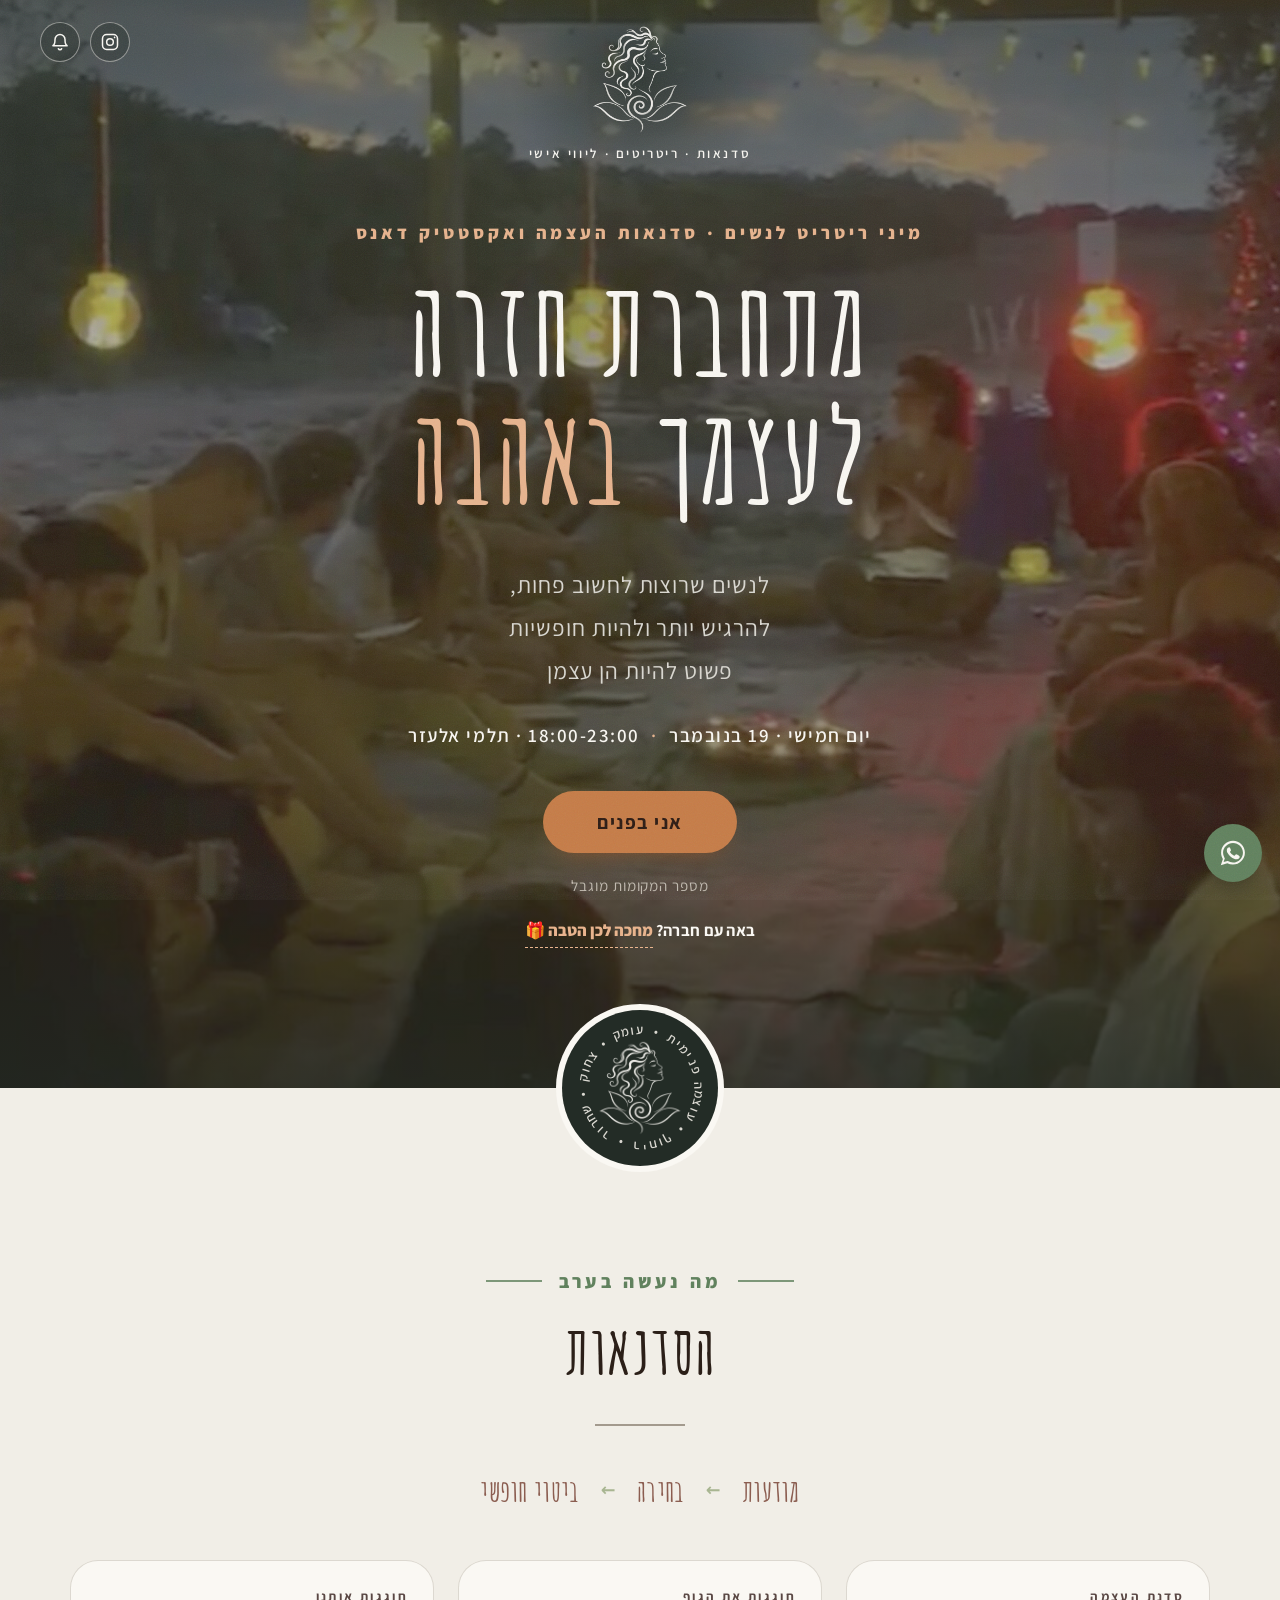
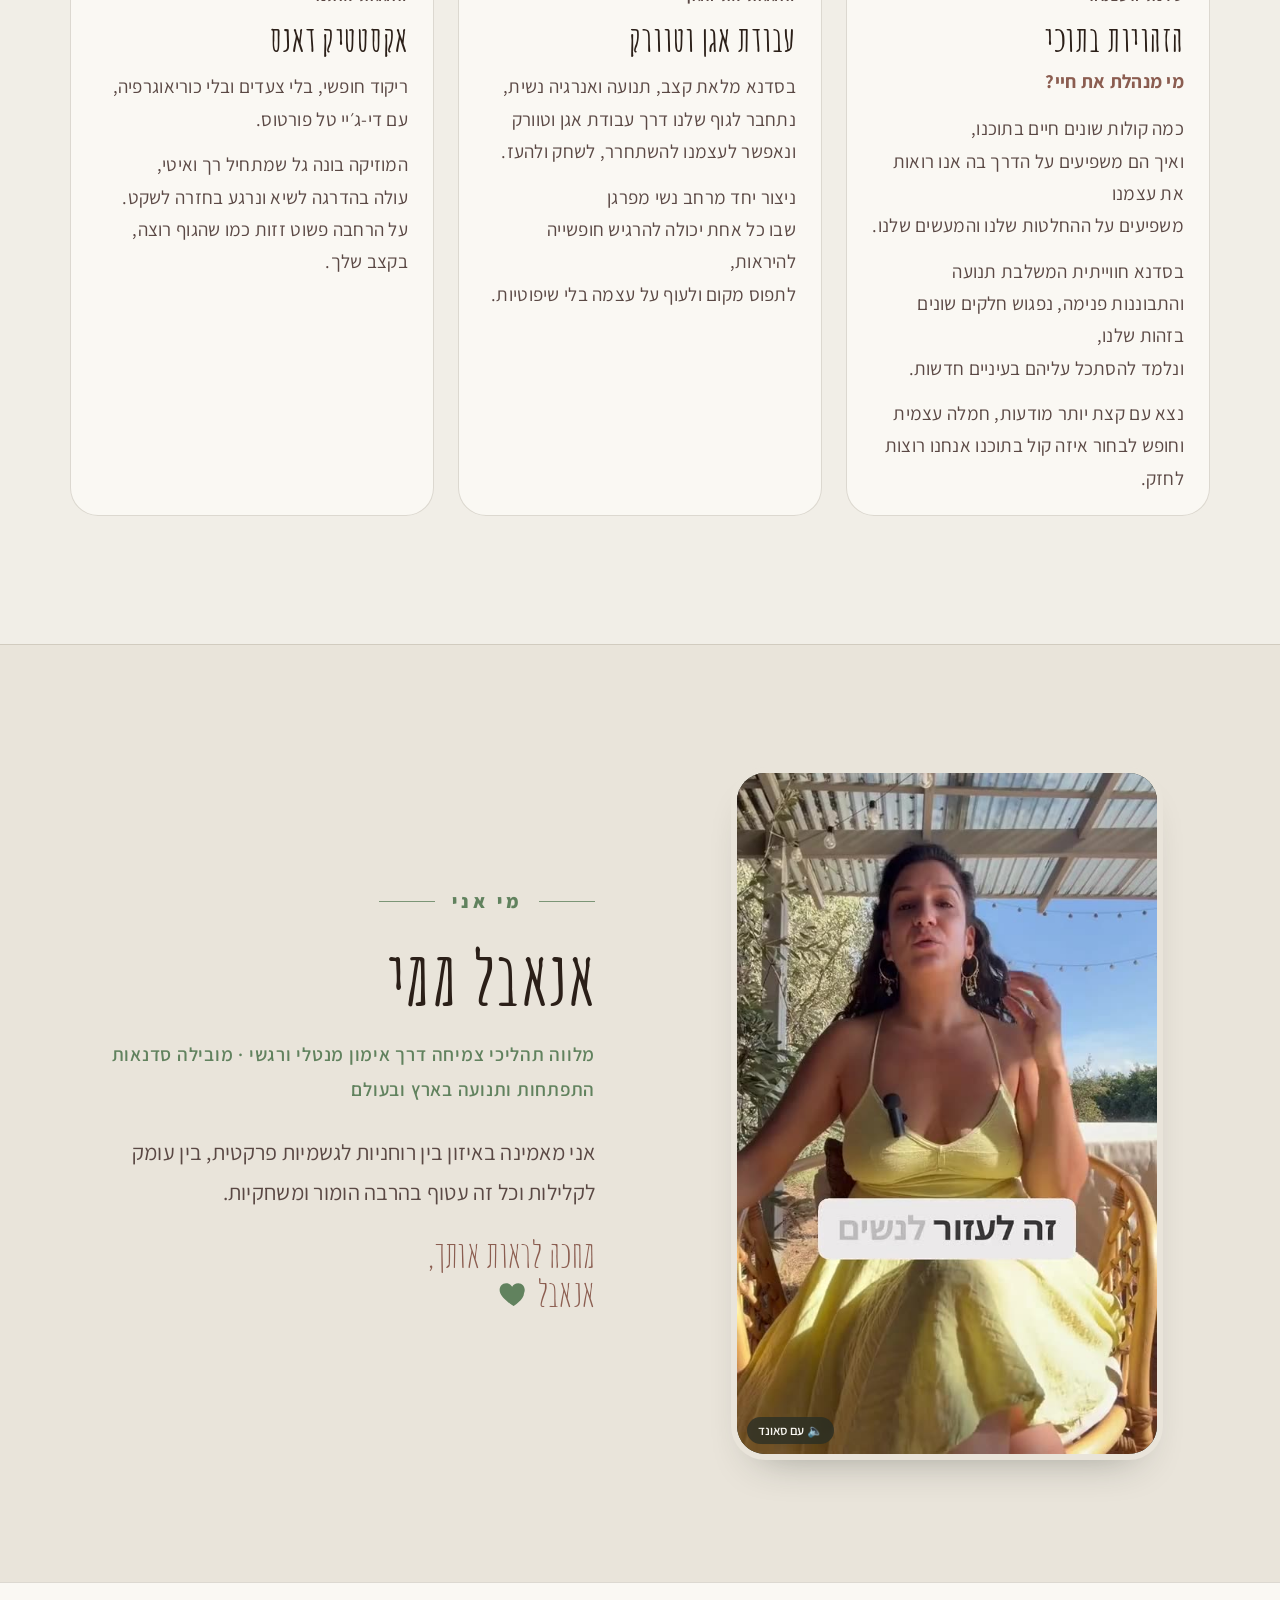
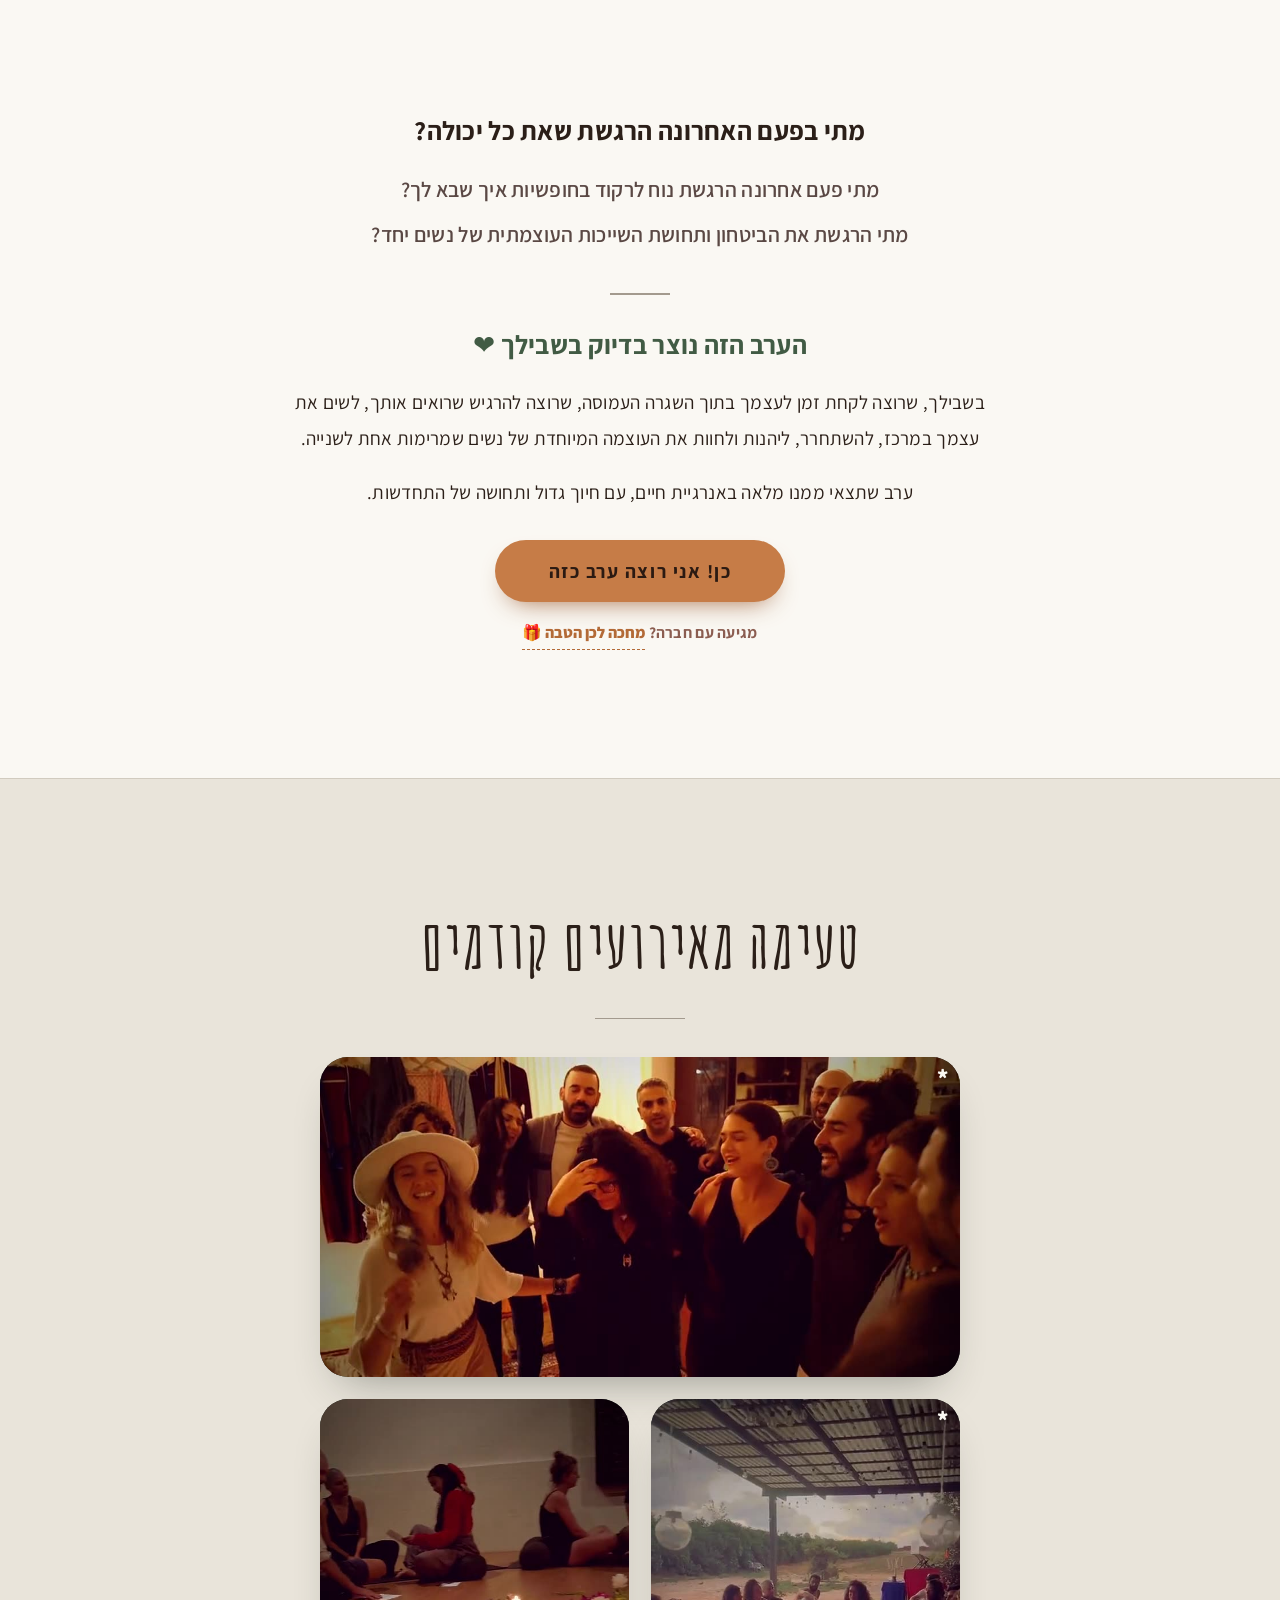
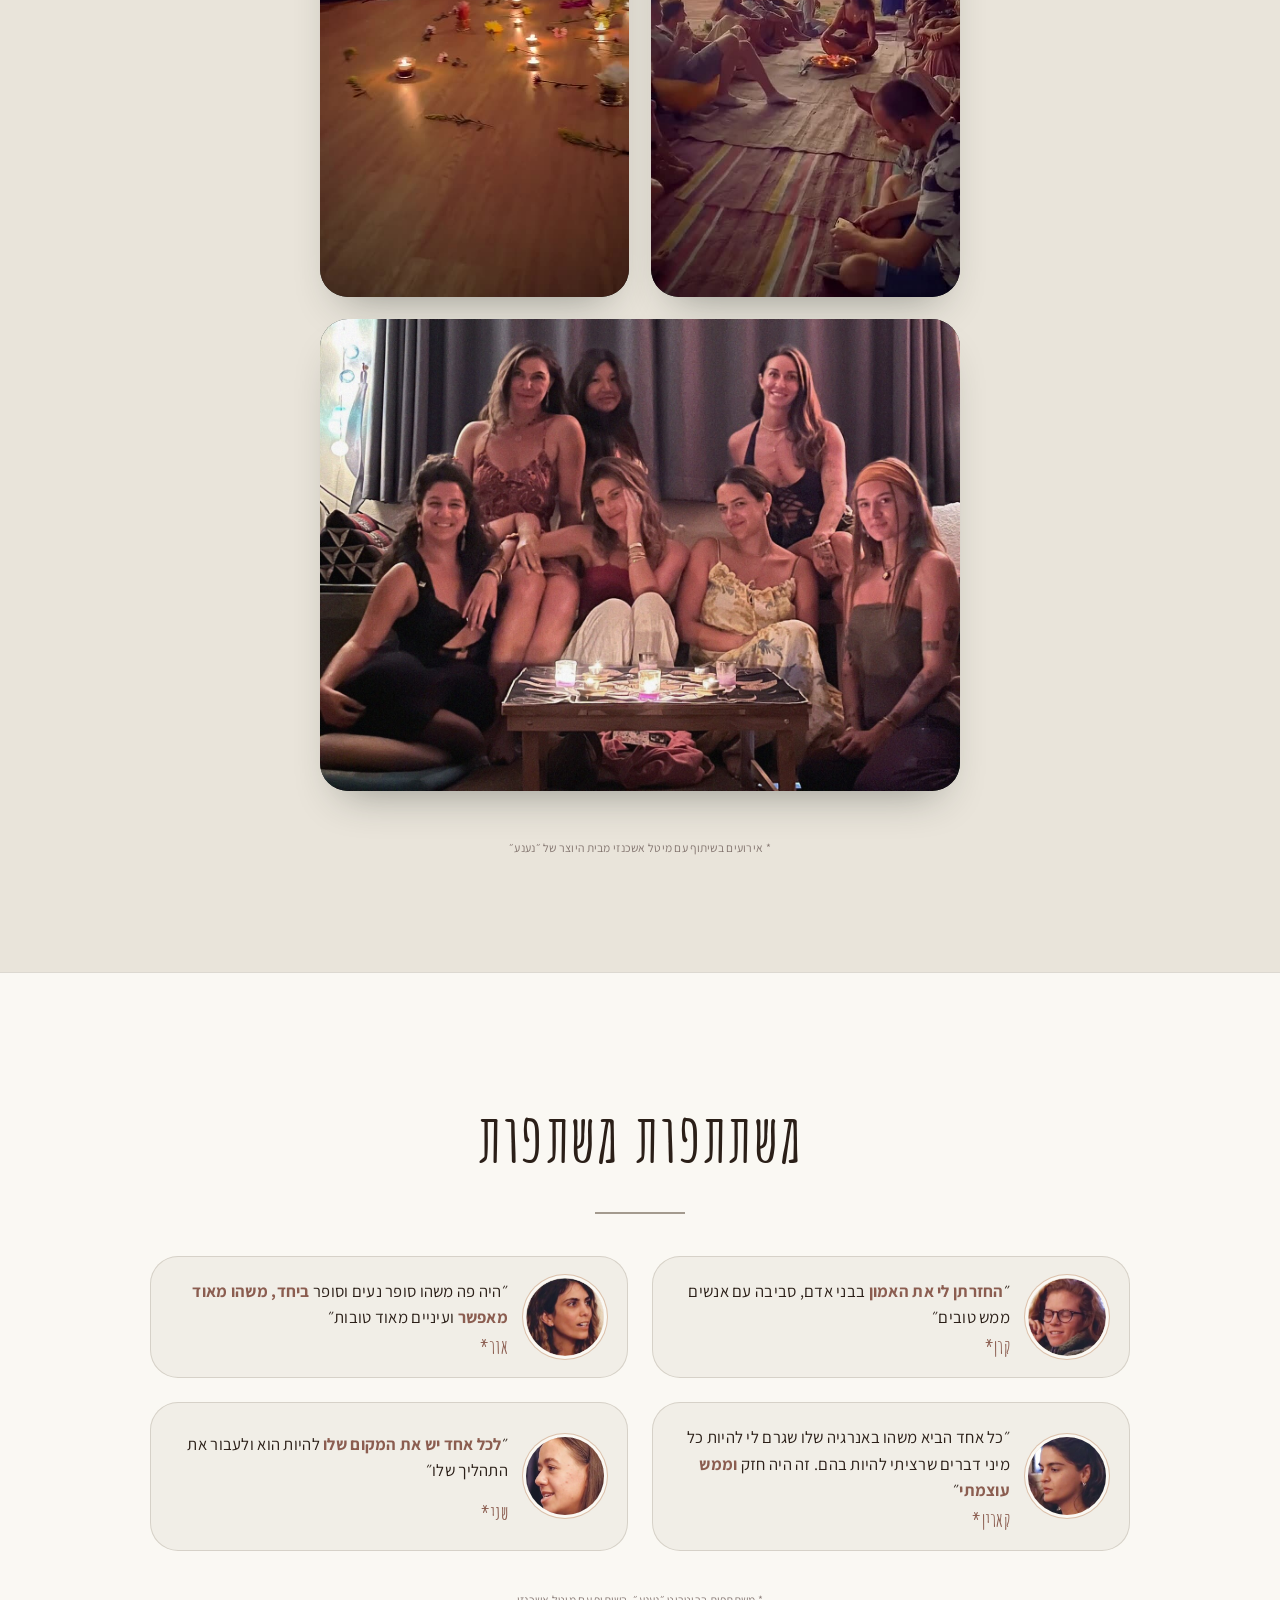
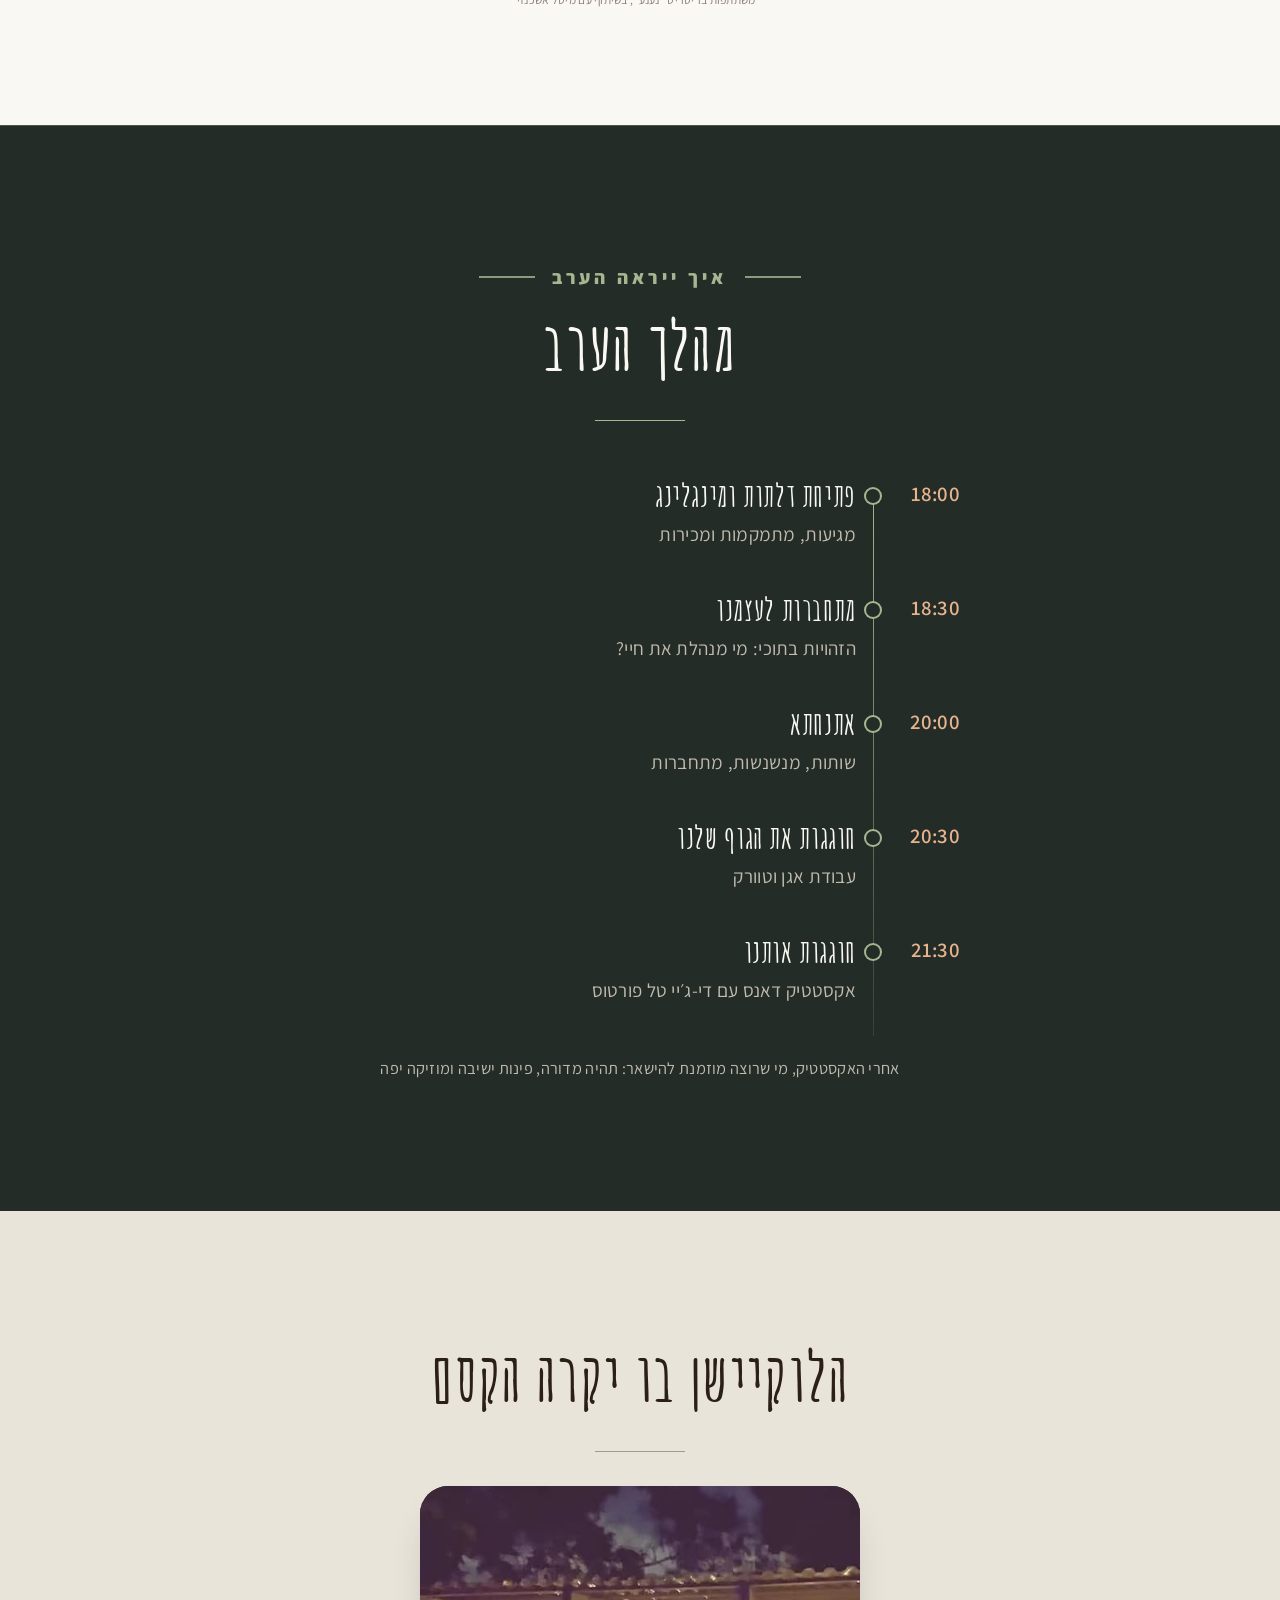
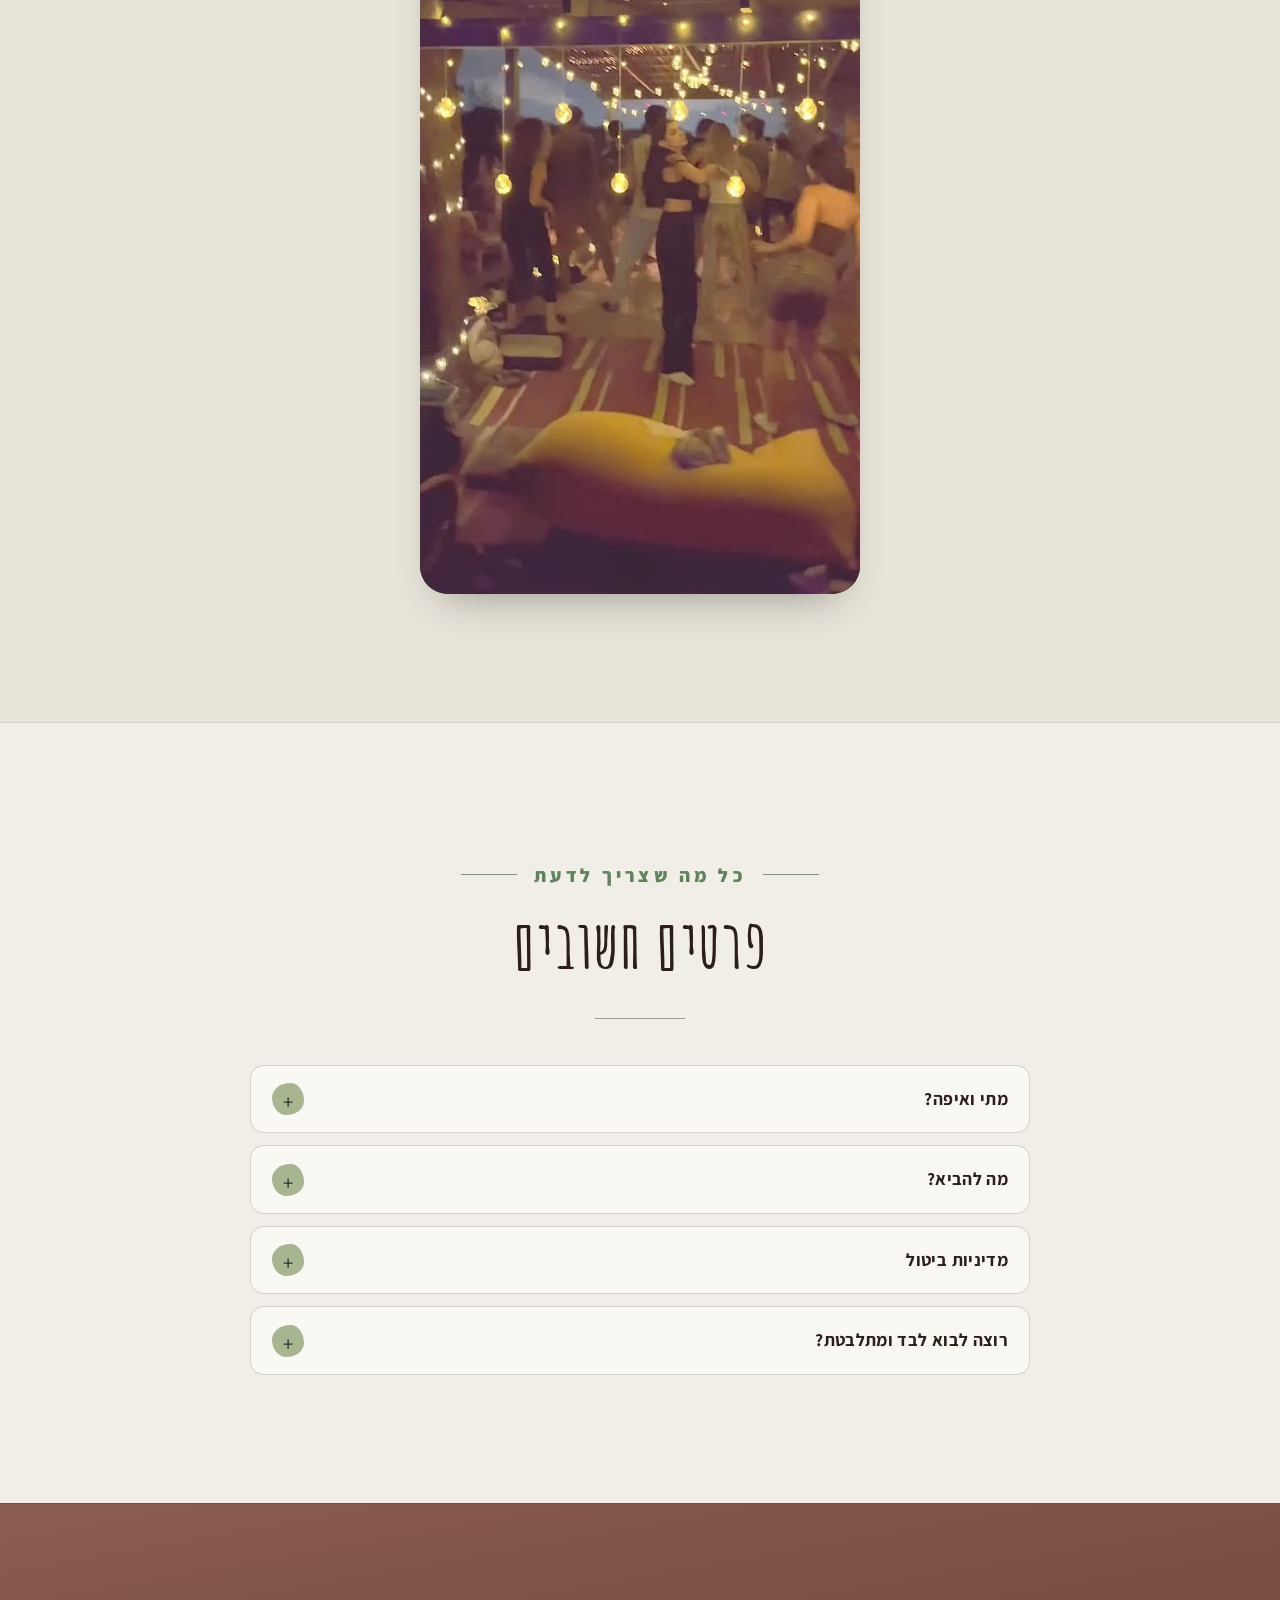
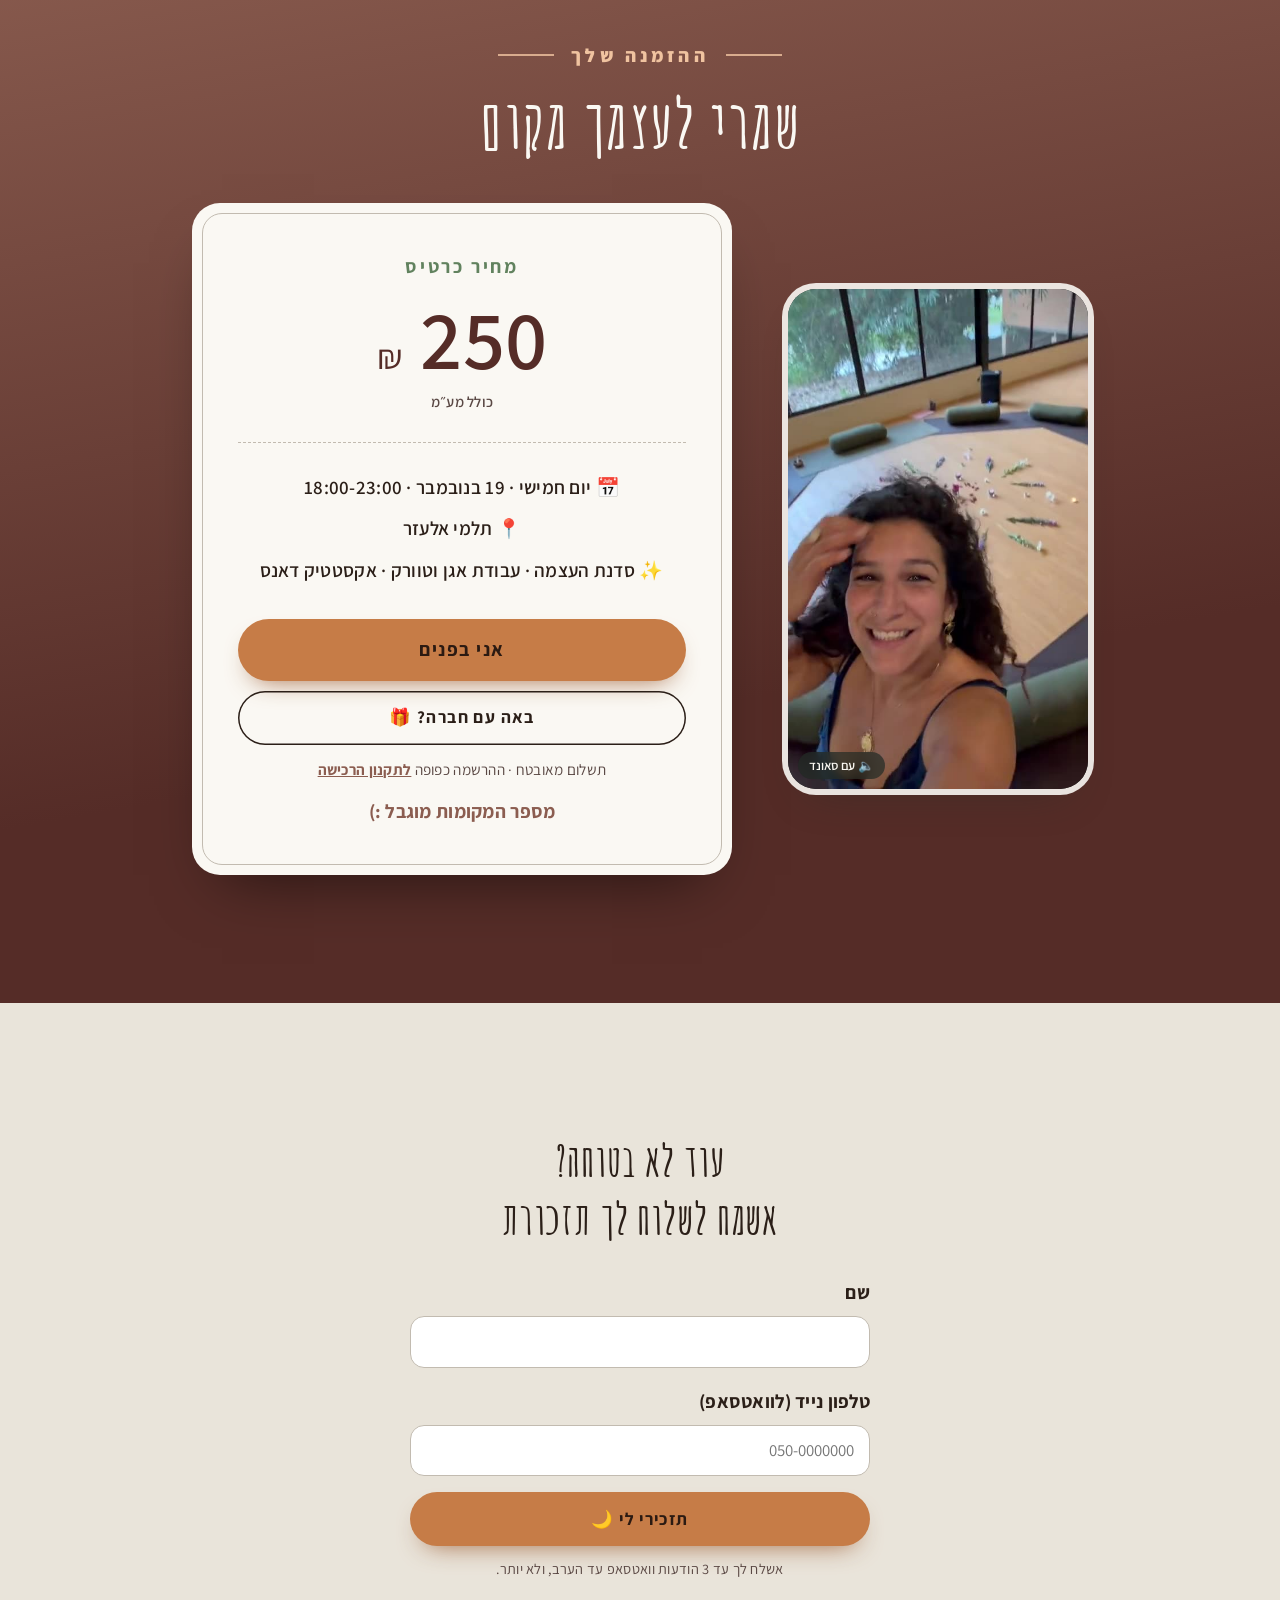
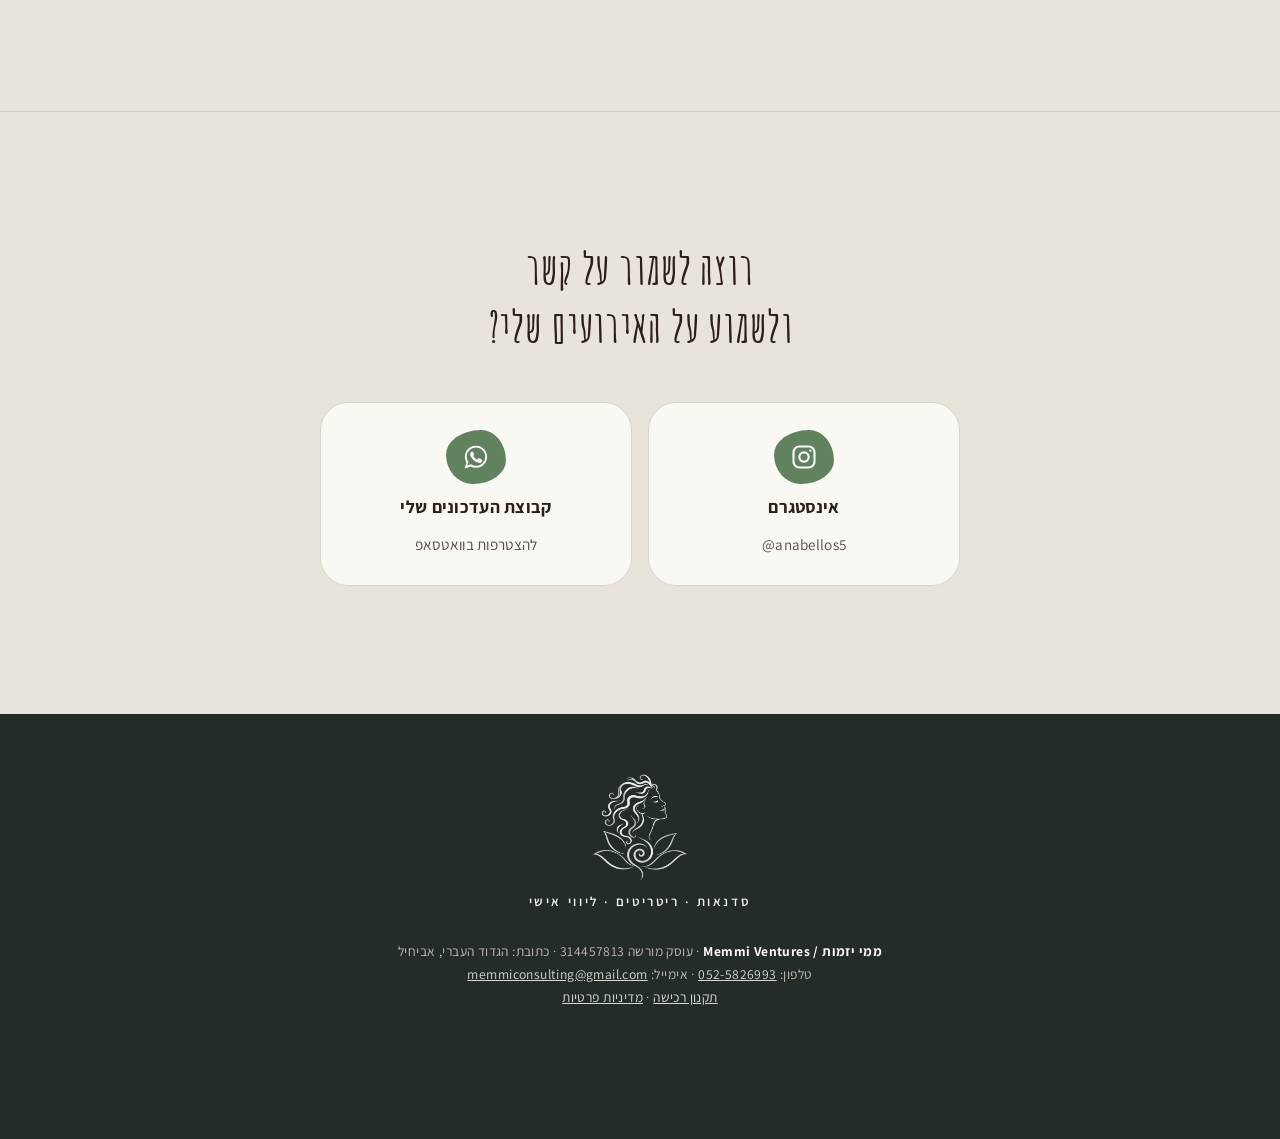
==== events/reconnect-nov-2026/index.html @ 87ec5238 "What to bring: something warm for the night; jacket emoji Co-Authored-By: Claude Opus 5.5 <noreply@a" ====
<!doctype html>
<html lang="he" dir="rtl">
<head>
  <meta charset="utf-8">
  <meta name="viewport" content="width=device-width, initial-scale=1, viewport-fit=cover">
  <title>מתחברת חזרה לעצמך באהבה · מיני ריטריט לנשים עם אנאבל ממי</title>
  <meta name="description" content="מיני ריטריט לנשים · סדנאות העצמה ואקסטטיק דאנס · יום חמישי 19.11 · תלמי אלעזר. עומק, צחוק, שחרור ותחושת עוצמה פנימית. ערב אחד שכולו בשבילך.">
  <meta name="theme-color" content="#2E4038">

  <!-- link preview (WhatsApp / Instagram / Facebook) -->
  <meta property="og:type" content="website">
  <meta property="og:locale" content="he_IL">
  <meta property="og:title" content="מתחברת חזרה לעצמך באהבה 🌿 מיני ריטריט לנשים · 19.11">
  <meta property="og:description" content="מיני ריטריט לנשים: סדנאות העצמה ואקסטטיק דאנס לנשים שרוצות להרגיש מועצמות, קלילות ומחוברות יותר. תלמי אלעזר · מספר מקומות מוגבל.">
  <meta property="og:image" content="https://annabellememmi.github.io/Annabelle-workshops-retreats-1-on-1/assets/img/og-reconnect-bright.jpg">
  <meta property="og:url" content="https://annabellememmi.github.io/Annabelle-workshops-retreats-1-on-1/events/reconnect-nov-2026/">
  <meta name="twitter:card" content="summary_large_image">

  <link rel="icon" href="data:image/svg+xml,<svg xmlns='http://www.w3.org/2000/svg' viewBox='0 0 100 100'><text y='.9em' font-size='90'>🌿</text></svg>">
  <link rel="preconnect" href="https://fonts.googleapis.com">
  <link rel="preconnect" href="https://fonts.gstatic.com" crossorigin>
  <link href="https://fonts.googleapis.com/css2?family=Amatic+SC:wght@400;700&family=Assistant:wght@400;600;700;800&display=swap" rel="stylesheet">
  <link rel="stylesheet" href="../../assets/css/style.css?v=20261115c">

  <script>
    /* ===== Event settings: edit here ===== */
    window.EVENT = {
      id: "reconnect-2026-11-12",
      // Ticket price (including VAT) and its payment links
      ticket: {
        price: 250,
        bit: "https://www.bitpay.co.il/app/share-info?i=iEYSJx40&j=true",
        paybox: "https://links.payboxapp.com/6dYD530vw7b"
      },
      // Bring-a-friend price (each pays this). Links still to be created for 220.
      friend: {
        price: 220,
        bit: "",     // TODO: Bit link for 220
        paybox: "https://links.payboxapp.com/Dokq3pctL7b"
      },
      // Optional price increase. Set to null for one fixed price, or e.g.
      // { from: "2026-11-05T00:00:00+02:00", price: 280, bit: "...", paybox: "..." }
      later: null,
      // Google Apps Script web-app URL that saves registrations to a Google Sheet (see apps-script/README.md)
      sheetEndpoint: "https://script.google.com/macros/s/AKfycbyaLSPYyPAS6K3epxwnex7vxv6HFdFabfDW6fXOlYTtv9wOuFW1PM8F-OgExNPnTjtp/exec",
      whatsappPhone: "972525826993",
      // Registration full: set to true when 20 have signed up. Every sign-up button then shows
      // "ההרשמה מלאה" and invites her to the WhatsApp group below instead of the form.
      full: false,
      fullGroup: ""   // TODO: link to the WhatsApp group for future events
    };
  </script>
</head>
<body>

  <header class="topbar">
    <a class="logo" href="../../">
      <span class="logo__mark"><img src="../../assets/img/logo-white.png" alt="הלוגו של אנאבל ממי" width="420" height="420"></span>
      <span class="logo__tagline">סדנאות · ריטריטים · ליווי אישי</span>
    </a>
    <nav class="topbar__social" aria-label="רשתות חברתיות">
      <a href="https://www.instagram.com/anabellos5" target="_blank" rel="noopener" aria-label="אינסטגרם" title="אינסטגרם"><svg viewBox="0 0 24 24" aria-hidden="true" fill="none" stroke="currentColor" stroke-width="1.8"><rect x="3" y="3" width="18" height="18" rx="5"/><circle cx="12" cy="12" r="4"/><circle cx="17.5" cy="6.5" r="1" fill="currentColor" stroke="none"/></svg></a>
      <a href="https://chat.whatsapp.com/Dou0kksJlg2AmYRe2pUojQ" target="_blank" rel="noopener" aria-label="קבוצת העדכונים בוואטסאפ" title="קבוצת העדכונים"><svg viewBox="0 0 24 24" aria-hidden="true" fill="none" stroke="currentColor" stroke-width="1.8" stroke-linecap="round" stroke-linejoin="round"><path d="M6 9a6 6 0 1 1 12 0c0 6 2.5 7.5 2.5 7.5h-17S6 15 6 9Z"/><path d="M10 20a2.2 2.2 0 0 0 4 0"/></svg></a>
    </nav>
  </header>

  <main>
    <!-- ================= HERO ================= -->
    <section class="hero" id="top">
      <img class="hero__bg" src="../../assets/img/workshop-circle-bright.jpg" alt="" fetchpriority="high">
      <div class="hero__content">
        <p class="kicker">מיני ריטריט לנשים · סדנאות העצמה ואקסטטיק דאנס</p>
        <h1>מתחברת חזרה<br>לעצמך <em>באהבה</em></h1>
        <p class="hero__tagline">לנשים שרוצות <span class="nw">לחשוב פחות,</span> <span class="nw">להרגיש יותר</span> <span class="nw">ולהיות חופשיות</span> <span class="nw">פשוט להיות הן עצמן</span></p>
        <p class="hero__meta"><span>יום חמישי · 19 בנובמבר</span><i>·</i><span><bdi>18:00-23:00</bdi> · תלמי אלעזר</span></p>
        <a class="btn btn--lg" href="#tickets" data-open-register>אני בפנים</a>
        <p class="hero__price">מספר המקומות מוגבל</p>
        <p class="hero__friend">באה עם חברה? <button class="friend-perk friend-perk--light" type="button" data-open-register data-with-friend>מחכה לכן הטבה 🎁</button></p>
      </div>
    </section>

    <!-- ================= WORKSHOPS ================= -->
    <section class="section section--paper has-badge" id="workshops">
      <div class="badge" aria-hidden="true">
        <span class="badge__ring" data-ring="עומק • צחוק • שחרור • ריחוף • עוצמה פנימית • "></span>
        <span class="badge__mark"><img src="../../assets/img/logo-white.png" alt="" width="420" height="420"></span>
      </div>
      <div class="wrap">
        <div class="center reveal">
          <p class="eyebrow">מה נעשה בערב</p>
          <h2 class="section-title section-title--rule">הסדנאות</h2>
          <p class="journey"><span>מודעות</span><i aria-hidden="true">←</i><span>בחירה</span><i aria-hidden="true">←</i><span>ביטוי חופשי</span></p>
        </div>
        <div class="workshops">
          <article class="workshop reveal">
            <p class="workshop__tag">סדנת העצמה</p>
            <h3>הזהויות בתוכי</h3>
            <p class="workshop__sub">מי מנהלת את חיי?</p>
            <p>כמה קולות שונים חיים בתוכנו,<br>
              ואיך הם משפיעים על הדרך בה אנו רואות את עצמנו<br>
              משפיעים על ההחלטות שלנו והמעשים שלנו.</p>
            <p>בסדנא חווייתית המשלבת תנועה<br>
              והתבוננות פנימה, נפגוש חלקים שונים בזהות שלנו,<br>
              ונלמד להסתכל עליהם בעיניים חדשות.</p>
            <p>נצא עם קצת יותר מודעות, חמלה עצמית<br>
              וחופש לבחור איזה קול בתוכנו אנחנו רוצות לחזק.</p>
          </article>
          <article class="workshop reveal">
            <p class="workshop__tag">חוגגות את הגוף</p>
            <h3>עבודת אגן וטוורק</h3>
            <p>בסדנא מלאת קצב, תנועה ואנרגיה נשית,<br>
              נתחבר לגוף שלנו דרך עבודת אגן וטוורק<br>
              ונאפשר לעצמנו להשתחרר, לשחק ולהעז.</p>
            <p>ניצור יחד מרחב נשי מפרגן<br>
              שבו כל אחת יכולה להרגיש חופשייה להיראות,<br>
              לתפוס מקום ולעוף על עצמה בלי שיפוטיות.</p>
          </article>
          <article class="workshop reveal">
            <p class="workshop__tag">חוגגות אותנו</p>
            <h3>אקסטטיק דאנס</h3>
            <p>ריקוד חופשי, בלי צעדים ובלי כוריאוגרפיה,<br>
              עם די-ג׳יי טל פורטוס.</p>
            <p>המוזיקה בונה גל שמתחיל רך ואיטי,<br>
              עולה בהדרגה לשיא ונרגע בחזרה לשקט.<br>
              על הרחבה פשוט זזות כמו שהגוף רוצה, בקצב שלך.</p>
          </article>
        </div>
      </div>
    </section>

    <!-- ================= ABOUT + VIBE ================= -->
    <section class="section section--sand" id="about">
      <div class="wrap vibe">
        <div class="video-card video-card--lg video-card--talk reveal">
          <video src="../../assets/video/annabelle-talk-v3.mp4" poster="../../assets/img/annabelle-talk-poster-v3.jpg" autoplay muted loop playsinline preload="auto" aria-label="אנאבל מספרת על הערב"></video>
          <button class="video-card__unmute" type="button" data-unmute>🔈 עם סאונד</button>
        </div>
        <div class="reveal about__text">
          <p class="eyebrow">מי אני</p>
          <h2 class="about__name">אנאבל ממי</h2>
          <p class="about__role">מלווה תהליכי צמיחה דרך אימון מנטלי ורגשי · מובילה סדנאות התפתחות ותנועה בארץ ובעולם</p>
          <p class="lead">אני מאמינה באיזון בין רוחניות לגשמיות פרקטית, בין עומק לקלילות וכל זה עטוף בהרבה הומור ומשחקיות.</p>
          <p class="signature">מחכה לראות אותך,<br>אנאבל <svg class="heart" viewBox="0 0 24 24" aria-label="לב"><path fill="currentColor" d="M12 21s-7.5-4.6-9.6-9.3C.9 8.3 2.9 4.5 6.6 4.5c2.1 0 3.5 1.1 4.4 2.5.9-1.4 2.3-2.5 4.4-2.5 3.7 0 5.7 3.8 4.2 7.2C19.5 16.4 12 21 12 21Z"/></svg></p>
        </div>
      </div>
    </section>

    <!-- ================= FOR WHO ================= -->
    <section class="section section--cream" id="story">
      <div class="wrap wrap--narrow center invite reveal">
        <p class="invite__big">מתי בפעם האחרונה הרגשת שאת כל יכולה?</p>
        <p class="invite__q">מתי פעם אחרונה הרגשת נוח לרקוד בחופשיות איך שבא לך?</p>
        <p class="invite__q">מתי הרגשת את הביטחון ותחושת השייכות העוצמתית של נשים יחד?</p>
        <p class="invite__big invite__for">הערב הזה נוצר בדיוק בשבילך ❤️</p>
        <p>בשבילך, שרוצה לקחת זמן לעצמך בתוך השגרה העמוסה, שרוצה להרגיש שרואים אותך, לשים את עצמך במרכז, להשתחרר, ליהנות ולחוות את העוצמה המיוחדת של נשים שמרימות אחת לשנייה.</p>
        <p>ערב שתצאי ממנו מלאה באנרגיית חיים, עם חיוך גדול ותחושה של התחדשות.</p>
        <a class="btn btn--lg" href="#tickets" data-open-register>כן! אני רוצה ערב כזה</a>
        <p class="friend-note">מגיעה עם חברה? <button class="friend-perk" type="button" data-friend-perk aria-expanded="false" aria-controls="friend-panel">מחכה לכן הטבה 🎁</button></p>
        <div class="friend-panel" id="friend-panel" hidden>
          <p><strong>כשבאות יחד, כל אחת משלמת 220 ₪<br>במקום 250 ₪.</strong></p>
          <p>כל אחת נרשמת ומשלמת בעצמה. אחרי שתסיימי, תקבלי הזמנה מוכנה לשלוח לחברה שלך, והיא תירשם בלחיצה עם אותה הטבה.</p>
          <button class="btn" type="button" data-open-register data-with-friend>להרשמה עם חברה</button>
        </div>
      </div>
    </section>

    <!-- ================= TASTE OF PAST EVENTS ================= -->
    <!-- To add media: copy a <figure class="taste__item"> (video or img) into .taste__grid -->
    <section class="section section--sand taste" id="taste">
      <div class="wrap center">
        <div class="reveal">
          <h2 class="section-title section-title--rule">טעימה מאירועים קודמים</h2>
        </div>
        <div class="taste__grid">
          <figure class="taste__item taste__item--landscape taste__item--top reveal has-star">
            <video src="../../assets/video/past-dance-circle-warm.mp4" poster="../../assets/img/past-dance-circle-warm-poster.jpg" autoplay muted loop playsinline preload="auto" aria-label="מעגל ריקוד ושירה באירוע קודם"></video>
            <span class="taste__star" aria-hidden="true">*</span>
          </figure>
          <figure class="taste__item reveal has-star">
            <video src="../../assets/video/past-field-warm.mp4" poster="../../assets/img/past-field-warm-poster.jpg" autoplay muted loop playsinline preload="auto" aria-label="סרטון קצר ממעגל נשים"></video>
            <span class="taste__star" aria-hidden="true">*</span>
          </figure>
          <figure class="taste__item reveal">
            <video src="../../assets/video/past-studio-warm.mp4" poster="../../assets/img/past-studio-warm-poster.jpg" autoplay muted loop playsinline preload="auto" aria-label="מעגל עם נרות ופרחים בסדנה קודמת"></video>
          </figure>
          <figure class="taste__item taste__item--wide taste__item--bottom reveal">
            <img src="../../assets/img/past-women-circle-natural.jpg" alt="נשים במעגל סביב שולחן נרות בסדנה קודמת" loading="lazy" width="1400" height="1032">
          </figure>
        </div>
        <p class="taste__note">* אירועים בשיתוף עם מיטל אשכנזי מבית היוצר של ״נענע״</p>
      </div>
    </section>

    <!-- ================= TESTIMONIALS ================= -->
    <section class="section section--cream" id="voices">
      <div class="wrap">
        <div class="center reveal">
          <h2 class="section-title section-title--rule">משתתפות משתפות</h2>
        </div>
        <div class="quotes">
          <figure class="quote reveal">
            <img src="../../assets/img/testimonials/keren.jpg" alt="קרן" width="240" height="240" loading="lazy">
            <blockquote>״<mark>החזרתן לי את האמון</mark> בבני אדם, סביבה עם אנשים ממש טובים״</blockquote>
            <figcaption>קרן*</figcaption>
          </figure>
          <figure class="quote reveal">
            <img src="../../assets/img/testimonials/or.jpg" alt="אור" width="240" height="240" loading="lazy">
            <blockquote>״היה פה משהו סופר נעים וסופר <mark>ביחד, משהו מאוד מאפשר</mark> ועיניים מאוד טובות״</blockquote>
            <figcaption>אור*</figcaption>
          </figure>
          <figure class="quote reveal">
            <img src="../../assets/img/testimonials/karin.jpg" alt="קארין" width="240" height="240" loading="lazy">
            <blockquote>״כל אחד הביא משהו באנרגיה שלו שגרם לי להיות כל מיני דברים שרציתי להיות בהם. זה היה חזק <mark>וממש עוצמתי</mark>״</blockquote>
            <figcaption>קארין*</figcaption>
          </figure>
          <figure class="quote reveal">
            <img src="../../assets/img/testimonials/shani.jpg" alt="שני" width="240" height="240" loading="lazy">
            <blockquote>״<mark>לכל אחד יש את המקום שלו</mark> להיות הוא ולעבור את התהליך שלו״</blockquote>
            <figcaption>שני*</figcaption>
          </figure>
        </div>
        <p class="taste__note">* משתתפות בריטריט ״נענע״, בשיתוף עם מיטל אשכנזי</p>
      </div>
    </section>

    <!-- ================= AGENDA ================= -->
    <section class="section section--night" id="agenda">
      <div class="wrap wrap--narrow">
        <div class="center reveal">
          <p class="eyebrow">איך ייראה הערב</p>
          <h2 class="section-title section-title--rule">מהלך הערב</h2>
        </div>
        <ol class="timeline">
          <li class="reveal"><time>18:00</time><div><h3>פתיחת דלתות ומינגלינג</h3><p>מגיעות, מתמקמות ומכירות</p></div></li>
          <li class="reveal"><time>18:30</time><div><h3>מתחברות לעצמנו</h3><p>הזהויות בתוכי: מי מנהלת את חיי?</p></div></li>
          <li class="reveal"><time>20:00</time><div><h3>אתנחתא</h3><p>שותות, מנשנשות, מתחברות</p></div></li>
          <li class="reveal"><time>20:30</time><div><h3>חוגגות את הגוף שלנו</h3><p>עבודת אגן וטוורק</p></div></li>
          <li class="reveal is-highlight"><time>21:30</time><div><h3>חוגגות אותנו</h3><p>אקסטטיק דאנס עם די-ג׳יי טל פורטוס</p></div></li>
        </ol>
        <p class="timeline__after reveal">אחרי האקסטטיק, מי שרוצה מוזמנת להישאר: תהיה מדורה, פינות ישיבה ומוזיקה יפה</p>
      </div>
    </section>

    <!-- ================= OPENING VIDEO ================= -->
    <section class="section section--sand venue" id="venue">
      <div class="wrap center">
        <div class="reveal">
          <h2 class="section-title section-title--rule">הלוקיישן בו יקרה הקסם</h2>
        </div>
        <div class="venue__frame reveal" style="margin-top:1.6em">
          <video src="../../assets/video/ecstatic-night-warm.mp4" poster="../../assets/img/ecstatic-night-warm-poster.jpg" autoplay muted loop playsinline preload="auto" aria-label="נשים רוקדות אקסטטיק דאנס בערב תחת אורות"></video>
        </div>
      </div>
    </section>

    <!-- ================= PRACTICAL ================= -->
    <section class="section section--paper" id="faq">
      <div class="wrap wrap--narrow">
        <div class="center reveal">
          <p class="eyebrow">כל מה שצריך לדעת</p>
          <h2 class="section-title section-title--rule">פרטים חשובים</h2>
        </div>
        <div class="faq reveal">
          <details>
            <summary>מתי ואיפה?</summary>
            <div class="faq__body">
              <p class="faq-lines">יום חמישי, 19 בנובמבר, <bdi>18:00-23:00</bdi><br>
              תלמי אלעזר<br>
              המיקום המדויק והוראות הגעה<br>
              יישלחו לנרשמות בסמוך לאירוע 📍</p>
            </div>
          </details>
          <details>
            <summary>מה להביא?</summary>
            <div class="faq__body">
              <p class="faq-lines">בגדים נוחים ומשוחררים לטוורק ולאקסטטיק דאנס</p>
              <p class="faq-lines">ז׳קט/ שאל/ משהו חם ללילה</p>
              <p class="faq-lines">יחכה לנו שולחן שפע עם כל טוב</p>
            </div>
          </details>
          <details>
            <summary>מדיניות ביטול</summary>
            <div class="faq__body"><p class="faq-lines">ביטול השתתפות עד שבוע לפני האירוע<br>
              (עד 12 בנובמבר) יזכה בהחזר כספי מלא.<br>
              החל מתאריך 12 בנובמבר ואילך,<br>
              לא יתאפשר החזר כספי.</p></div>
          </details>
          <details>
            <summary>רוצה לבוא לבד ומתלבטת?</summary>
            <div class="faq__body"><p><strong>הערב מתאים מאוד גם לנשים שבאות לבד.</strong> זה בדיוק המקום להכיר נשים חדשות ומדהימות. <a href="https://wa.me/972525826993" target="_blank" rel="noopener">דברי איתי</a> ונעשה היכרות עוד לפני 💛</p>
              <p><strong>ואם יש לך חברה שתשמח להצטרף,</strong> כשבאות יחד כל אחת משלמת 220 ₪ במקום 250 ₪.</p></div>
          </details>
        </div>
      </div>
    </section>

    <!-- ================= TICKETS ================= -->
    <section class="section section--earth" id="tickets">
      <div class="wrap center">
        <div class="reveal">
          <p class="eyebrow">ההזמנה שלך</p>
          <h2 class="section-title">שמרי לעצמך מקום</h2>
        </div>
        <div class="tickets__row">
          <div class="video-card video-card--lg video-card--tickets reveal">
            <video data-vibe-video src="../../assets/video/annabelle-vibe.mp4" poster="../../assets/img/annabelle-vibe-poster.jpg" autoplay muted loop playsinline preload="auto" aria-label="סרטון קצר של אנאבל"></video>
            <button class="video-card__unmute" type="button" data-unmute>🔈 עם סאונד</button>
          </div>
        <div class="ticket reveal">
          <p class="ticket__label" data-price-label>מחיר כרטיס</p>
          <span class="ticket__old" data-price-old></span>
          <p class="ticket__price"><span data-price>250</span> <small>₪</small></p>
          <p class="ticket__vat">כולל מע״מ</p>
          <hr class="ticket__divider">
          <ul class="ticket__facts">
            <li>📅 יום חמישי · 19 בנובמבר · <bdi>18:00-23:00</bdi></li>
            <li>📍 תלמי אלעזר</li>
            <li>✨ סדנת העצמה · עבודת אגן וטוורק · אקסטטיק דאנס</li>
          </ul>
          <button class="btn btn--lg btn--block" type="button" data-open-register>אני בפנים</button>
          <button class="btn btn--ghost btn--block ticket__friend" type="button" data-open-register data-with-friend>באה עם חברה? 🎁</button>
          <p class="ticket__note">תשלום מאובטח · ההרשמה כפופה <a href="../../terms.html" target="_blank" rel="noopener">לתקנון הרכישה</a></p>
          <span class="seats">מספר המקומות מוגבל :)</span>
        </div>
        </div>
      </div>
    </section>

    <!-- ================= CONTACT ================= -->
    <section class="section section--sand" id="remind">
      <div class="wrap center">
        <div class="remind reveal">
          <p class="talk-to-me">עוד לא בטוחה?<br>אשמח לשלוח לך תזכורת</p>
          <form class="remind__form" data-remind-form="page" novalidate>
            <div class="field">
              <label for="rm-name">שם</label>
              <input id="rm-name" name="name" type="text" autocomplete="name" required>
              <div class="field__error"></div>
            </div>
            <div class="field">
              <label for="rm-phone">טלפון נייד (לוואטסאפ)</label>
              <input id="rm-phone" name="phone" type="tel" inputmode="tel" autocomplete="tel" placeholder="050-0000000" required>
              <div class="field__error"></div>
            </div>
            <button class="btn btn--block" type="submit">תזכירי לי 🌙</button>
            <p class="remind__fine">אשלח לך עד 3 הודעות וואטסאפ עד הערב, ולא יותר.</p>
          </form>
          <div class="remind__done" hidden><p class="talk-to-me">תודה! 💛</p><p>אשלח לך תזכורת עדינה בוואטסאפ לפני הערב.</p></div>
        </div>
      </div>
    </section>

    <section class="section section--sand" id="contact">
      <div class="wrap center">
        <div class="reveal">
          <p class="talk-to-me">רוצה לשמור על קשר<br>ולשמוע על האירועים שלי?</p>
        </div>
        <div class="contact-cards">
          <a class="contact-card reveal" href="https://www.instagram.com/anabellos5" target="_blank" rel="noopener">
            <span class="contact-card__icon" aria-hidden="true"><svg viewBox="0 0 24 24" fill="none" stroke="currentColor" stroke-width="1.8"><rect x="3" y="3" width="18" height="18" rx="5"/><circle cx="12" cy="12" r="4"/><circle cx="17.5" cy="6.5" r="1" fill="currentColor" stroke="none"/></svg></span>
            <strong>אינסטגרם</strong>
            <span>@anabellos5</span>
          </a>
          <a class="contact-card reveal" href="https://chat.whatsapp.com/Dou0kksJlg2AmYRe2pUojQ" target="_blank" rel="noopener">
            <span class="contact-card__icon" aria-hidden="true"><svg viewBox="0 0 32 32" aria-hidden="true"><path fill="currentColor" d="M16 3C9 3 3.3 8.6 3.3 15.6c0 2.4.7 4.7 1.9 6.7L3 29l6.9-2.2a12.7 12.7 0 0 0 6.1 1.5c7 0 12.7-5.6 12.7-12.6S23 3 16 3Zm0 23.1c-2 0-3.9-.5-5.5-1.5l-.4-.2-4.1 1.3 1.3-4-.3-.4a10.4 10.4 0 0 1-1.6-5.6C5.4 9.9 10.2 5.2 16 5.2s10.6 4.7 10.6 10.4S21.8 26.1 16 26.1Zm5.8-7.8c-.3-.2-1.9-.9-2.2-1-.3-.1-.5-.2-.7.2l-1 1.2c-.2.2-.4.2-.7.1a8.6 8.6 0 0 1-4.3-3.7c-.3-.6.3-.5.9-1.7.1-.2 0-.4 0-.5l-1-2.4c-.3-.6-.5-.5-.7-.5h-.6c-.2 0-.6.1-.9.4-.3.3-1.2 1.1-1.2 2.8s1.2 3.2 1.4 3.5c.2.2 2.4 3.7 5.8 5.1 2.2.9 3 1 4.1.8.7-.1 1.9-.8 2.2-1.5.3-.8.3-1.4.2-1.5-.1-.2-.3-.3-.6-.4Z"/></svg></span>
            <strong>קבוצת העדכונים שלי</strong>
            <span>להצטרפות בוואטסאפ</span>
          </a>
        </div>
      </div>
    </section>
  </main>

  <footer class="footer">
    <a class="logo" href="../../"><span class="logo__mark"><img src="../../assets/img/logo-white.png" alt="הלוגו של אנאבל ממי" width="420" height="420"></span><span class="logo__tagline">סדנאות · ריטריטים · ליווי אישי</span></a>
    <div class="footer__biz">
      <p><strong>ממי יזמות / Memmi Ventures</strong> · עוסק מורשה 314457813 · כתובת: הגדוד העברי, אביחיל</p>
      <p>טלפון: <a href="tel:+972525826993">052-5826993</a> · אימייל: <a href="mailto:memmiconsulting@gmail.com">memmiconsulting@gmail.com</a></p>
      <p><a href="../../terms.html">תקנון רכישה</a> · <a href="../../privacy.html">מדיניות פרטיות</a></p>
    </div>
  </footer>

  <!-- floating CTA (bottom-left) -->
  <button class="float-cta" type="button" data-open-register>אני בפנים</button>

  <!-- floating WhatsApp -->
  <a class="wa-float" href="https://wa.me/972525826993?text=%D7%94%D7%99%D7%99%20%D7%90%D7%A0%D7%90%D7%91%D7%9C%2C%20%D7%90%D7%A0%D7%99%20%D7%A8%D7%95%D7%A6%D7%94%20%D7%9C%D7%A9%D7%9E%D7%95%D7%A2%20%D7%A2%D7%95%D7%93%20%D7%A2%D7%9C%20%D7%A2%D7%A8%D7%91%20%D7%94%D7%A0%D7%A9%D7%99%D7%9D%20%D7%94%D7%A7%D7%A8%D7%95%D7%91" target="_blank" rel="noopener" aria-label="שלחי לי הודעה בוואטסאפ">
    <svg viewBox="0 0 32 32" aria-hidden="true"><path fill="currentColor" d="M16 3C9 3 3.3 8.6 3.3 15.6c0 2.4.7 4.7 1.9 6.7L3 29l6.9-2.2a12.7 12.7 0 0 0 6.1 1.5c7 0 12.7-5.6 12.7-12.6S23 3 16 3Zm0 23.1c-2 0-3.9-.5-5.5-1.5l-.4-.2-4.1 1.3 1.3-4-.3-.4a10.4 10.4 0 0 1-1.6-5.6C5.4 9.9 10.2 5.2 16 5.2s10.6 4.7 10.6 10.4S21.8 26.1 16 26.1Zm5.8-7.8c-.3-.2-1.9-.9-2.2-1-.3-.1-.5-.2-.7.2l-1 1.2c-.2.2-.4.2-.7.1a8.6 8.6 0 0 1-4.3-3.7c-.3-.6.3-.5.9-1.7.1-.2 0-.4 0-.5l-1-2.4c-.3-.6-.5-.5-.7-.5h-.6c-.2 0-.6.1-.9.4-.3.3-1.2 1.1-1.2 2.8s1.2 3.2 1.4 3.5c.2.2 2.4 3.7 5.8 5.1 2.2.9 3 1 4.1.8.7-.1 1.9-.8 2.2-1.5.3-.8.3-1.4.2-1.5-.1-.2-.3-.3-.6-.4Z"/></svg>
  </a>

  <!-- ================= REGISTRATION ================= -->
  <dialog class="reg reg--exit" id="exit-remind" aria-labelledby="exit-title">
    <div class="reg__head">
      <button class="reg__close" type="button" aria-label="סגירה">×</button>
      <h2 id="exit-title">רגע לפני שאת הולכת… 🌙</h2>
      <p>יום חמישי 19.11 · תלמי אלעזר</p>
    </div>
    <div class="reg__body">
      <div class="remind">
        <p class="remind__lead">עוד לא בטוחה? השאירי שם וטלפון, ואשלח לך תזכורת עדינה לפני הערב.</p>
        <form class="remind__form" data-remind-form="exit" novalidate>
          <div class="field">
              <label for="ex-name">שם</label>
              <input id="ex-name" name="name" type="text" autocomplete="name" required>
              <div class="field__error"></div>
            </div>
            <div class="field">
              <label for="ex-phone">טלפון נייד (לוואטסאפ)</label>
              <input id="ex-phone" name="phone" type="tel" inputmode="tel" autocomplete="tel" placeholder="050-0000000" required>
              <div class="field__error"></div>
            </div>
            <button class="btn btn--block" type="submit">תזכירי לי 🌙</button>
            <p class="remind__fine">אשלח לך עד 3 הודעות וואטסאפ עד הערב, ולא יותר.</p>
        </form>
        <div class="remind__done" hidden><p class="talk-to-me">תודה! 💛</p><p>אשלח לך תזכורת בוואטסאפ לפני הערב.</p></div>
        <p class="remind__alt"><a href="#tickets" data-open-register>בעצם, אני רוצה להירשם עכשיו</a></p>
      </div>
    </div>
  </dialog>

  <dialog class="reg reg--full" id="full" aria-labelledby="full-title">
    <div class="reg__head">
      <button class="reg__close" type="button" aria-label="סגירה">×</button>
      <h2 id="full-title">ההרשמה מלאה 💛</h2>
      <p>יום חמישי 19.11 · תלמי אלעזר</p>
    </div>
    <div class="reg__body">
      <p>כל המקומות לערב הזה כבר נתפסו, ואני מאוד שמחה שרצית להצטרף.</p>
      <p>בקבוצת הוואטסאפ שלי אני מפרסמת ראשונה את האירועים הבאים, כך שתוכלי לשמור לך מקום בזמן.</p>
      <a class="btn btn--lg btn--block" data-full-group href="#" target="_blank" rel="noopener">להצטרפות לקבוצה</a>
    </div>
  </dialog>

  <dialog class="reg" id="register" aria-labelledby="reg-title">
    <div class="reg__head">
      <button class="reg__close" type="button" aria-label="סגירה">×</button>
      <h2 id="reg-title">מתחברת חזרה לעצמך באהבה</h2>
      <p>יום חמישי 19.11 · תלמי אלעזר</p>
      <div class="steps" aria-hidden="true"><i></i><i></i><i></i></div>
    </div>
    <div class="reg__body">

      <!-- step 1: details -->
      <div class="reg__step">
        <form id="reg-form" novalidate>
          <div class="field">
            <label for="f-name">שם מלא <span class="req">*</span></label>
            <input id="f-name" name="name" type="text" autocomplete="name" required>
            <div class="field__error"></div>
          </div>
          <div class="field">
            <label for="f-phone">טלפון נייד <span class="req">*</span></label>
            <input id="f-phone" name="phone" type="tel" inputmode="tel" autocomplete="tel" placeholder="050-0000000" required>
            <div class="field__error"></div>
          </div>
          <div class="field">
            <label for="f-email">אימייל (לשליחת הקבלה) <span class="req">*</span></label>
            <input id="f-email" name="email" type="email" inputmode="email" autocomplete="email" placeholder="name@gmail.com" required>
            <div class="field__error"></div>
          </div>
          <div class="field">
            <label for="f-from">מאיפה את מגיעה בארץ? <span class="req">*</span></label>
            <input id="f-from" name="from" type="text" autocomplete="address-level2" required>
            <div class="field__error"></div>
          </div>
          <div class="field">
            <label for="f-exp">מה היית רוצה להעז לעשות יותר בחיים שלך? <span class="req">*</span></label>
            <textarea id="f-exp" name="expectation" required></textarea>
            <div class="field__error"></div>
          </div>
          <div class="field field--check field--friend">
            <label><input type="checkbox" name="withfriend" data-friend-toggle><span><strong>🎁 מגיעה עם חברה?</strong><br>כשבאות יחד כל אחת משלמת 220 ₪ במקום 250 ₪</span></label>
            <div class="field__error"></div>
          </div>
          <div class="field" data-friend-field hidden>
            <label for="f-friend">שם החברה <span class="req">*</span></label>
            <input id="f-friend" name="friend" type="text" autocomplete="off" placeholder="היא נרשמת בנפרד, עם השם שלה">
            <div class="field__error"></div>
          </div>
          <div class="field field--check">
            <label><input type="checkbox" name="terms" required><span>קראתי ואני מסכימה <a href="../../terms.html" target="_blank" rel="noopener">לתקנון הרכישה</a> ו<a href="../../privacy.html" target="_blank" rel="noopener">למדיניות הפרטיות</a> <span class="req">*</span></span></label>
            <div class="field__error"></div>
          </div>
          <button class="btn btn--lg btn--block" type="submit">המשך לתשלום ←</button>
        </form>
      </div>

      <!-- step 2: payment -->
      <div class="reg__step" hidden>
        <h3>כמעט שם, <span data-reg-name></span> 💛</h3>
        <div class="pay-backup" data-backup hidden>
          <p>משהו בשמירת הפרטים לא הצליח. כדי שאשמור לך מקום, שלחי לי אותם בלחיצה:</p>
          <a class="btn btn--block" href="#" target="_blank" rel="noopener">שליחת הפרטים בוואטסאפ</a>
        </div>
        <div class="pay-summary"><span><span data-price-label>מחיר כרטיס</span></span><strong><span data-price>250</span> ₪</strong></div>
        <p data-pay-choose>בחרי איך נוח לך לשלם:</p>
        <div class="pay-options">
          <a class="pay-btn" data-pay="bit" href="#" target="_blank" rel="noopener">ביט<small>Bit</small></a>
          <a class="pay-btn" data-pay="paybox" href="#" target="_blank" rel="noopener">פייבוקס<small>PayBox</small></a>
        </div>
        <p class="pay-tip">💡 כתבי את השם שלך בהערה לתשלום, כדי שאוכל לשייך אותו אלייך.</p>
        <div class="pay-done" hidden>
          <button class="btn btn--lg btn--block" type="button" data-paid>שילמתי ✓</button>
        </div>
        <p class="center" style="margin-top:14px"><button class="link-btn" type="button" data-back>→ לתקן פרטים</button></p>
      </div>

      <!-- step 3: thank you -->
      <div class="reg__step done" hidden>
        <div class="done__emoji">🌿</div>
        <h3>איזה כיף, <span data-reg-name></span>!</h3>
        <p>ברגע שאראה את התשלום תקבלי ממני הודעת וואטסאפ עם אישור וכל פרטי הערב.<br>מחכה לך <svg class="heart" viewBox="0 0 24 24" aria-label="לב"><path fill="currentColor" d="M12 21s-7.5-4.6-9.6-9.3C.9 8.3 2.9 4.5 6.6 4.5c2.1 0 3.5 1.1 4.4 2.5.9-1.4 2.3-2.5 4.4-2.5 3.7 0 5.7 3.8 4.2 7.2C19.5 16.4 12 21 12 21Z"/></svg></p>
        <div class="friend-invite" data-friend-invite hidden>
          <p><strong>עכשיו תורה של <span data-friend-name></span> 💛</strong><br>שלחי לה הזמנה מוכנה, והיא תירשם עם אותה הטבה.</p>
          <button class="btn btn--block" type="button" data-send-invite>שליחת ההזמנה לחברה</button>
        </div>
        <div class="done__links">
          <a class="btn btn--block" href="https://docs.google.com/forms/u/1/d/e/1FAIpQLSd8lgVty1KuWljnaJg-dvXGUKiHKcRXobr_hWmcfZoYoVJK_Q/viewform?usp=send_form" target="_blank" rel="noopener">למילוי הצהרת בריאות</a>
          <a class="btn btn--ghost btn--block" href="https://calendar.google.com/calendar/render?action=TEMPLATE&text=%D7%9E%D7%AA%D7%97%D7%91%D7%A8%D7%AA%20%D7%97%D7%96%D7%A8%D7%94%20%D7%9C%D7%A2%D7%A6%D7%9E%D7%9A%20%D7%91%D7%90%D7%94%D7%91%D7%94&dates=20261119T160000Z/20261119T210000Z&location=%D7%AA%D7%9C%D7%9E%D7%99%20%D7%90%D7%9C%D7%A2%D7%96%D7%A8" target="_blank" rel="noopener">הוספה ליומן 📅</a>
          <a class="btn btn--block" href="https://chat.whatsapp.com/Dou0kksJlg2AmYRe2pUojQ" target="_blank" rel="noopener">להצטרפות לקבוצת העדכונים 💬</a>
          <p class="done__note">חשוב להצטרף! ביום האירוע אשלח בקבוצה את המיקום המדויק ופרטים חשובים</p>
        </div>
      </div>
    </div>
  </dialog>

  <script src="../../assets/js/spiral.js?v=20261029c"></script>
  <script src="../../assets/js/event.js?v=20261115b"></script>
  <script src="../../assets/js/stats.js?v=20261115c"></script>
  <script src="../../assets/js/remind.js?v=20261115b"></script>
</body>
</html>
---- assets/css/style.css ----
/* ==========================================================
   Annabelle Memmi — events
   Shared styles for every event landing page.
   Palette: earthy browns + forest greens, antique-orange CTAs.
   Look: deep forest darks, paper-textured lights, organic
   quiet hairline dividers, blob shapes, the woman-and-lotus logo in a light tint.
   Uses logical properties (inline-start/end) so an English
   (LTR) version can reuse the same file.
   ========================================================== */

:root {
  /* greens */
  --mist: #DAD8D1;
  --sage: #A8B591;
  --moss: #61825E;
  --forest: #415B44;
  --pine: #3A4F44;
  --night: #232C26;
  /* browns */
  --stone: #C2BBB0;
  --taupe: #A39A8E;
  --cocoa: #5A4844;
  --clay: #8B5D50;
  --earth: #552C27;
  /* neutrals + accent */
  --paper: #F1EEE7;
  --cream: #FAF8F3;
  --sand: #E9E4DA;
  --ink: #2B1F18;
  --ink-soft: #5A4844;
  --cta: #C67C47;
  --cta-hover: #B36A37;
  --cta-ink: #2B1A12;
  --glow: #E8B48E;

  --font-display: "Amatic SC", "Assistant", cursive;
  --font-body: "Assistant", "Heebo", system-ui, sans-serif;
  --font-hand: "Amatic SC", "Assistant", cursive;

  --radius: 28px;
  --radius-sm: 14px;
  --blob: 58% 42% 55% 45% / 46% 56% 44% 54%;
  --shadow: 0 22px 44px -22px rgba(35, 44, 38, .45);
  --wrap: 1140px;
  --gutter: clamp(16px, 4.5vw, 40px);
}

*, *::before, *::after { box-sizing: border-box; }
html { scroll-behavior: smooth; -webkit-text-size-adjust: 100%; }
body {
  margin: 0;
  font-family: var(--font-body);
  font-size: clamp(17px, .55vw + 14px, 19px);
  line-height: 1.85;
  letter-spacing: .015em;
  color: var(--ink);
  background: var(--paper);
  overflow-x: hidden;
}
img, video, svg { display: block; max-width: 100%; }
a { color: inherit; }
h1, h2, h3 { font-family: var(--font-display); font-weight: 500; line-height: 1.2; margin: 0 0 .5em; letter-spacing: 0; }
p { margin: 0 0 1em; }
:focus-visible { outline: 3px solid var(--cta); outline-offset: 3px; border-radius: 6px; }

.wrap { width: min(100% - 2 * var(--gutter), var(--wrap)); margin-inline: auto; }
.wrap--narrow { max-width: 780px; }
.center { text-align: center; }

/* paper grain over everything */
body::after {
  content: "";
  position: fixed; inset: 0;
  pointer-events: none;
  z-index: 100;
  opacity: .08;
  background-image: url("data:image/svg+xml;utf8,<svg xmlns='http://www.w3.org/2000/svg' width='160' height='160'><filter id='n'><feTurbulence type='fractalNoise' baseFrequency='.9' numOctaves='3' stitchTiles='stitch'/></filter><rect width='100%' height='100%' filter='url(%23n)'/></svg>");
}

/* ---------- small type helpers ---------- */
.kicker, .eyebrow {
  font: 600 .92rem/1.4 var(--font-body);
  letter-spacing: .22em;
  margin: 0 0 1em;
}
.eyebrow {
  display: inline-flex; align-items: center; gap: .9em;
  color: var(--moss);
}
.eyebrow { font-weight: 800; }
.eyebrow::before, .eyebrow::after { content: ""; width: 44px; height: 1.5px; background: currentColor; opacity: .8; }
@media (min-width: 900px) { .eyebrow { font-size: 1.18rem; } .eyebrow::before, .eyebrow::after { width: 56px; } }
.section-title { font-size: clamp(2.1rem, 4.4vw, 3.3rem); }
.section-title--rule::after {
  content: ""; display: block; width: 90px; height: 1.5px; margin: .55em auto 0;
  background: var(--taupe);
}
.lead { font-size: 1.16em; color: var(--ink-soft); }

/* ---------- buttons ---------- */
.btn {
  display: inline-flex; align-items: center; justify-content: center; gap: .5em;
  min-height: 54px;
  padding: .7em 2em;
  border: 0; border-radius: 999px;
  background: var(--cta);
  color: var(--cta-ink);
  font: 700 1.08rem/1.2 var(--font-body);
  letter-spacing: .08em;
  text-decoration: none;
  cursor: pointer;
  box-shadow: 0 12px 26px -14px rgba(150, 80, 35, .9);
  transition: transform .2s ease, background-color .2s ease;
}
.btn:hover { background: var(--cta-hover); transform: translateY(-2px); }
.btn:active { transform: translateY(0); }
.btn--lg { min-height: 62px; font-size: 1.2rem; padding-inline: 2.8em; }
.btn--ghost { background: transparent; color: inherit; box-shadow: inset 0 0 0 1.5px currentColor; }
.btn--ghost:hover { background: rgba(0, 0, 0, .04); }
.btn--block { width: 100%; }
.btn[disabled] { opacity: .6; cursor: wait; transform: none; }

@keyframes spin { to { transform: rotate(360deg); } }

/* ---------- top bar ---------- */
/* white line logo floating on the photo, with a soft dark glow behind it for contrast */
.topbar {
  position: absolute; inset-inline: 0; top: 0; z-index: 5;
  display: flex; justify-content: center;
  padding: 22px var(--gutter);
  color: var(--cream);
}
.topbar .logo { position: relative; isolation: isolate; }
.topbar .logo::before {
  content: ""; position: absolute; z-index: -1;
  left: 50%; top: 42%; width: 260px; height: 220px; transform: translate(-50%, -50%);
  background: radial-gradient(closest-side, rgba(35, 44, 38, .7), rgba(35, 44, 38, 0));
  pointer-events: none;
}
.logo { display: flex; flex-direction: column; align-items: center; gap: 2px; text-decoration: none; }
/* light version of the logo, tuned for the dark backgrounds it sits on */
.logo__mark { display: block; width: clamp(96px, 9vw, 116px); aspect-ratio: 1; }
.logo__mark img { width: 100%; height: 100%; object-fit: contain; }
.logo__tagline { font: 600 .82rem/1.4 var(--font-body); letter-spacing: .2em; margin-top: 6px; }
.sound-toggle {
  display: inline-flex; align-items: center; gap: .45em;
  padding: .4em .95em;
  border: 1px solid rgba(250, 248, 243, .4); border-radius: 999px;
  background: rgba(35, 44, 38, .35);
  color: inherit; font: 600 .85rem var(--font-body);
  cursor: pointer; backdrop-filter: blur(6px);
}
.sound-toggle[aria-pressed="true"] { background: var(--moss); border-color: var(--moss); }
.sound-bars { display: inline-flex; gap: 2px; align-items: flex-end; height: 13px; }
.sound-bars i { width: 3px; height: 4px; background: currentColor; border-radius: 2px; }
.sound-toggle[aria-pressed="true"] .sound-bars i { animation: bar 1s ease-in-out infinite; }
.sound-bars i:nth-child(2) { animation-delay: .2s !important; }
.sound-bars i:nth-child(3) { animation-delay: .4s !important; }
@keyframes bar { 0%, 100% { height: 4px; } 50% { height: 13px; } }

/* ---------- hero: full-bleed photo ---------- */
.hero {
  position: relative;
  min-height: 100svh;
  display: grid; place-items: center;
  padding: 220px 0 140px;
  color: var(--cream);
  text-align: center;
  background: var(--night);
  overflow: hidden;
  isolation: isolate;
}
.hero__bg {
  position: absolute; inset: 0; z-index: -2;
  width: 100%; height: 100%; object-fit: cover;
  transform: scale(1.06);
  animation: breathe 22s ease-in-out infinite alternate;
}
.hero::before {
  content: ""; position: absolute; inset: 0; z-index: -1;
  background:
    linear-gradient(180deg, rgba(35, 44, 38, .66) 0%, rgba(35, 44, 38, .26) 38%, rgba(35, 44, 38, .48) 78%, rgba(35, 44, 38, .8) 100%),
    radial-gradient(ellipse 70% 45% at 50% 50%, rgba(35, 44, 38, .3), transparent 75%);
}
@keyframes breathe { to { transform: scale(1.14); } }
.hero__content { position: relative; max-width: 860px; padding-inline: var(--gutter); }
.hero .kicker { color: var(--glow); font-weight: 800; font-size: clamp(.98rem, 1.4vw, 1.12rem); }
.hero h1 {
  font-size: clamp(3rem, 8.6vw, 6.4rem);
  font-weight: 300;
  line-height: 1.04;
  margin-bottom: .35em;
  text-shadow: 0 4px 34px rgba(0, 0, 0, .35);
}
.hero h1 em { font-style: normal; color: var(--glow); font-weight: 400; }
.hero__tagline { font-size: clamp(1.15rem, 2.2vw, 1.45rem); max-width: 32ch; margin: 0 auto 1.1em; color: var(--mist); letter-spacing: .04em; }
.hero__meta { font-weight: 600; letter-spacing: .08em; color: var(--cream); margin-bottom: 2em; }
.hero__meta i { font-style: normal; color: var(--glow); margin-inline: .6em; }
@media (max-width: 600px) { .hero__meta span { display: block; } .hero__meta i { display: none; } }
.hero__price { margin-top: 1.2em; font-size: .95rem; letter-spacing: .06em; color: var(--stone); }

/* ---------- sections ---------- */
.section { --bg: var(--paper); position: relative; z-index: 1; padding: clamp(80px, 10vw, 140px) 0; background: var(--bg); }
.section--paper { --bg: var(--paper); }
.section--cream { --bg: var(--cream); }
.section--sand { --bg: var(--sand); }
.section--night { --bg: var(--night); color: var(--cream); }
.section--forest { --bg: var(--forest); color: var(--cream); }
.section--earth { --bg: var(--earth); color: var(--cream); background: linear-gradient(170deg, var(--clay), var(--earth) 70%); }
.section--night .eyebrow, .section--forest .eyebrow { color: var(--sage); }
.section--earth .eyebrow { color: #F0C3A0; }
.section--night .lead, .section--forest .lead { color: var(--mist); }

/* straight, quiet dividers (Senses-style): a hairline between sections */
.section + .section { border-top: 1px solid rgba(163, 154, 142, .35); }
.section--night, .section--earth, .section--night + .section, .section--earth + .section { border-top-color: transparent; }

/* ---------- story + rotating badge ---------- */
.has-badge { padding-top: clamp(120px, 14vw, 170px); }
.badge {
  position: absolute; top: -78px; left: 50%; z-index: 3;
  width: 156px; height: 156px; margin-left: -78px;
  border-radius: 50%;
  background: var(--night); color: var(--cream);
  box-shadow: 0 0 0 6px var(--cream);
}
.badge__ring { position: absolute; inset: 0; animation: spin 30s linear infinite; }
.badge__ring span {
  position: absolute; top: 0; left: 50%;
  height: 50%; width: 1em; margin-left: -.5em;
  transform-origin: bottom center;
  font: 600 13px/1 var(--font-body);
  text-align: center;
  padding-top: 13px;
  color: var(--mist);
}
.badge__mark { position: absolute; inset: 28px; }
.badge__mark img { width: 100%; height: 100%; object-fit: contain; }
.story__quote {
  font-family: var(--font-display); font-weight: 400;
  font-size: clamp(1.8rem, 3.8vw, 2.7rem);
  line-height: 1.35;
  max-width: 24ch; margin: 0 auto .9em;
}
.ingredients { display: flex; flex-wrap: wrap; justify-content: center; gap: .7em; list-style: none; padding: 0; margin: 0; }
.ingredients li {
  display: inline-flex; align-items: center; gap: .5em;
  padding: .5em 1.25em; border-radius: 999px;
  background: #EAE3D6; color: var(--ink);
  font-weight: 600;
  box-shadow: inset 0 0 0 1px rgba(163, 154, 142, .45);
}
.ingredients li::before {
  content: ""; width: 18px; height: 18px; flex: none;
  background: var(--moss);
  -webkit-mask: url("data:image/svg+xml;utf8,<svg xmlns='http://www.w3.org/2000/svg' viewBox='0 0 24 24' fill='none' stroke='black' stroke-width='1.8' stroke-linecap='round'><path d='M5 19C5 10 11 5 20 4c0 9-5 15-14 15Z'/><path d='M5 19c3-4 6-7 10-9'/></svg>") center / contain no-repeat;
          mask: url("data:image/svg+xml;utf8,<svg xmlns='http://www.w3.org/2000/svg' viewBox='0 0 24 24' fill='none' stroke='black' stroke-width='1.8' stroke-linecap='round'><path d='M5 19C5 10 11 5 20 4c0 9-5 15-14 15Z'/><path d='M5 19c3-4 6-7 10-9'/></svg>") center / contain no-repeat;
}

/* ---------- agenda / timeline ---------- */
.timeline { list-style: none; padding: 0; margin: 3em auto 0; position: relative; max-width: 640px; }
.timeline::before {
  content: ""; position: absolute; inset-block: 12px; inset-inline-start: 86px;
  width: 1.5px; background: linear-gradient(var(--moss), rgba(97, 130, 94, .15));
}
.timeline li { position: relative; display: grid; grid-template-columns: 72px 1fr; gap: 32px; padding: 0 0 2.1em; }
.timeline li::before {
  content: ""; position: absolute; inset-inline-start: 80px; top: 11px;
  width: 14px; height: 14px; border-radius: 50%;
  background: var(--paper); box-shadow: 0 0 0 2px var(--moss);
}
.timeline li.is-highlight::before { background: var(--cta); box-shadow: 0 0 0 2px var(--cta), 0 0 16px 4px rgba(198, 124, 71, .4); }
.timeline time { font-family: var(--font-body); font-weight: 600; font-size: 1.3rem; color: var(--clay); direction: ltr; text-align: end; line-height: 1.5; }
.timeline h3 { font-size: 1.45rem; margin: 0 0 .1em; }
.timeline p { margin: 0; color: var(--ink-soft); }

.section--night .timeline::before { background: linear-gradient(var(--sage), rgba(168, 181, 145, .15)); }
.section--night .timeline li::before { background: var(--night); box-shadow: 0 0 0 2px var(--sage); }
.section--night .timeline time { color: var(--glow); }
.section--night .timeline p { color: var(--stone); }
.section--night .section-title--rule::after { background: var(--sage); }

/* ---------- about + vibe ---------- */
.vibe { display: grid; gap: clamp(48px, 7vw, 90px); align-items: center; }
@media (min-width: 900px) { .vibe { grid-template-columns: 1fr 1fr; } }
.video-card {
  position: absolute; bottom: 0; inset-inline-end: 0; z-index: 2;
  width: 46%; aspect-ratio: 9 / 15;
  border-radius: var(--radius); overflow: hidden;
  background: var(--night);
  box-shadow: 0 0 0 6px var(--bg, var(--cream)), var(--shadow);
}
.video-card video { width: 100%; height: 100%; object-fit: cover; }
.video-card--lg { position: relative; inset: auto; width: min(100%, 380px); margin-inline: auto; aspect-ratio: 9 / 15; }
@media (min-width: 900px) { .video-card--lg { width: min(100%, 420px); } }
.video-card__unmute {
  position: absolute; bottom: 10px; inset-inline-end: 10px;
  padding: .4em .85em; border: 0; border-radius: 999px;
  background: rgba(35, 44, 38, .7); color: var(--cream);
  font: 600 .8rem var(--font-body); cursor: pointer; backdrop-filter: blur(6px);
}
.about__name { font-size: clamp(2.4rem, 5vw, 3.6rem); margin-bottom: .2em; }
.about__role { font-weight: 600; letter-spacing: .04em; color: var(--moss); margin-bottom: 1.3em; }
.signature { font-family: var(--font-hand); font-size: 2.3rem; color: var(--clay); line-height: 1.05; margin-top: .6em; }

/* ---------- practical / faq ---------- */
.faq { display: grid; gap: 12px; margin-top: 2.4em; }
.faq details { background: var(--cream); border-radius: var(--radius-sm); box-shadow: inset 0 0 0 1px rgba(163, 154, 142, .4); overflow: hidden; }
.faq summary {
  list-style: none; cursor: pointer;
  display: flex; align-items: center; justify-content: space-between; gap: 1em;
  padding: 18px 22px;
  font-weight: 700; font-size: 1.1rem; letter-spacing: .02em;
}
.faq summary::-webkit-details-marker { display: none; }
.faq summary::after {
  content: "+"; flex: none;
  width: 32px; height: 32px; display: grid; place-items: center;
  border-radius: var(--blob); background: var(--sage); color: var(--night);
  font-size: 1.3rem; font-weight: 400; transition: transform .25s ease;
}
.faq details[open] summary::after { transform: rotate(45deg); }
.faq .faq__body { padding: 0 22px 20px; color: var(--ink-soft); }
.faq .faq__body p:last-child { margin: 0; }
.faq a { color: var(--clay); font-weight: 700; }

/* ---------- tickets ---------- */
.ticket {
  position: relative;
  max-width: 540px; margin: 2.2em auto 0;
  padding: clamp(30px, 5vw, 46px);
  border-radius: var(--radius);
  background: var(--cream); color: var(--ink);
  text-align: center;
  box-shadow: 0 30px 60px -30px rgba(0, 0, 0, .6);
}
.ticket::before {
  content: ""; position: absolute; inset: 10px; border-radius: calc(var(--radius) - 8px);
  border: 1px solid var(--stone); pointer-events: none;
}
.ticket__label { font-weight: 700; letter-spacing: .14em; color: var(--moss); margin: 0; }
.ticket__price { font-family: var(--font-body); font-weight: 600; font-size: clamp(3.8rem, 10vw, 5.2rem); line-height: 1; margin: .15em 0 .1em; color: var(--earth); }
.ticket__price small { font-size: .42em; font-weight: 400; }
.ticket__old { display: block; font-size: 1.15rem; color: var(--taupe); text-decoration: line-through; }
.ticket__note { color: var(--ink-soft); margin: .7em 0 0; font-size: .95rem; }
.ticket__divider { border: 0; border-top: 1.5px dashed var(--stone); margin: 1.4em 0; }
.ticket__facts { list-style: none; padding: 0; margin: 0 0 1.6em; display: grid; gap: .35em; font-weight: 600; }
.seats { display: inline-block; margin-top: .9em; font-family: var(--font-body); font-weight: 700; font-size: 1.2rem; color: var(--clay); line-height: 1.1; }

/* ---------- contact ---------- */
.contact-cards { display: grid; gap: 16px; margin-top: 2.4em; }
.contact-cards { max-width: 640px; margin-inline: auto; }
@media (min-width: 560px) { .contact-cards { grid-template-columns: repeat(2, 1fr); } }
.contact-card {
  display: flex; flex-direction: column; align-items: center; gap: .35em;
  padding: 28px 18px;
  border-radius: var(--radius);
  background: var(--cream);
  box-shadow: inset 0 0 0 1px rgba(163, 154, 142, .4);
  text-decoration: none; text-align: center;
  transition: transform .2s ease, box-shadow .2s ease;
}
.contact-card:hover { transform: translateY(-3px); box-shadow: inset 0 0 0 1.5px var(--moss), var(--shadow); }
.contact-card__icon { width: 60px; height: 54px; display: grid; place-items: center; border-radius: var(--blob); background: var(--moss); color: #fff; font-size: 1.5rem; }
.contact-card .contact-card__icon { color: #fff; }
.contact-card__icon svg { width: 28px; height: 28px; }
.contact-card strong { font-size: 1.1rem; }
.contact-card span { color: var(--ink-soft); font-size: .95rem; unicode-bidi: plaintext; }
.talk-to-me { font-family: var(--font-display); font-size: clamp(1.45rem, 3vw, 2rem); line-height: 1.55; margin: 0; }
.talk-to-me b { color: var(--clay); font-weight: 500; }

/* ---------- footer ---------- */
.footer { position: relative; background: var(--night); color: var(--stone); padding: 56px 0 130px; text-align: center; font-size: .95rem; letter-spacing: .08em; }
.footer .logo { color: var(--cream); display: inline-flex; margin-bottom: .6em; }
.footer a { color: var(--mist); }

/* ---------- floating buttons: CTA pill (left) + WhatsApp (right) ---------- */
.float-cta, .wa-float {
  position: fixed; z-index: 60; bottom: calc(18px + env(safe-area-inset-bottom));
  box-shadow: 0 12px 26px -10px rgba(0, 0, 0, .5);
}
.float-cta {
  left: 18px;
  min-height: 56px; padding: 0 1.8em;
  border: 0; border-radius: 999px;
  background: var(--cta); color: var(--cta-ink);
  font: 700 1.05rem var(--font-body); letter-spacing: .08em;
  cursor: pointer;
  opacity: 0; visibility: hidden; transform: translateY(20px);
  transition: opacity .35s ease, transform .35s ease, visibility .35s, background-color .2s;
}
.float-cta.is-visible { opacity: 1; visibility: visible; transform: none; }
.float-cta:hover { background: var(--cta-hover); }
.wa-float {
  right: 18px;
  width: 58px; height: 58px; display: grid; place-items: center;
  border-radius: 50%; background: var(--moss); color: var(--cream);
  transition: transform .2s ease;
}
.wa-float:hover { transform: scale(1.07); }
.wa-float svg { width: 30px; height: 30px; }

/* ---------- registration dialog ---------- */
.reg {
  width: min(100% - 24px, 540px);
  max-height: calc(100svh - 24px);
  padding: 0; border: 0; border-radius: var(--radius);
  background: var(--cream); color: var(--ink);
  box-shadow: 0 40px 80px -20px rgba(0, 0, 0, .6);
  overflow: auto;
}
.reg::backdrop { background: rgba(35, 44, 38, .7); backdrop-filter: blur(4px); }
.reg[open] { animation: pop .3s ease; }
@keyframes pop { from { opacity: 0; transform: translateY(16px) scale(.98); } }
.reg__head { position: relative; padding: 26px 28px 22px; background: var(--night); color: var(--cream); }
.reg__head h2 { font-size: 1.7rem; margin: 0; }
.reg__head p { margin: .2em 0 0; color: var(--stone); font-size: .95rem; letter-spacing: .06em; }
.reg__close {
  position: absolute; top: 14px; inset-inline-end: 14px;
  width: 38px; height: 38px; border: 0; border-radius: 50%;
  background: rgba(250, 248, 243, .14); color: var(--cream);
  font-size: 1.4rem; line-height: 1; cursor: pointer;
}
.steps { display: flex; gap: 6px; margin-top: 14px; }
.steps i { height: 4px; flex: 1; border-radius: 4px; background: rgba(250, 248, 243, .22); transition: background .3s; }
.steps i.is-done { background: var(--glow); }
.reg__body { padding: 24px 28px 28px; }
.reg__step[hidden] { display: none; }

.field { margin-bottom: 16px; }
.field label { display: block; font-weight: 700; margin-bottom: 6px; }
.field label .req { color: var(--cta); }
.field input, .field textarea {
  width: 100%;
  padding: 13px 15px;
  border: 1.5px solid var(--stone); border-radius: var(--radius-sm);
  background: #fff; color: var(--ink);
  font: 400 1.05rem/1.4 var(--font-body);
  transition: border-color .2s, box-shadow .2s;
}
.field textarea { min-height: 96px; resize: vertical; }
.field input:focus, .field textarea:focus { outline: 0; border-color: var(--moss); box-shadow: 0 0 0 4px rgba(97, 130, 94, .18); }
.field.has-error input, .field.has-error textarea { border-color: #B4442E; }
.field__error { display: none; color: #B4442E; font-size: .9rem; margin-top: 4px; font-weight: 600; }
.field.has-error .field__error { display: block; }
.field input[type="tel"], .field input[type="email"] { direction: ltr; text-align: right; }

.pay-summary {
  display: flex; justify-content: space-between; align-items: center;
  padding: 14px 18px; margin-bottom: 18px;
  border-radius: var(--radius-sm); background: var(--mist);
  font-weight: 700;
}
.pay-summary strong { font-family: var(--font-body); font-size: 1.7rem; color: var(--earth); font-weight: 500; }
.pay-options { display: grid; gap: 12px; grid-template-columns: 1fr 1fr; }
.pay-btn {
  display: flex; flex-direction: column; align-items: center; justify-content: center; gap: 4px;
  min-height: 92px; padding: 14px;
  border: 1.5px solid var(--stone); border-radius: var(--radius-sm);
  background: #fff; color: var(--ink);
  font: 800 1.35rem var(--font-body); text-decoration: none;
  transition: border-color .2s, transform .2s, box-shadow .2s;
}
.pay-btn small { font-weight: 600; font-size: .85rem; color: var(--ink-soft); }
.pay-btn:hover { border-color: var(--cta); transform: translateY(-2px); box-shadow: var(--shadow); }
.pay-tip { font-size: .93rem; color: var(--ink-soft); background: #F5E8DB; border-radius: var(--radius-sm); padding: 12px 14px; margin: 16px 0 0; }
.pay-done { margin-top: 18px; }
.pay-done[hidden] { display: none; }
.link-btn { background: none; border: 0; padding: 0; color: var(--clay); font: 700 .95rem var(--font-body); text-decoration: underline; cursor: pointer; }

.done { text-align: center; }
.done__emoji { font-size: 3rem; line-height: 1; margin-bottom: .2em; }
.done h3 { font-size: 1.9rem; font-family: var(--font-body); font-weight: 700; }
.done__links { display: grid; gap: 10px; margin-top: 1.2em; }

/* ---------- reveal on scroll ---------- */
.reveal { opacity: 0; transform: translateY(26px); transition: opacity .9s ease, transform .9s ease; }
.reveal.is-in { opacity: 1; transform: none; }

@media (prefers-reduced-motion: reduce) {
  *, *::before, *::after { animation-duration: .01ms !important; animation-iteration-count: 1 !important; transition-duration: .01ms !important; scroll-behavior: auto !important; }
  .reveal { opacity: 1; transform: none; }
}


/* text with hand-set line breaks: let lines wrap gracefully on small phones */
.lines { white-space: nowrap; }
@media (max-width: 480px) { .lines { font-size: min(1.16em, 4.25vw); } }
@media (max-width: 340px) { .lines { white-space: normal; } }
.heart { display: inline-block; width: .9em; height: .9em; vertical-align: -.08em; color: var(--moss); }
.faq-lines { white-space: nowrap; }
@media (max-width: 480px) { .faq-lines { font-size: min(1em, 3.85vw); white-space: normal; } }

/* everything that isn't a named display heading uses the body face */
.reg__step h3 { font-family: var(--font-body); font-weight: 700; }

/* venue video between "for who" and "what awaits" */
.venue__frame {
  position: relative;
  width: min(100%, 400px); margin-inline: auto; aspect-ratio: 540 / 870;
  border-radius: var(--radius); overflow: hidden; background: var(--night);
  box-shadow: var(--shadow);
}
@media (min-width: 900px) { .venue__frame { width: 440px; } }
.venue__frame video { width: 100%; height: 100%; object-fit: cover; }
.done__note { font-size: .92rem; font-weight: 700; color: var(--clay); margin: -.2em 0 .4em; }
.pay-backup { background: #F5E8DB; border-radius: var(--radius-sm); padding: 14px 16px; margin-bottom: 16px; }
.pay-backup[hidden] { display: none; }
.pay-backup p { margin: 0 0 10px; font-weight: 700; color: var(--earth); font-size: .95rem; }
.pay-backup .btn { font-size: 1rem; letter-spacing: .02em; padding-inline: 1em; }

/* business details (required by the card-clearing review) */
.footer__biz { margin-top: 1.4em; font-size: .85rem; letter-spacing: .03em; line-height: 1.7; color: var(--stone); }
.footer__biz p { margin: 0; }
.footer__biz strong { color: var(--cream); font-weight: 700; }
.field--check label { display: flex; gap: .55em; align-items: flex-start; font-weight: 600; font-size: .95rem; line-height: 1.5; cursor: pointer; }
.field--check label { padding: 6px 0; -webkit-tap-highlight-color: transparent; touch-action: manipulation; }
.field--check input[type="checkbox"] {
  -webkit-appearance: none; appearance: none; box-sizing: border-box;
  width: 26px; height: 26px; min-width: 26px; padding: 0; margin: 0; flex: none;
  border: 2px solid var(--moss); border-radius: 7px; background: #fff;
  display: grid; place-content: center; cursor: pointer; box-shadow: none;
}
.field--check input[type="checkbox"]::after {
  content: ""; width: 7px; height: 13px; margin-top: -3px;
  border: solid #fff; border-width: 0 3px 3px 0; transform: rotate(45deg) scale(0); transition: transform .12s;
}
.field--check input[type="checkbox"]:checked { background: var(--moss); }
.field--check input[type="checkbox"]:checked::after { transform: rotate(45deg) scale(1); }
.field--check input[type="checkbox"]:focus-visible { outline: 3px solid rgba(97, 130, 94, .35); outline-offset: 2px; }
.field.has-error input[type="checkbox"] { border-color: #B4442E; }
.field--check a { color: var(--clay); }

/* legal pages */
.legal { padding: 64px 0 80px; background: var(--paper); }
.legal h1 { font-size: clamp(2.2rem, 5vw, 3.2rem); text-align: center; }
.legal .updated { text-align: center; color: var(--ink-soft); font-size: .9rem; margin-bottom: 2.4em; }
.legal h2 { font-family: var(--font-body); font-weight: 800; font-size: 1.15rem; margin: 2em 0 .5em; color: var(--forest); }
.legal p, .legal li { color: var(--ink); }
.legal ul { padding-inline-start: 1.2em; }
.ticket__vat { margin: 0; font-size: .92rem; color: var(--ink-soft); font-weight: 600; }
.ticket__note a { color: var(--clay); font-weight: 700; }

/* opening invitation (replaces "for who"): questions, then the answer */
.invite { max-width: 720px; }
.invite p { margin-inline: auto; }
.invite__big { font-weight: 700; font-size: clamp(1.3rem, 1.2vw + 1rem, 1.65rem); line-height: 1.5; color: var(--ink); max-width: 30ch; margin-bottom: .8em; }
.invite__q { font-weight: 600; font-size: 1.12em; line-height: 1.6; color: var(--ink-soft); max-width: 34ch; margin-bottom: .5em; }
.invite__for { margin-top: 1.6em; padding-top: 1.2em; position: relative; color: var(--forest); }
.invite__for::before { content: ""; position: absolute; top: 0; left: 50%; width: 60px; height: 1.5px; margin-left: -30px; background: var(--taupe); }
.invite .btn { margin-top: .6em; }
@media (min-width: 760px) { .invite__q, .invite__big { max-width: none; } }
.invite__big { text-wrap: balance; }

/* instagram + whatsapp group icons, top corner of the header */
.topbar__social { position: absolute; top: 22px; inset-inline-end: var(--gutter); display: flex; gap: 10px; }
.topbar__social a {
  width: 40px; height: 40px; display: grid; place-items: center;
  border-radius: 50%; color: var(--cream);
  border: 1px solid rgba(250, 248, 243, .45); background: rgba(35, 44, 38, .35);
  backdrop-filter: blur(6px); transition: background-color .2s, border-color .2s;
}
.topbar__social a:hover { background: var(--moss); border-color: var(--moss); }
.topbar__social svg { width: 20px; height: 20px; }
@media (max-width: 420px) { .topbar__social { flex-direction: column; top: 18px; gap: 8px; } .topbar__social a { width: 36px; height: 36px; } }

/* about: talking video first, text, then the playful clip to close */
@media (min-width: 900px) { #about .vibe { grid-template-columns: 1fr 1fr; } }
.video-card--talk { aspect-ratio: 540 / 876; }

/* tickets: playful clip beside the price card */
.tickets__row { display: grid; gap: 36px; justify-items: center; align-items: center; margin-top: 2.2em; }
.tickets__row .ticket { margin-top: 0; width: 100%; }
.video-card--tickets { width: min(64vw, 240px); box-shadow: 0 0 0 6px rgba(250, 248, 243, .9), var(--shadow); }
@media (min-width: 900px) { .tickets__row { grid-template-columns: auto minmax(0, 540px); justify-content: center; gap: 56px; } .video-card--tickets { width: 300px; } }

/* sound button pulses when the talking video is waiting for a first tap */
.video-card__unmute.is-hint { background: var(--cta); color: var(--cta-ink); font-size: .9rem; padding: .55em 1em; animation: hint 1.6s ease-in-out infinite; }
@keyframes hint { 0%, 100% { transform: scale(1); } 50% { transform: scale(1.08); } }

/* "taste of past events": swipeable row on phones, centred grid on larger screens */
.taste__grid { display: flex; gap: 16px; margin-top: 2em; overflow-x: auto; scroll-snap-type: x mandatory; padding-bottom: 8px; justify-content: safe center; }
.taste__item { flex: 0 0 min(78vw, 340px); margin: 0; aspect-ratio: 540 / 870; border-radius: var(--radius); overflow: hidden; background: var(--night); box-shadow: var(--shadow); scroll-snap-align: center; }
.taste__item video, .taste__item img { width: 100%; height: 100%; object-fit: cover; display: block; }
.taste__item--wide { aspect-ratio: 4 / 3; flex-basis: min(86vw, 460px); }
@media (min-width: 900px) { .taste__grid { flex-wrap: wrap; overflow: visible; gap: 22px; } .taste__item { flex-basis: 300px; } .taste__item--wide { flex-basis: 420px; } }
@media (max-width: 480px) { .hero .kicker { letter-spacing: .08em; font-size: min(1rem, 4.1vw); } }
.taste__item.taste__item--wide { aspect-ratio: 1200 / 884; align-self: center; }
@media (min-width: 900px) { .taste__item.taste__item--wide { flex-basis: 520px; } .taste__grid { align-items: center; } }

/* past events: everything visible at once, no sideways swiping. Photo on top, videos below */
.taste__grid { display: grid !important; grid-template-columns: 1fr 1fr; gap: 12px; overflow: visible !important; max-width: 640px; margin-inline: auto; }
.taste__grid .taste__item { flex: none; width: auto; aspect-ratio: 540 / 870; }
.taste__grid .taste__item--wide { grid-column: 1 / -1; aspect-ratio: 1200 / 884; }
@media (min-width: 900px) { .taste__grid { gap: 22px; } }
.timeline__after { max-width: 640px; margin: .4em auto 0; text-align: center; color: var(--stone); font-size: 1.02rem; line-height: 1.7; }

/* two fonts only: Amatic SC (hand-drawn headings) + Assistant (everything else).
   Amatic is narrow and light, so headings get weight 700 and a bit more size. */
h1, h2, h3, .section-title, .about__name, .talk-to-me, .story__quote, .reg__head h2, .done h3 { font-family: var(--font-display); font-weight: 700; letter-spacing: .02em; }
.hero h1 { font-size: clamp(3.8rem, 11vw, 8rem); font-weight: 700; line-height: 1; }
.hero h1 em { font-weight: 700; }
.section-title { font-size: clamp(2.7rem, 5.6vw, 4.2rem); line-height: 1.1; }
.about__name { font-size: clamp(3.2rem, 6.4vw, 4.6rem); }
.timeline h3 { font-size: 1.95rem; line-height: 1.15; }
.talk-to-me { font-size: clamp(2rem, 4vw, 2.7rem); line-height: 1.35; }
.reg__head h2 { font-size: 2.2rem; }
.done h3 { font-size: 2.4rem; }
.pay-step h3, .reg__step > h3 { font-size: 2rem; }
.legal h1 { font-size: clamp(2.8rem, 6vw, 4rem); }
.legal h2 { font-family: var(--font-body); font-weight: 800; }
.invite__big { font-family: var(--font-body); }
.taste__grid .taste__item--landscape { grid-column: 1 / -1; aspect-ratio: 2 / 1; }
.taste__item { position: relative; }
.taste__star { position: absolute; top: 8px; inset-inline-start: 12px; color: #FAF8F3; font-weight: 800; font-size: 1.5rem; line-height: 1; text-shadow: 0 1px 6px rgba(0, 0, 0, .55); pointer-events: none; }
.taste__note { max-width: 640px; margin: 3.2em auto -1.2em; font-size: .74rem; color: var(--ink-soft); opacity: .7; text-align: center; }

/* workshops: a short taste of each part of the evening */
.workshops { display: grid; gap: 18px; margin-top: 2.2em; }
@media (min-width: 900px) { .workshops { grid-template-columns: repeat(3, 1fr); gap: 24px; } }
.workshop { background: var(--cream); border-radius: var(--radius); padding: 26px 26px 22px; box-shadow: inset 0 0 0 1px rgba(163, 154, 142, .35); }
.workshop__tag { margin: 0 0 .2em; font-weight: 700; font-size: .82rem; letter-spacing: .18em; color: var(--moss); }
.workshop h3 { font-size: 2.2rem; margin: 0 0 .3em; color: var(--ink); }
.workshop p { margin: 0 0 .7em; color: var(--ink-soft); line-height: 1.7; }
.workshop p:last-child { margin-bottom: 0; }
.workshop__note { font-weight: 700; font-size: .95rem; color: var(--clay) !important; }

/* bring-a-friend note under the invite button */
.friend-note { margin: 1em auto 0; font-weight: 700; font-size: .98rem; color: var(--clay); }
[data-friend-field][hidden] { display: none; }

/* testimonials */
.quotes { display: grid; gap: 18px; margin-top: 2.2em; max-width: 980px; margin-inline: auto; }
@media (min-width: 760px) { .quotes { grid-template-columns: 1fr 1fr; gap: 24px; } }
.quote { margin: 0; display: grid; grid-template-columns: 78px 1fr; gap: 6px 18px; align-items: center; background: var(--paper); border-radius: var(--radius); padding: 22px 24px; box-shadow: inset 0 0 0 1px rgba(163, 154, 142, .35); }
.quote img { grid-row: span 2; width: 78px; height: 78px; border-radius: 50%; object-fit: cover; box-shadow: 0 0 0 3px var(--cream), 0 0 0 4px rgba(192, 138, 99, .45); }
.quote blockquote { margin: 0; font-size: 1.04rem; line-height: 1.6; color: var(--ink); }
.quote figcaption { font-family: var(--font-display); font-weight: 700; font-size: 1.2rem; color: var(--clay); line-height: 1; }
.workshop__todo { color: var(--taupe) !important; font-style: italic; }
.pay-btn[hidden] { display: none; }

/* "מחכה לכן הטבה" */
.friend-perk { border: 0; background: none; padding: 0 0 2px; font: inherit; font-weight: 800; color: var(--cta-hover); cursor: pointer; border-bottom: 1.5px dashed currentColor; }
.friend-panel { max-width: 460px; margin: 14px auto 0; padding: 20px 22px; border-radius: var(--radius-sm); background: #F7EADF; box-shadow: inset 0 0 0 1px rgba(192, 138, 99, .35); }
.friend-panel[hidden] { display: none; }
.friend-panel p { margin: 0 0 .6em; font-size: .98rem; color: var(--ink-soft); }
.friend-panel strong { color: var(--earth); }
.friend-invite { margin: 1em 0 .4em; padding: 16px 18px; border-radius: var(--radius-sm); background: #F7EADF; }
.friend-invite[hidden] { display: none; }
.friend-invite p { margin: 0 0 .8em; }
.quote mark { background: none; color: var(--clay); font-weight: 700; }
.ticket__friend { margin-top: 10px; }
.field--friend { background: #F7EADF; border-radius: var(--radius-sm); padding: 14px 16px; box-shadow: inset 0 0 0 1px rgba(192, 138, 99, .35); }
.field--friend strong { color: var(--earth); }
.ticket__friend-note { margin: .5em 0 0; font-size: .9rem; font-weight: 700; color: var(--clay); }
.workshop__sub { margin: -.3em 0 .8em !important; font-weight: 700; color: var(--clay) !important; }
.journey { display: flex; flex-wrap: wrap; justify-content: center; align-items: center; gap: .5em .7em; margin: 1.2em 0 0; font-family: var(--font-display); font-weight: 700; font-size: 1.9rem; color: var(--clay); }
.journey i { font-style: normal; font-family: var(--font-body, inherit); font-size: 1.1rem; color: var(--sage); }
@media (max-width: 599px) {
  .workshop { padding: 24px 16px 20px; }
  .workshop p:not(.workshop__tag):not(.workshop__sub) { font-size: clamp(.8rem, 3.9vw, 1rem); line-height: 1.75; }
}
html.reg-open .float-cta, html.reg-open .wa-float { display: none !important; }

/* ---------- "not sure yet? remind me" (inline form + exit pop-up) ---------- */
.remind { max-width: 460px; margin-inline: auto; }
.remind__form { margin-top: 1.4em; text-align: right; }
.remind__fine { margin: .7em 0 0; font-size: .9rem; color: var(--ink-soft); text-align: center; }
.remind__lead { margin: 0 0 .4em; }
.remind__done[hidden], .remind__form[hidden] { display: none; }
.remind__done p { margin: .3em 0; }
.remind__alt { margin: 1.1em 0 0; text-align: center; font-size: .95rem; }
.remind__alt a { color: var(--clay); font-weight: 700; }
.reg--exit .remind__form { margin-top: .6em; }
.hero__tagline { text-wrap: balance; } .hero__tagline .nw { white-space: nowrap; }
.hero__friend { margin: .9em 0 0; font-weight: 700; font-size: 1.02rem; color: #FAF8F3; } .friend-perk--light { color: var(--glow); }
/* registration full */
.is-full .float-cta, .is-full .hero__friend, .is-full .friend-note, .is-full .friend-panel, .is-full .ticket__friend, .is-full #remind { display: none !important; }
.reg--full .reg__body p { margin: 0 0 .9em; line-height: 1.7; }
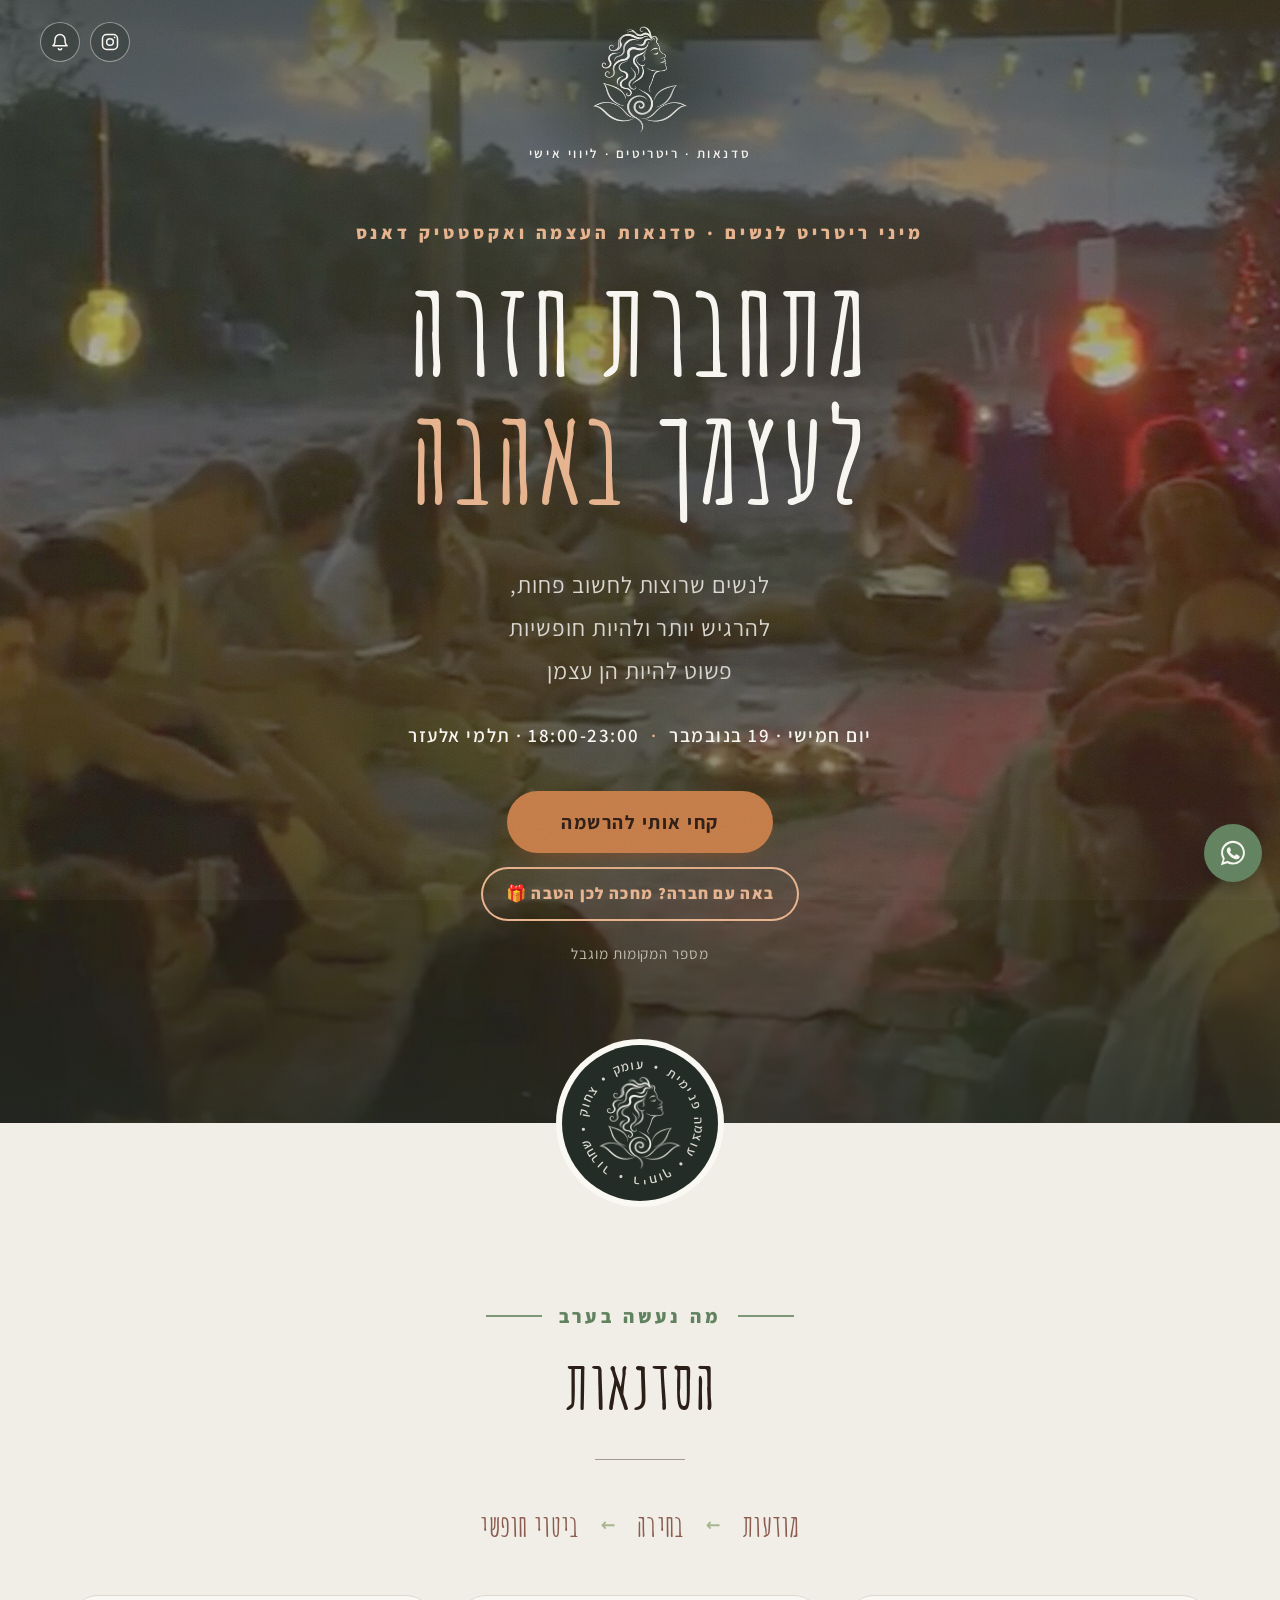
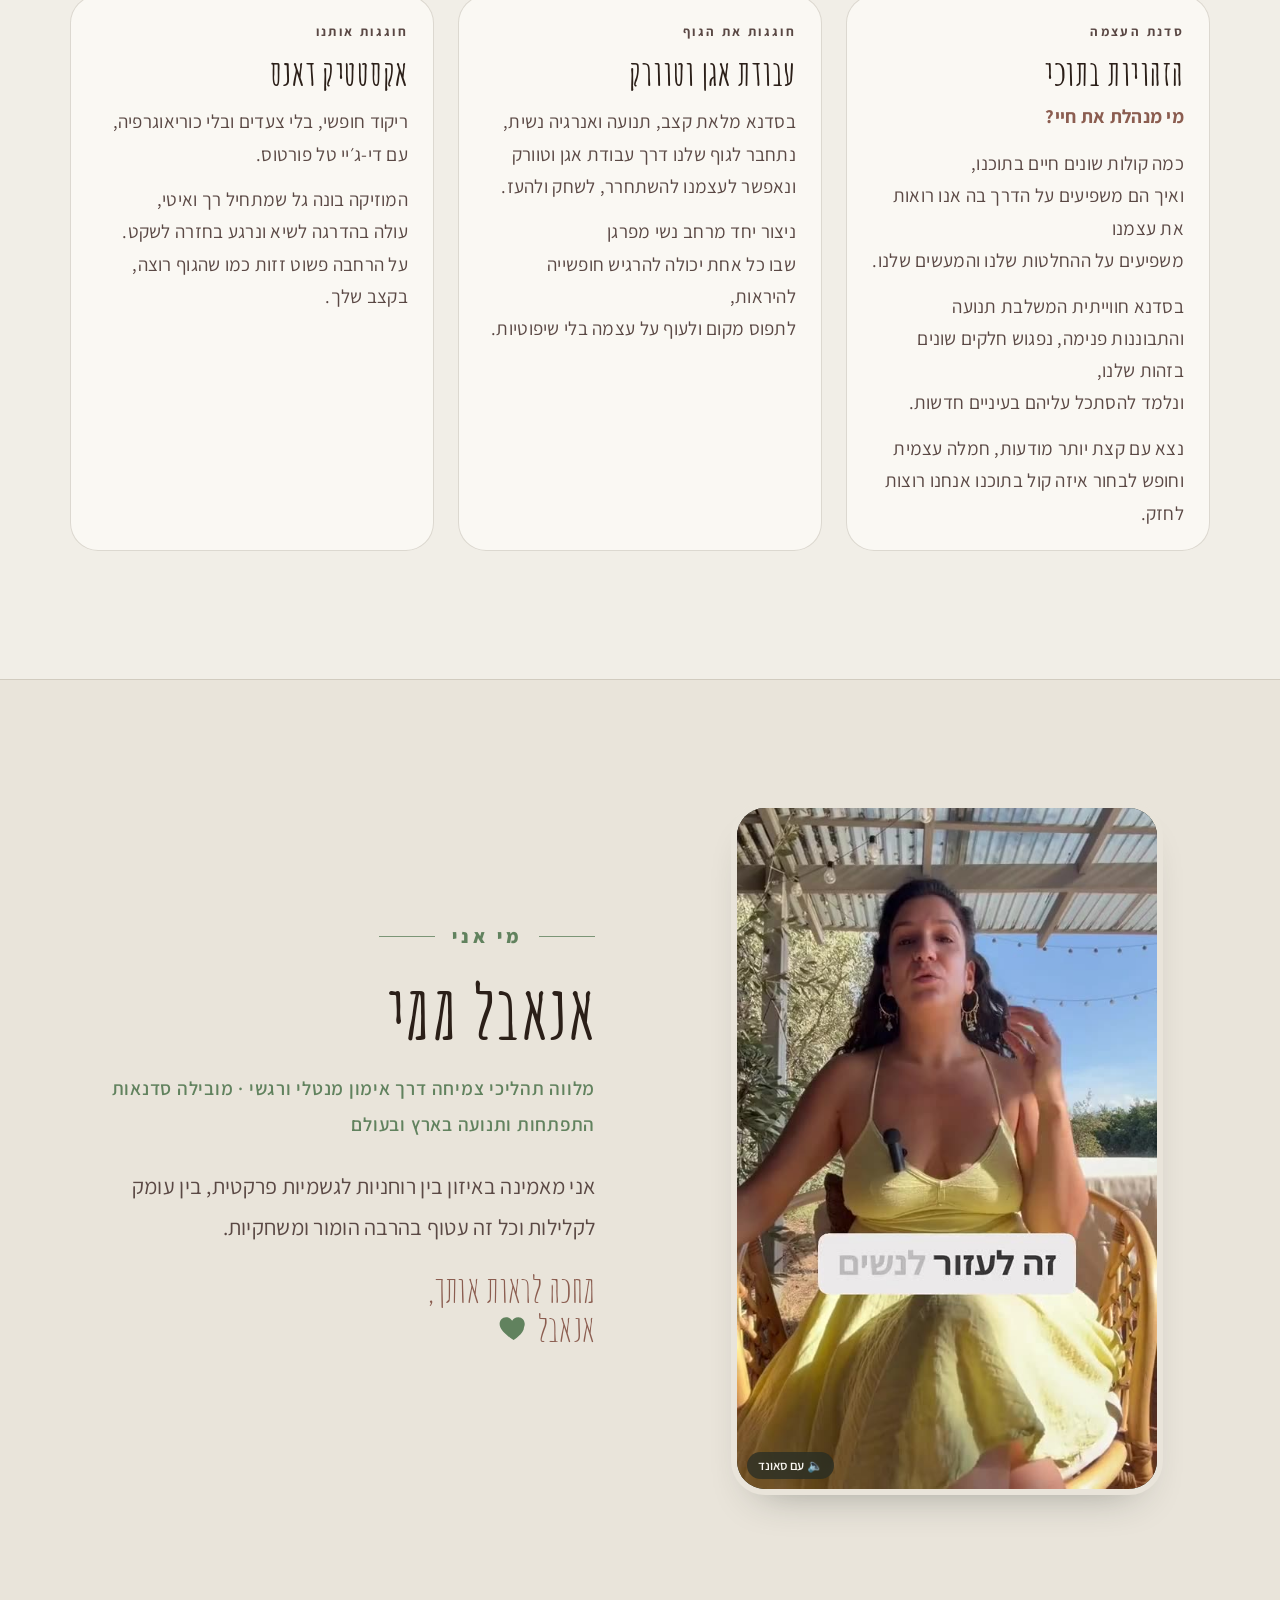
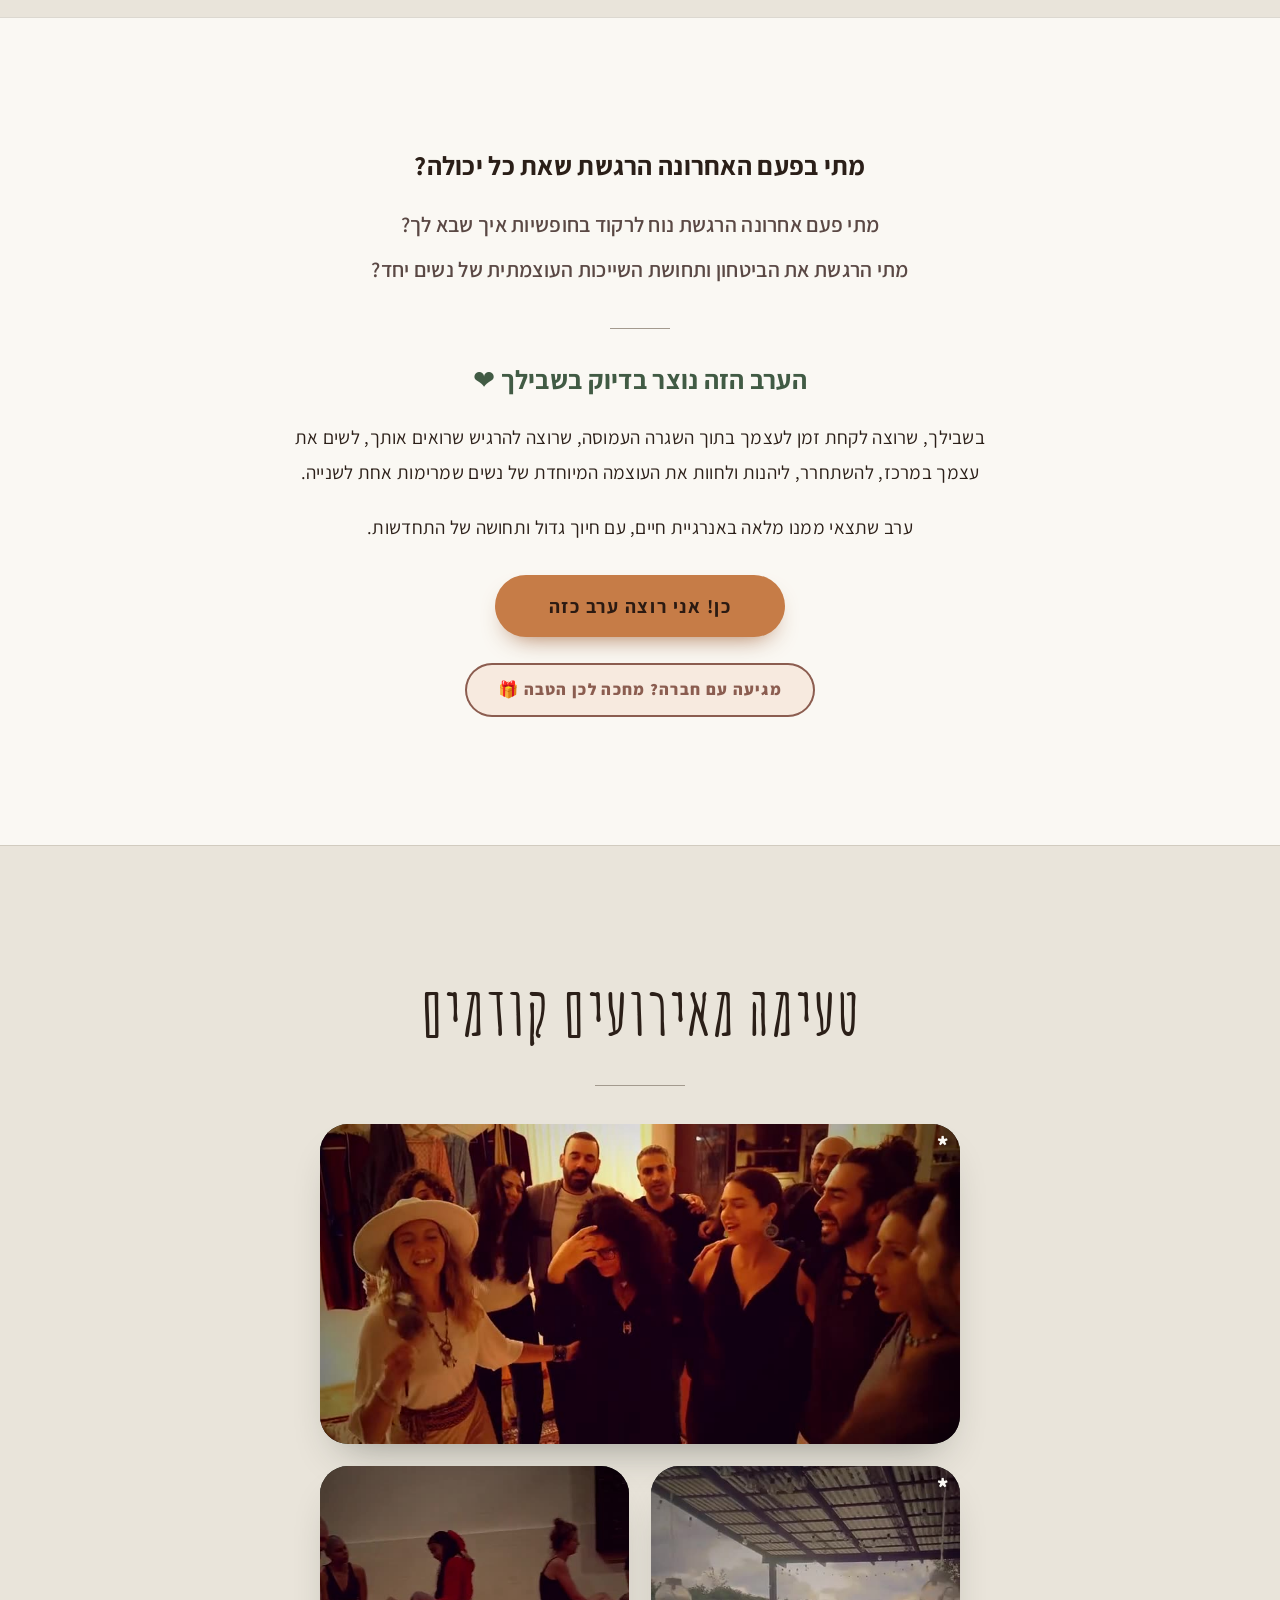
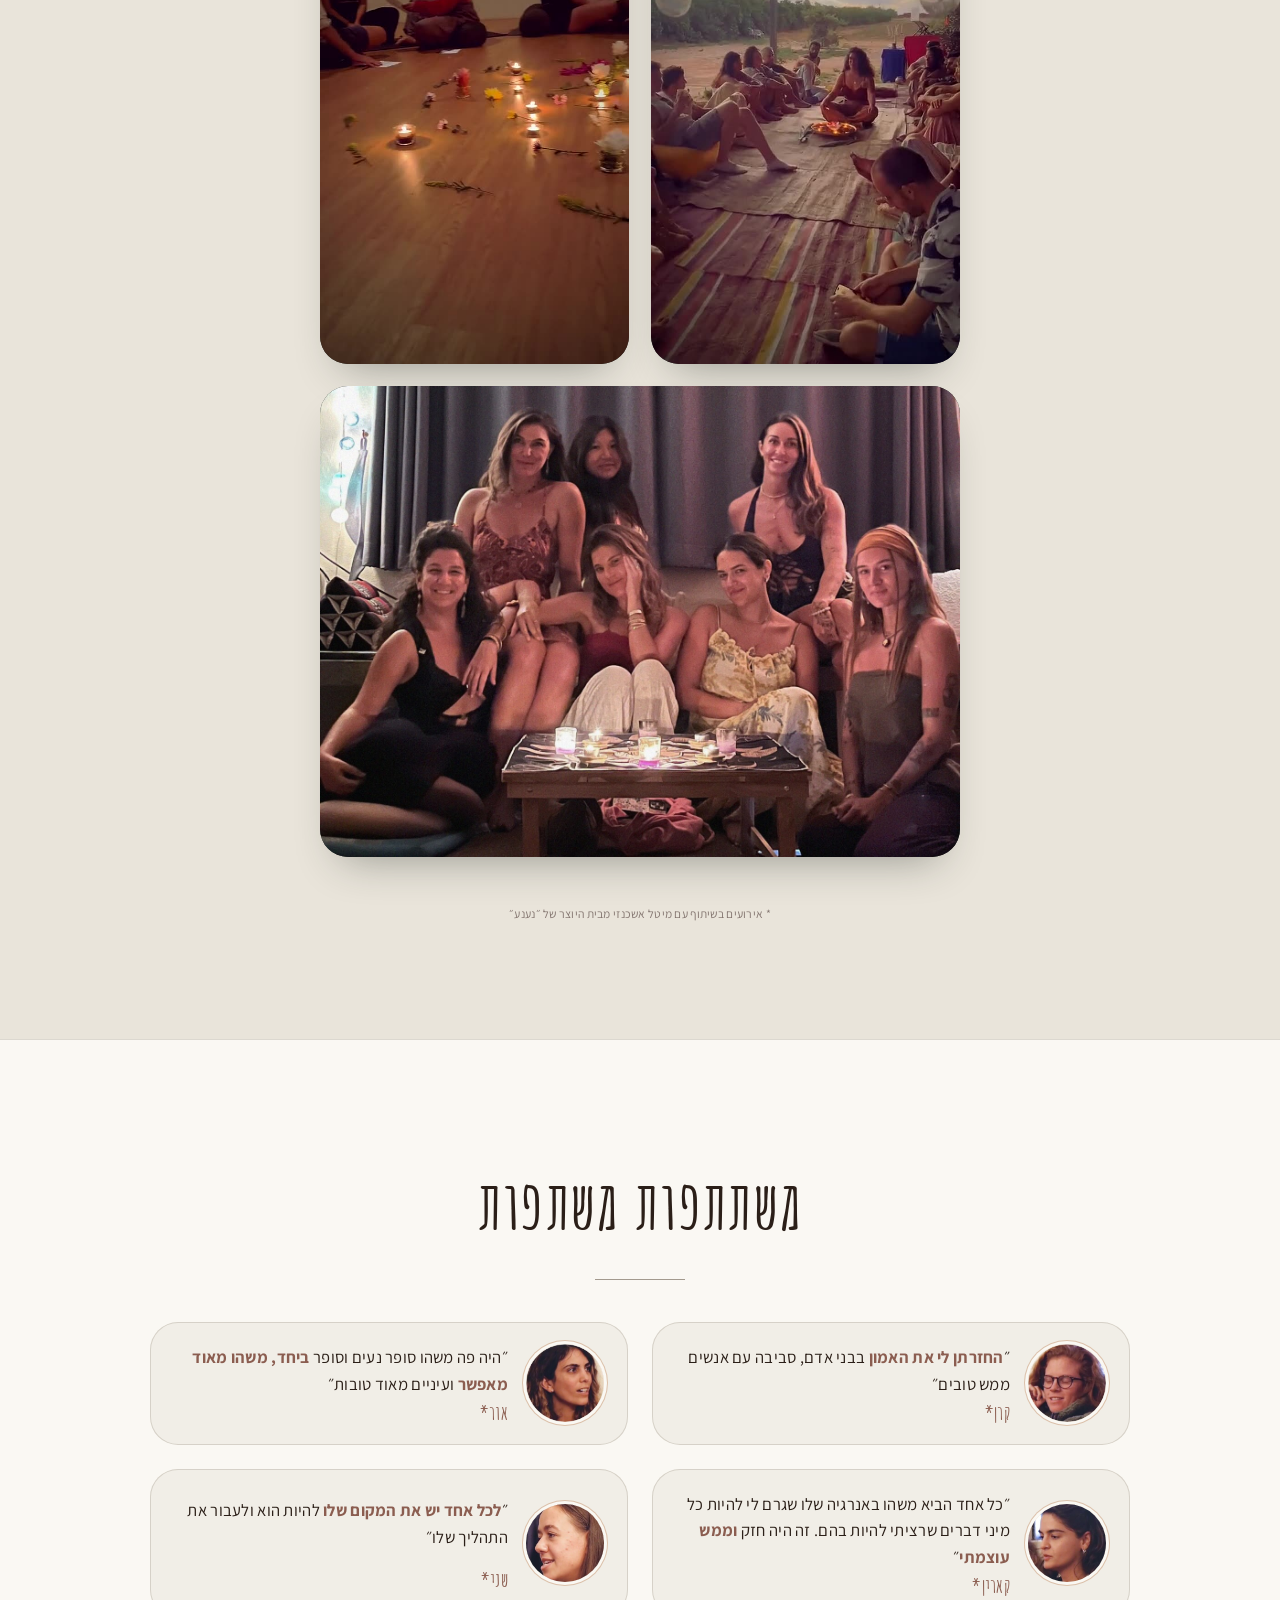
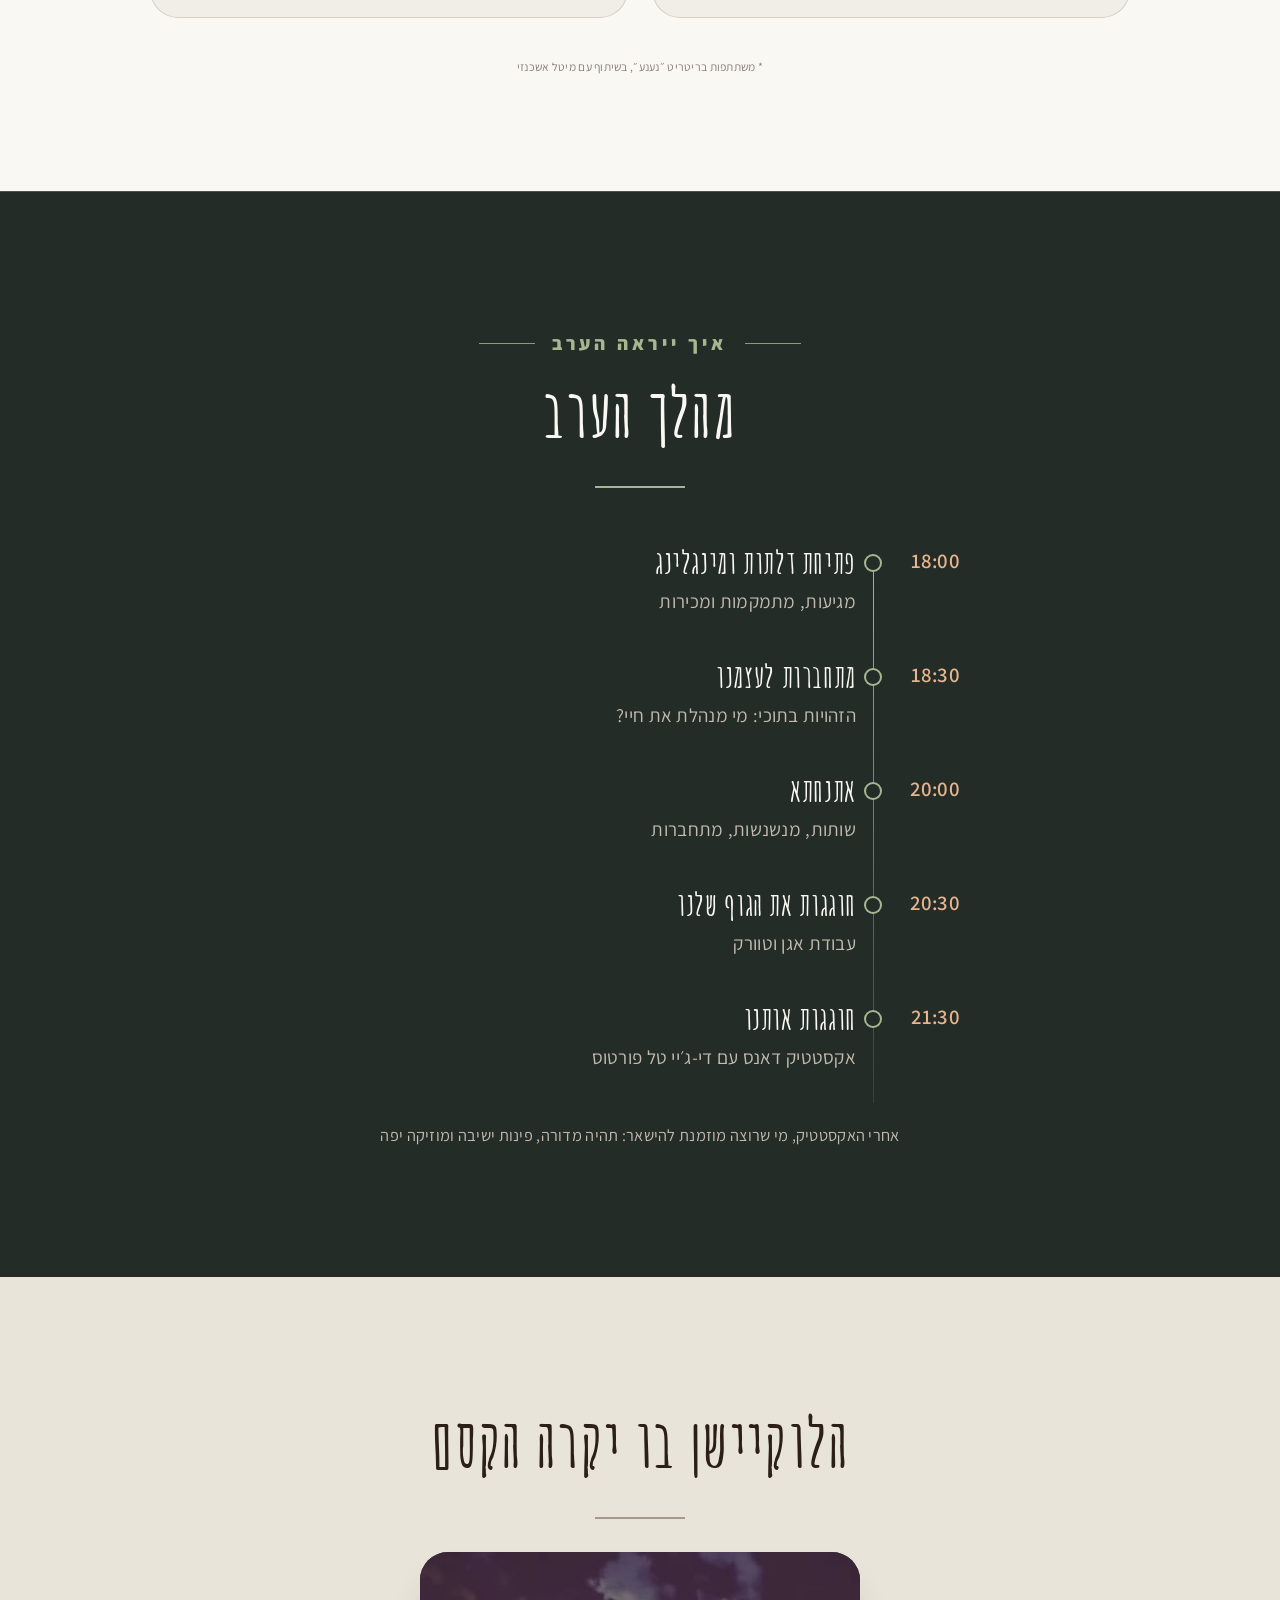
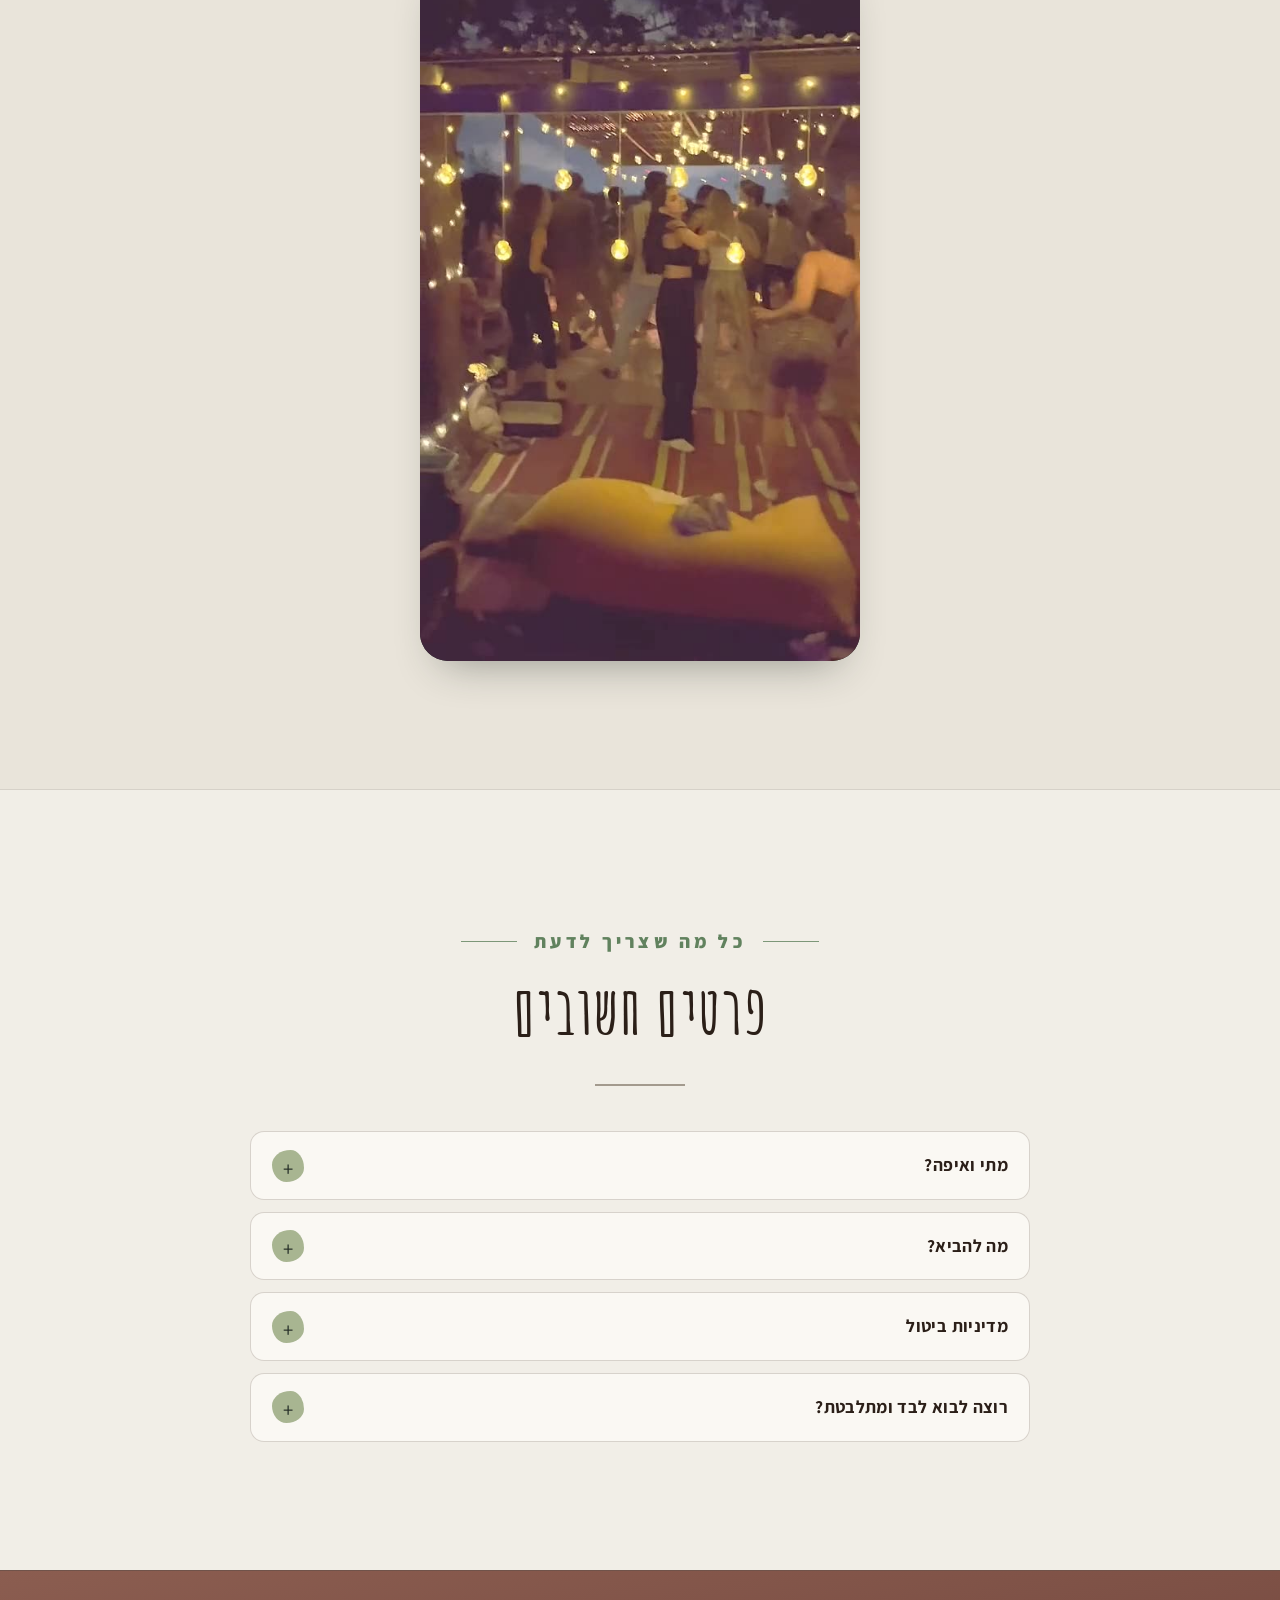
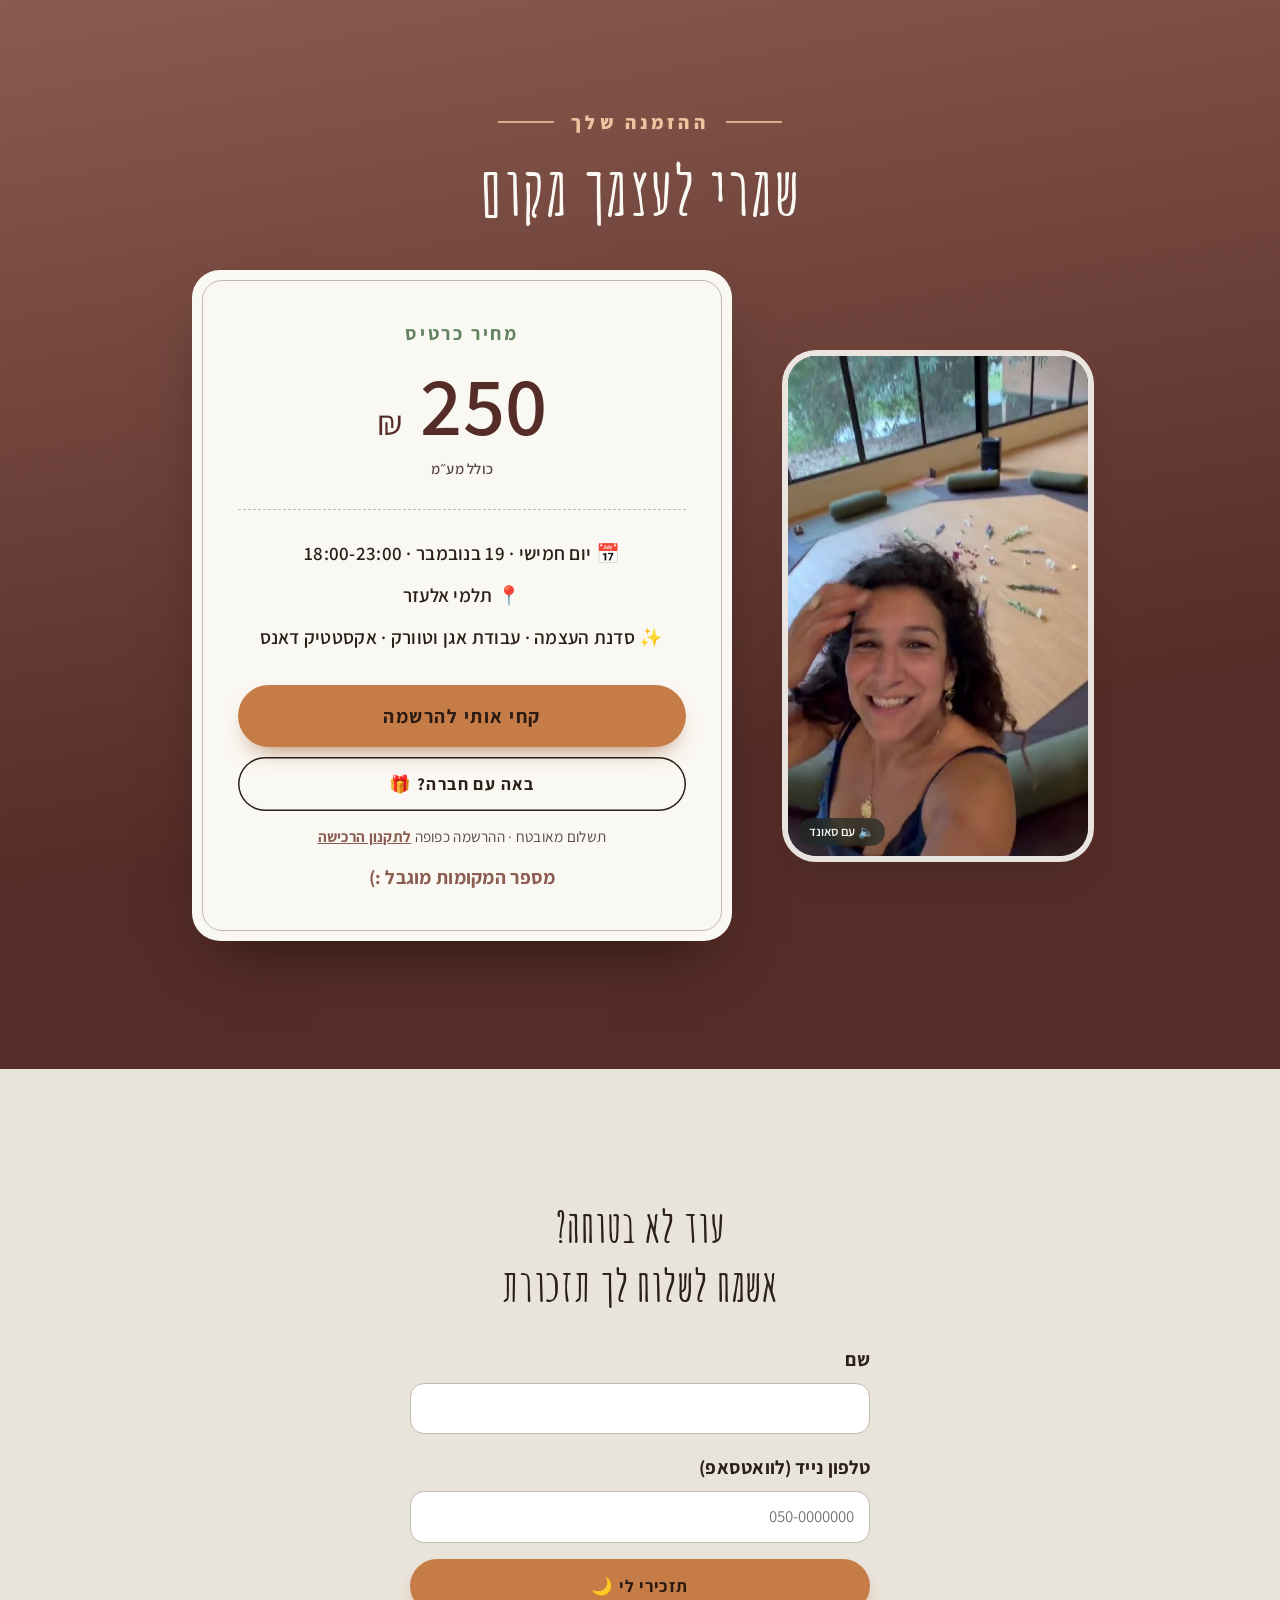
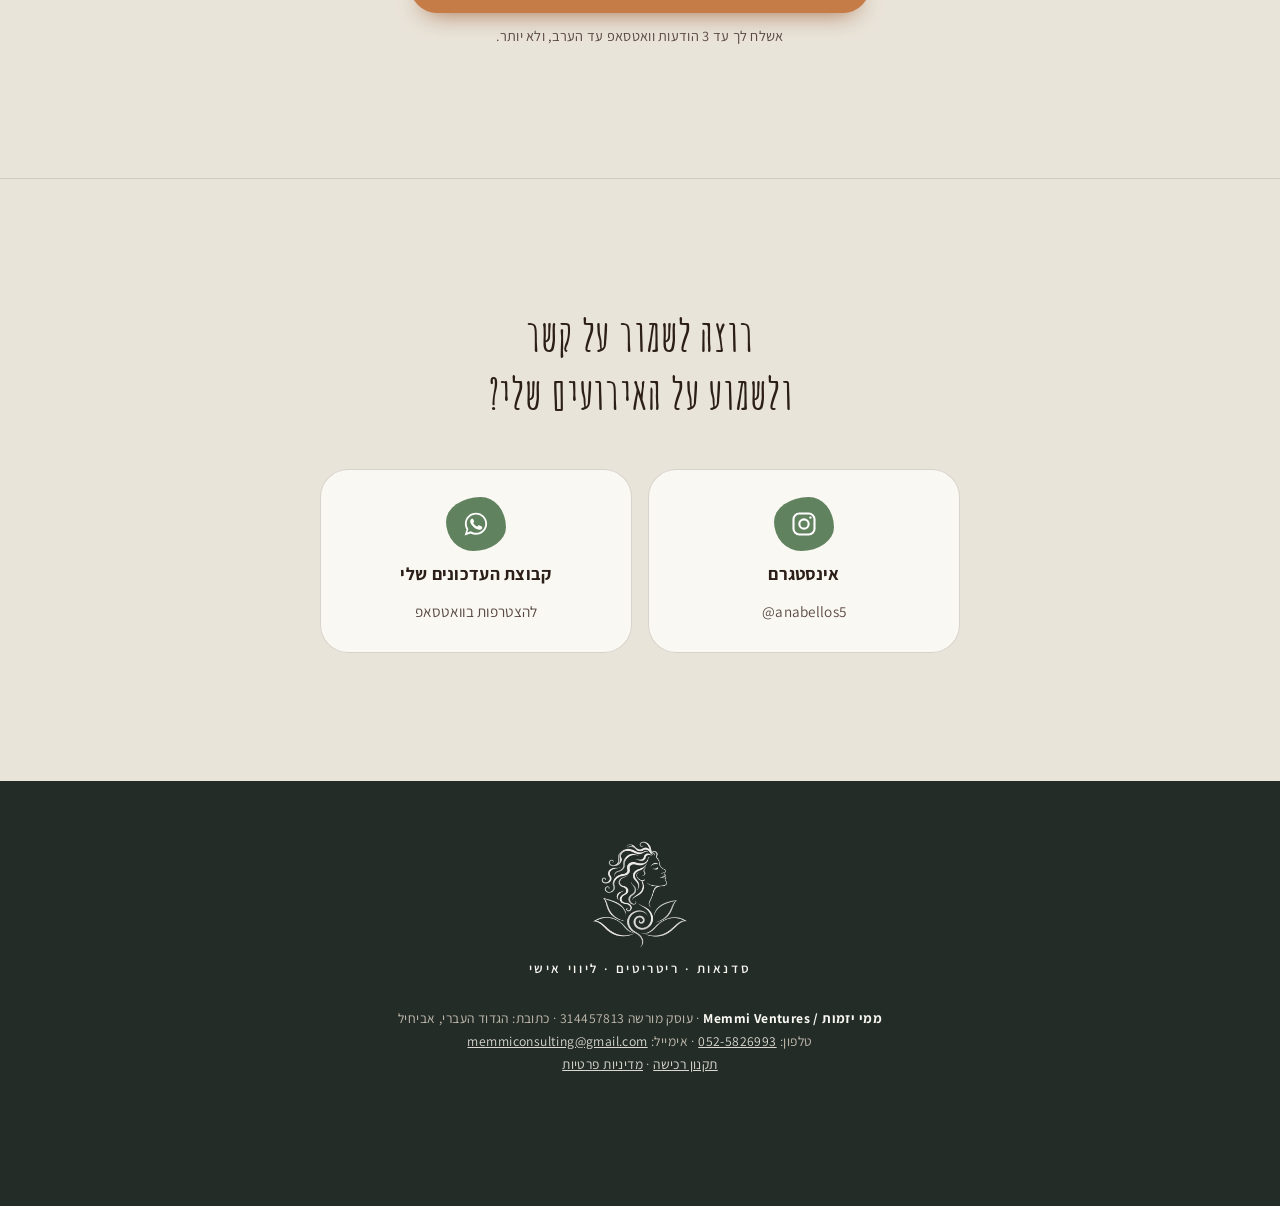
==== commit b2ab8c2c: "Buttons: 'קחי אותי להרשמה'; bring-a-friend becomes a bold outlined button in the hero and the invite" ====
--- a/events/reconnect-nov-2026/index.html
+++ b/events/reconnect-nov-2026/index.html
@@ -20,7 +20,7 @@
   <link rel="preconnect" href="https://fonts.googleapis.com">
   <link rel="preconnect" href="https://fonts.gstatic.com" crossorigin>
   <link href="https://fonts.googleapis.com/css2?family=Amatic+SC:wght@400;700&family=Assistant:wght@400;600;700;800&display=swap" rel="stylesheet">
-  <link rel="stylesheet" href="../../assets/css/style.css?v=20261115c">
+  <link rel="stylesheet" href="../../assets/css/style.css?v=20261117b">
 
   <script>
     /* ===== Event settings: edit here ===== */
@@ -73,9 +73,9 @@
         <h1>מתחברת חזרה<br>לעצמך <em>באהבה</em></h1>
         <p class="hero__tagline">לנשים שרוצות <span class="nw">לחשוב פחות,</span> <span class="nw">להרגיש יותר</span> <span class="nw">ולהיות חופשיות</span> <span class="nw">פשוט להיות הן עצמן</span></p>
         <p class="hero__meta"><span>יום חמישי · 19 בנובמבר</span><i>·</i><span><bdi>18:00-23:00</bdi> · תלמי אלעזר</span></p>
-        <a class="btn btn--lg" href="#tickets" data-open-register>אני בפנים</a>
+        <a class="btn btn--lg" href="#tickets" data-open-register>קחי אותי להרשמה</a>
+        <button class="btn btn--perk hero__friend" type="button" data-open-register data-with-friend>באה עם חברה? מחכה לכן הטבה 🎁</button>
         <p class="hero__price">מספר המקומות מוגבל</p>
-        <p class="hero__friend">באה עם חברה? <button class="friend-perk friend-perk--light" type="button" data-open-register data-with-friend>מחכה לכן הטבה 🎁</button></p>
       </div>
     </section>
 
@@ -155,7 +155,7 @@
         <p>בשבילך, שרוצה לקחת זמן לעצמך בתוך השגרה העמוסה, שרוצה להרגיש שרואים אותך, לשים את עצמך במרכז, להשתחרר, ליהנות ולחוות את העוצמה המיוחדת של נשים שמרימות אחת לשנייה.</p>
         <p>ערב שתצאי ממנו מלאה באנרגיית חיים, עם חיוך גדול ותחושה של התחדשות.</p>
         <a class="btn btn--lg" href="#tickets" data-open-register>כן! אני רוצה ערב כזה</a>
-        <p class="friend-note">מגיעה עם חברה? <button class="friend-perk" type="button" data-friend-perk aria-expanded="false" aria-controls="friend-panel">מחכה לכן הטבה 🎁</button></p>
+        <p class="friend-note"><button class="btn btn--perk btn--perk-dark" type="button" data-friend-perk aria-expanded="false" aria-controls="friend-panel">מגיעה עם חברה? מחכה לכן הטבה 🎁</button></p>
         <div class="friend-panel" id="friend-panel" hidden>
           <p><strong>כשבאות יחד, כל אחת משלמת 220 ₪<br>במקום 250 ₪.</strong></p>
           <p>כל אחת נרשמת ומשלמת בעצמה. אחרי שתסיימי, תקבלי הזמנה מוכנה לשלוח לחברה שלך, והיא תירשם בלחיצה עם אותה הטבה.</p>
@@ -317,7 +317,7 @@
             <li>📍 תלמי אלעזר</li>
             <li>✨ סדנת העצמה · עבודת אגן וטוורק · אקסטטיק דאנס</li>
           </ul>
-          <button class="btn btn--lg btn--block" type="button" data-open-register>אני בפנים</button>
+          <button class="btn btn--lg btn--block" type="button" data-open-register>קחי אותי להרשמה</button>
           <button class="btn btn--ghost btn--block ticket__friend" type="button" data-open-register data-with-friend>באה עם חברה? 🎁</button>
           <p class="ticket__note">תשלום מאובטח · ההרשמה כפופה <a href="../../terms.html" target="_blank" rel="noopener">לתקנון הרכישה</a></p>
           <span class="seats">מספר המקומות מוגבל :)</span>
@@ -381,7 +381,7 @@
   </footer>
 
   <!-- floating CTA (bottom-left) -->
-  <button class="float-cta" type="button" data-open-register>אני בפנים</button>
+  <button class="float-cta" type="button" data-open-register>קחי אותי להרשמה</button>
 
   <!-- floating WhatsApp -->
   <a class="wa-float" href="https://wa.me/972525826993?text=%D7%94%D7%99%D7%99%20%D7%90%D7%A0%D7%90%D7%91%D7%9C%2C%20%D7%90%D7%A0%D7%99%20%D7%A8%D7%95%D7%A6%D7%94%20%D7%9C%D7%A9%D7%9E%D7%95%D7%A2%20%D7%A2%D7%95%D7%93%20%D7%A2%D7%9C%20%D7%A2%D7%A8%D7%91%20%D7%94%D7%A0%D7%A9%D7%99%D7%9D%20%D7%94%D7%A7%D7%A8%D7%95%D7%91" target="_blank" rel="noopener" aria-label="שלחי לי הודעה בוואטסאפ">
--- a/assets/css/style.css
+++ b/assets/css/style.css
@@ -677,3 +677,11 @@
 /* registration full */
 .is-full .float-cta, .is-full .hero__friend, .is-full .friend-note, .is-full .friend-panel, .is-full .ticket__friend, .is-full #remind { display: none !important; }
 .reg--full .reg__body p { margin: 0 0 .9em; line-height: 1.7; }
+/* bring-a-friend as a real button */
+.btn--perk { background: transparent; color: var(--glow); box-shadow: inset 0 0 0 2px var(--glow); font-weight: 800; }
+.btn--perk:hover { background: rgba(232, 180, 142, .14); }
+.hero .btn--perk { display: inline-flex; margin-top: 1.1em; }
+.btn--perk-dark { color: var(--clay); box-shadow: inset 0 0 0 2px var(--clay); background: #F7EADF; }
+.btn--perk-dark:hover { background: #F2DFCF; }
+.friend-note .btn--perk { font-size: 1.02rem; }
+.hero .btn--perk { display: flex; width: fit-content; margin: 14px auto 0; white-space: nowrap; font-size: 1.02rem; padding-inline: 1.5em; }
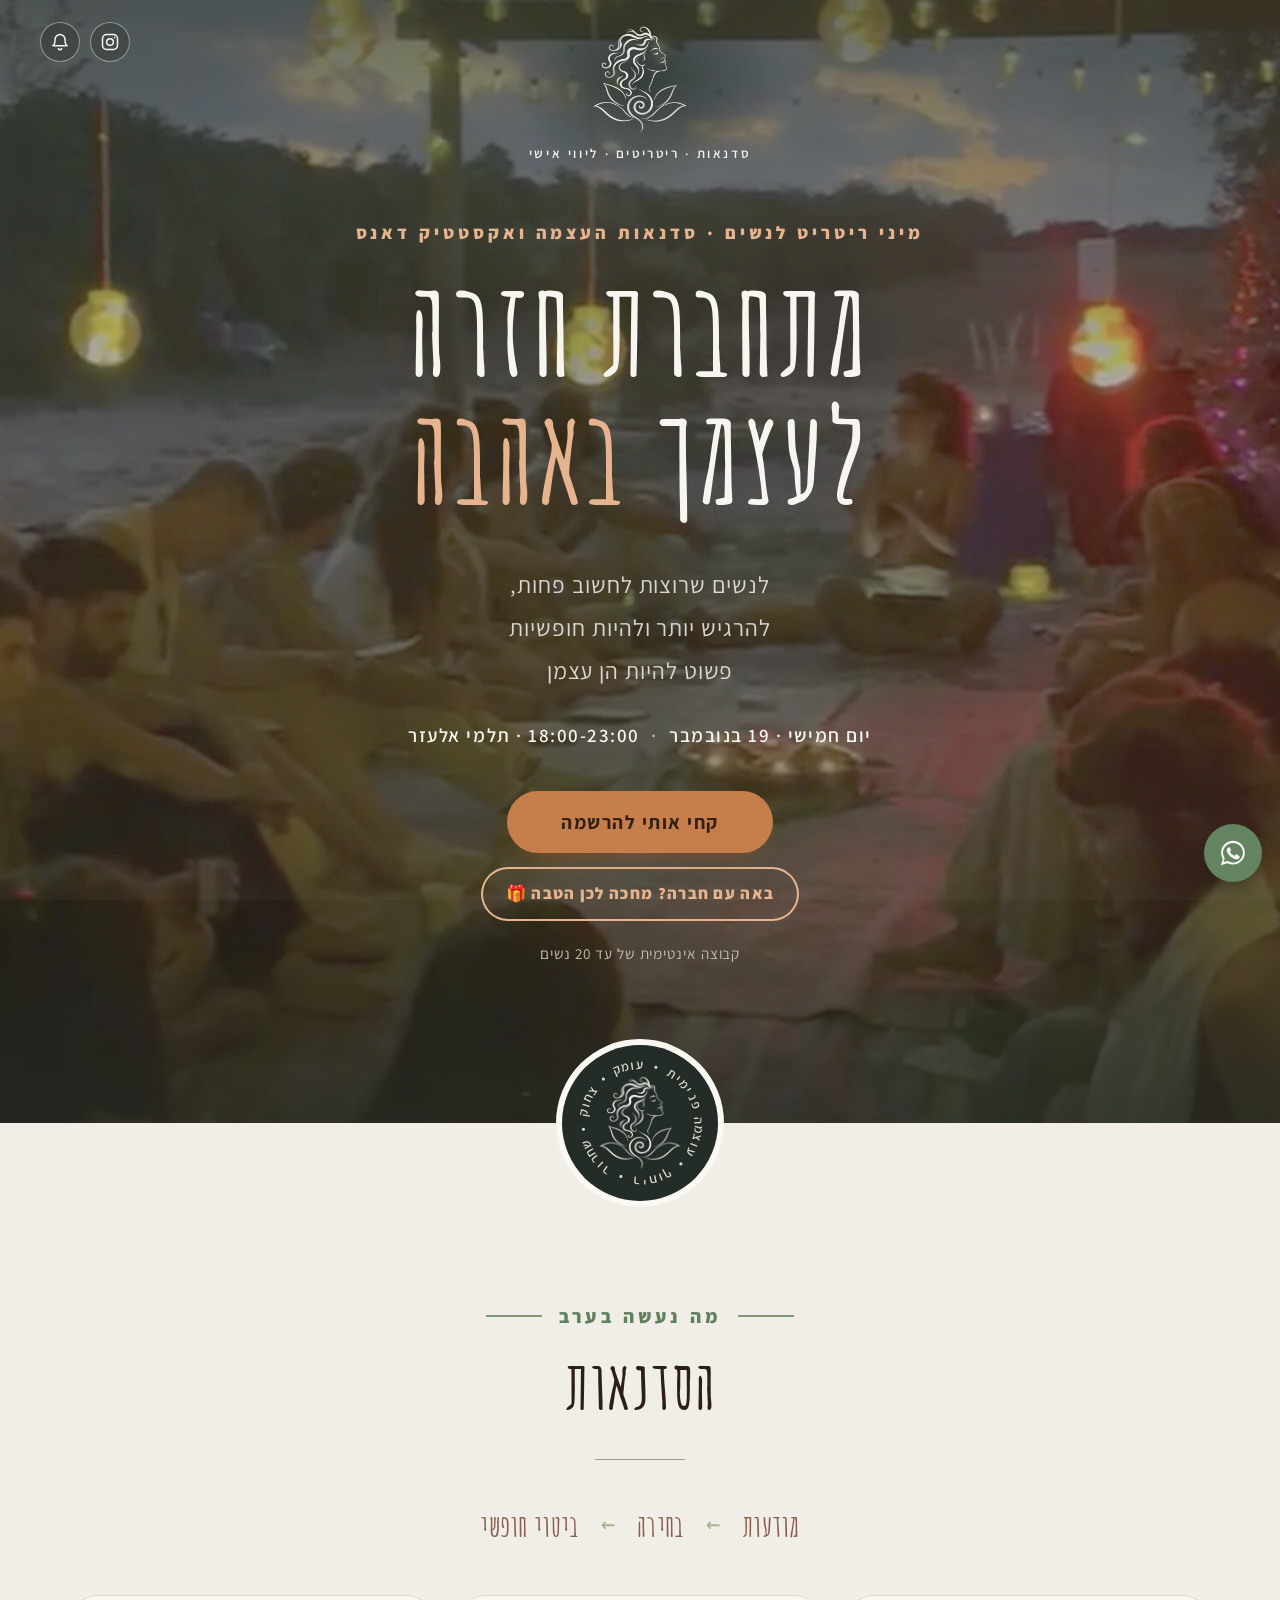
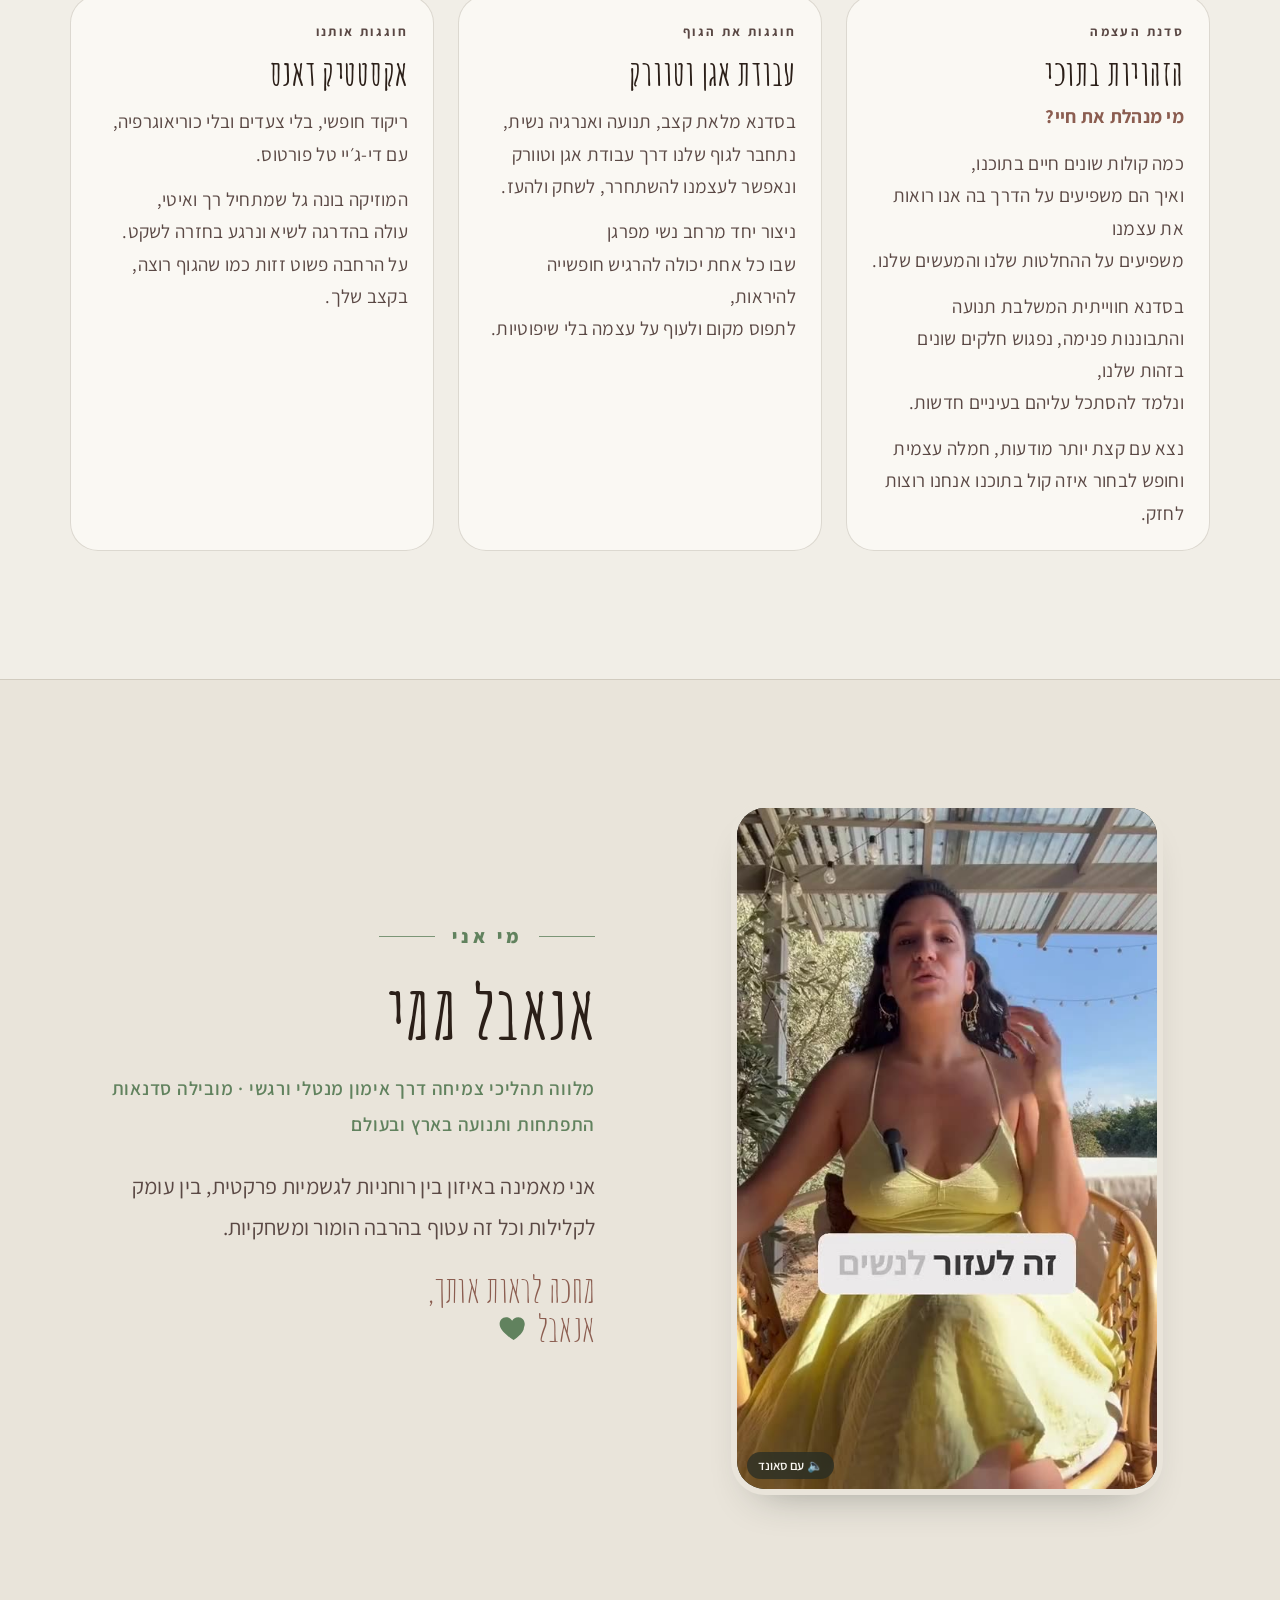
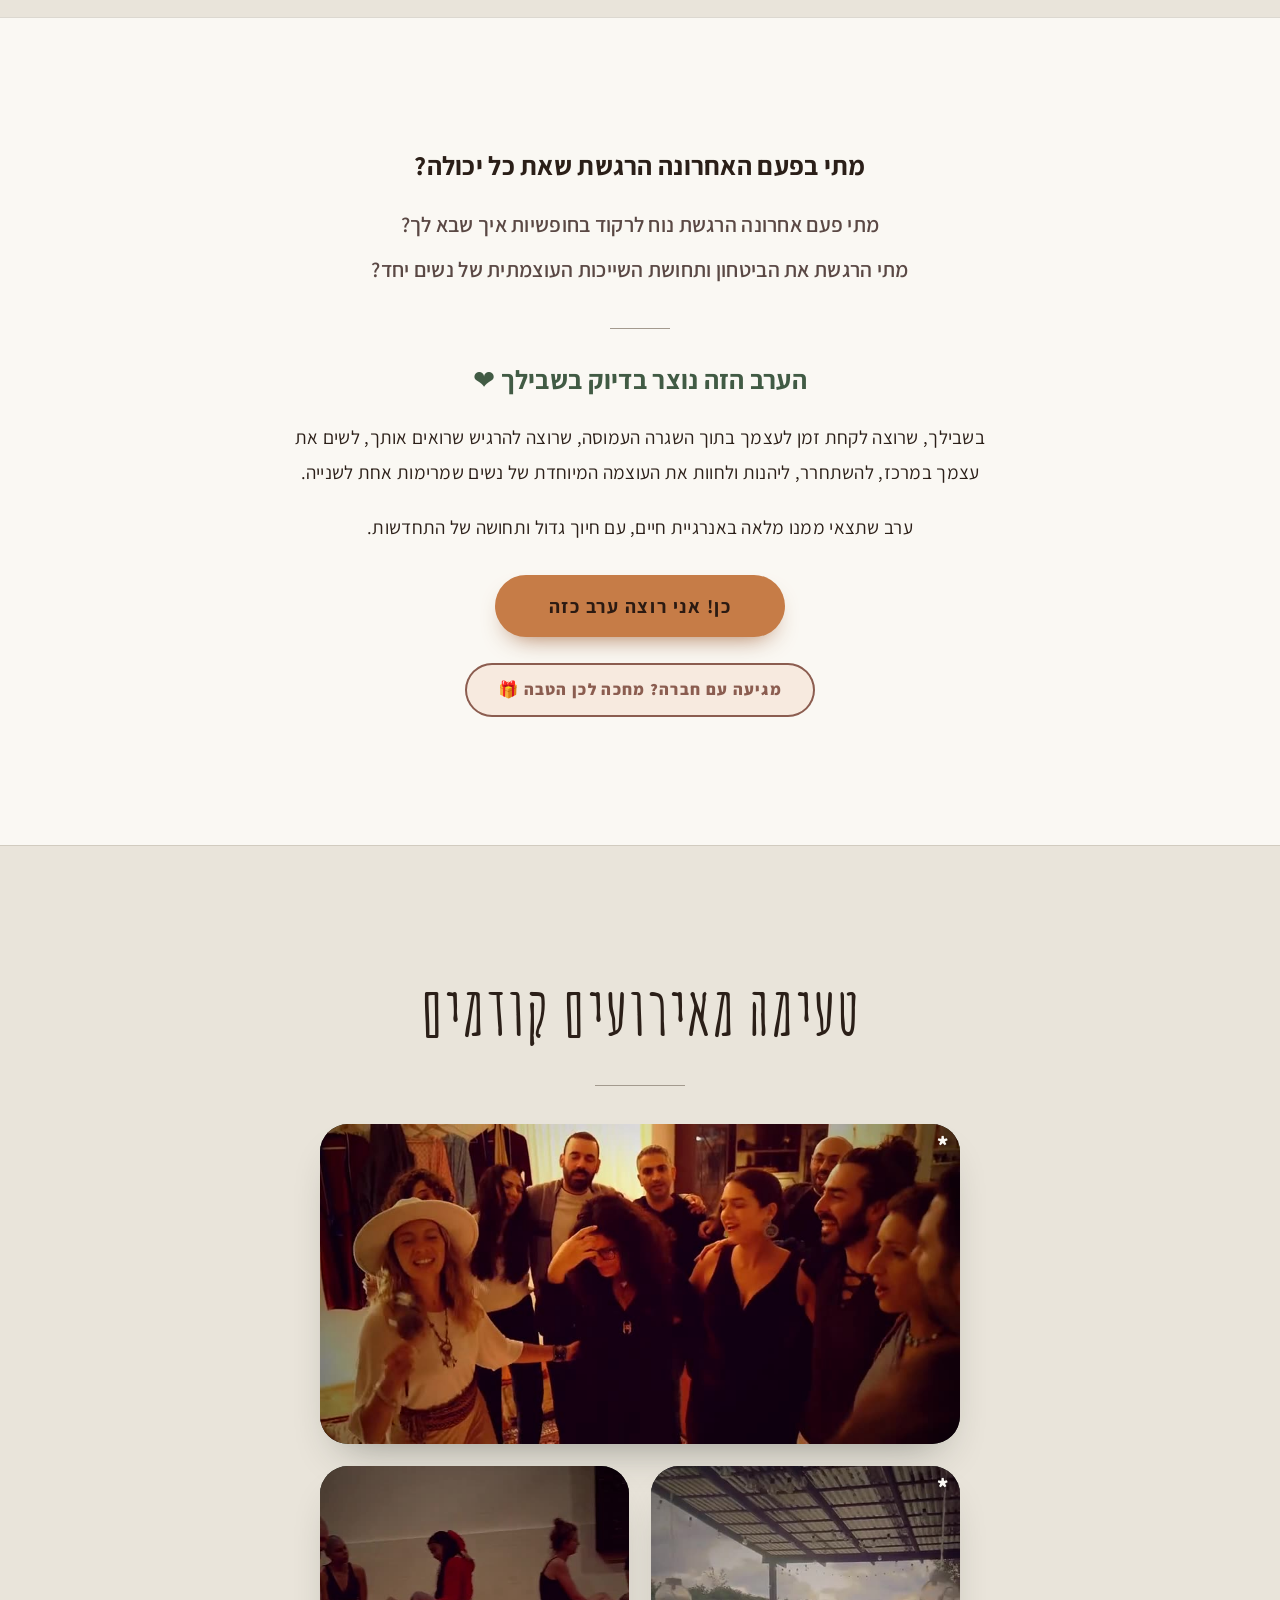
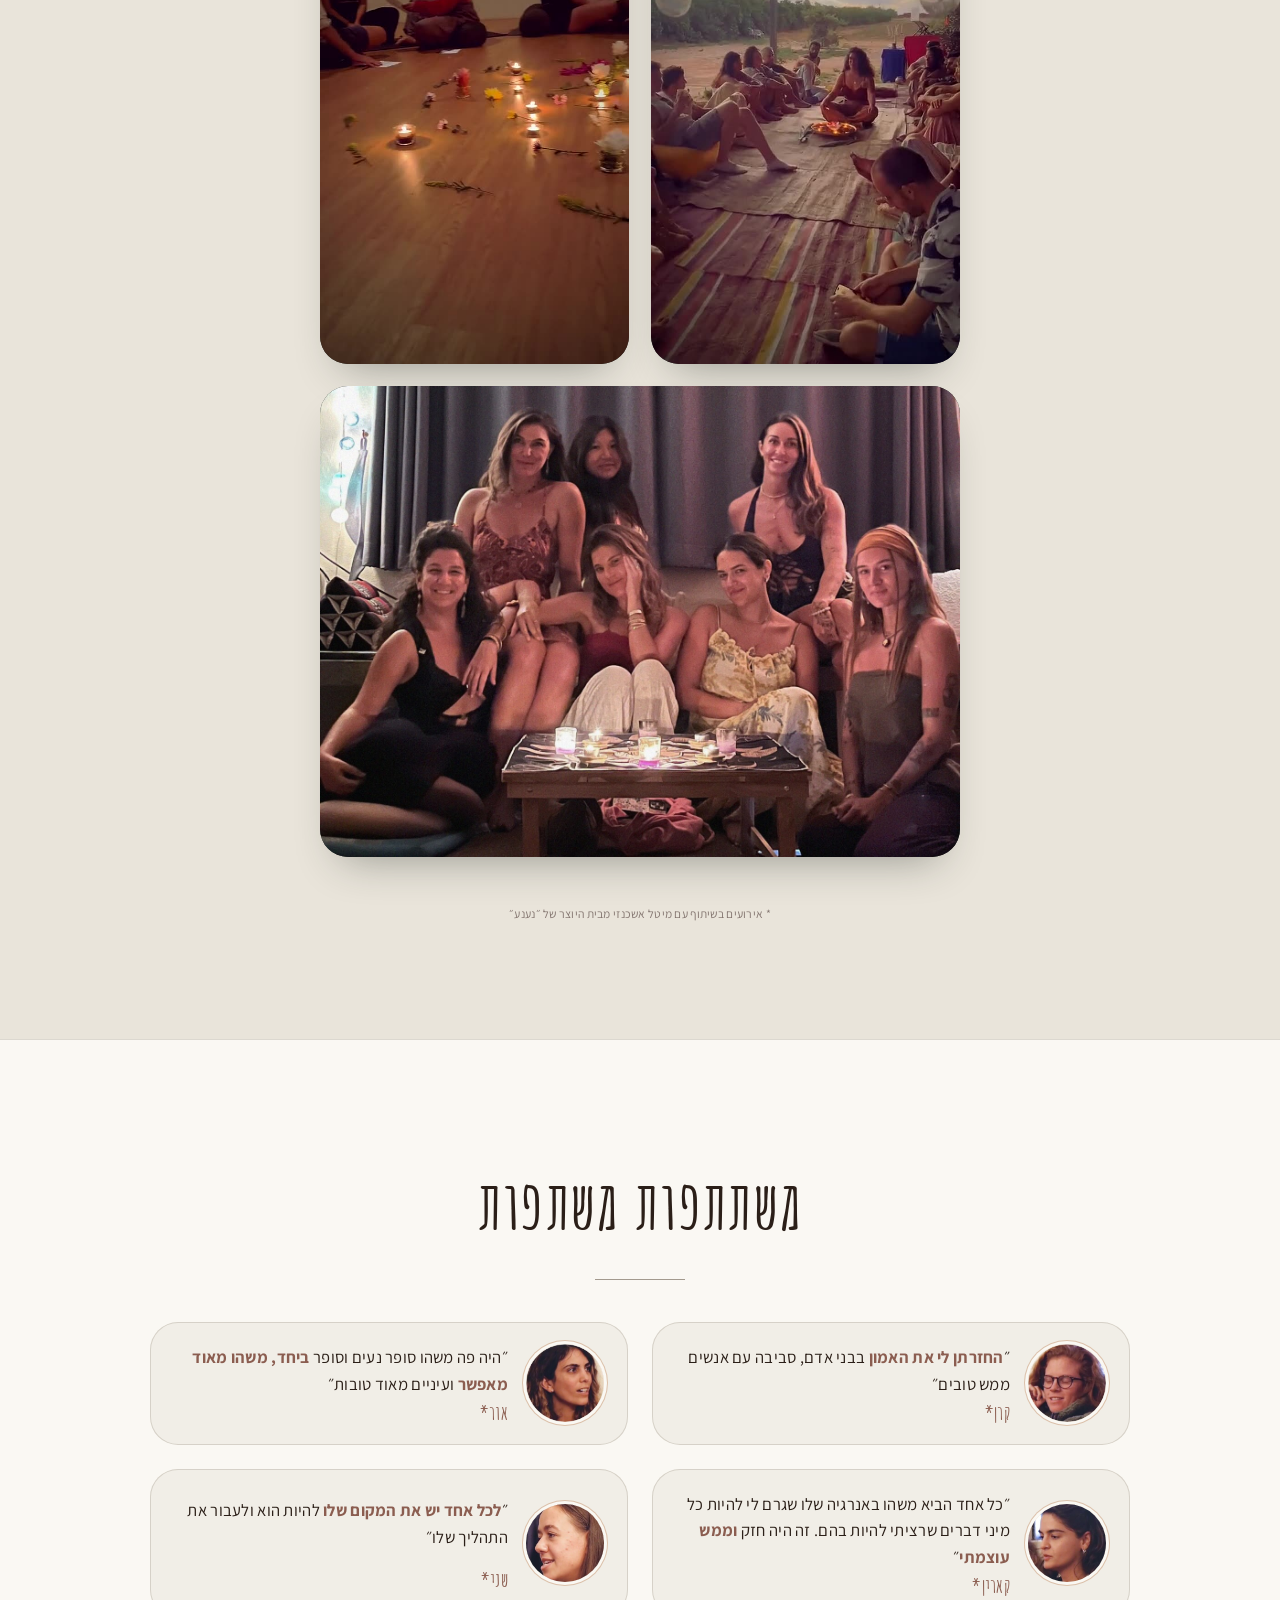
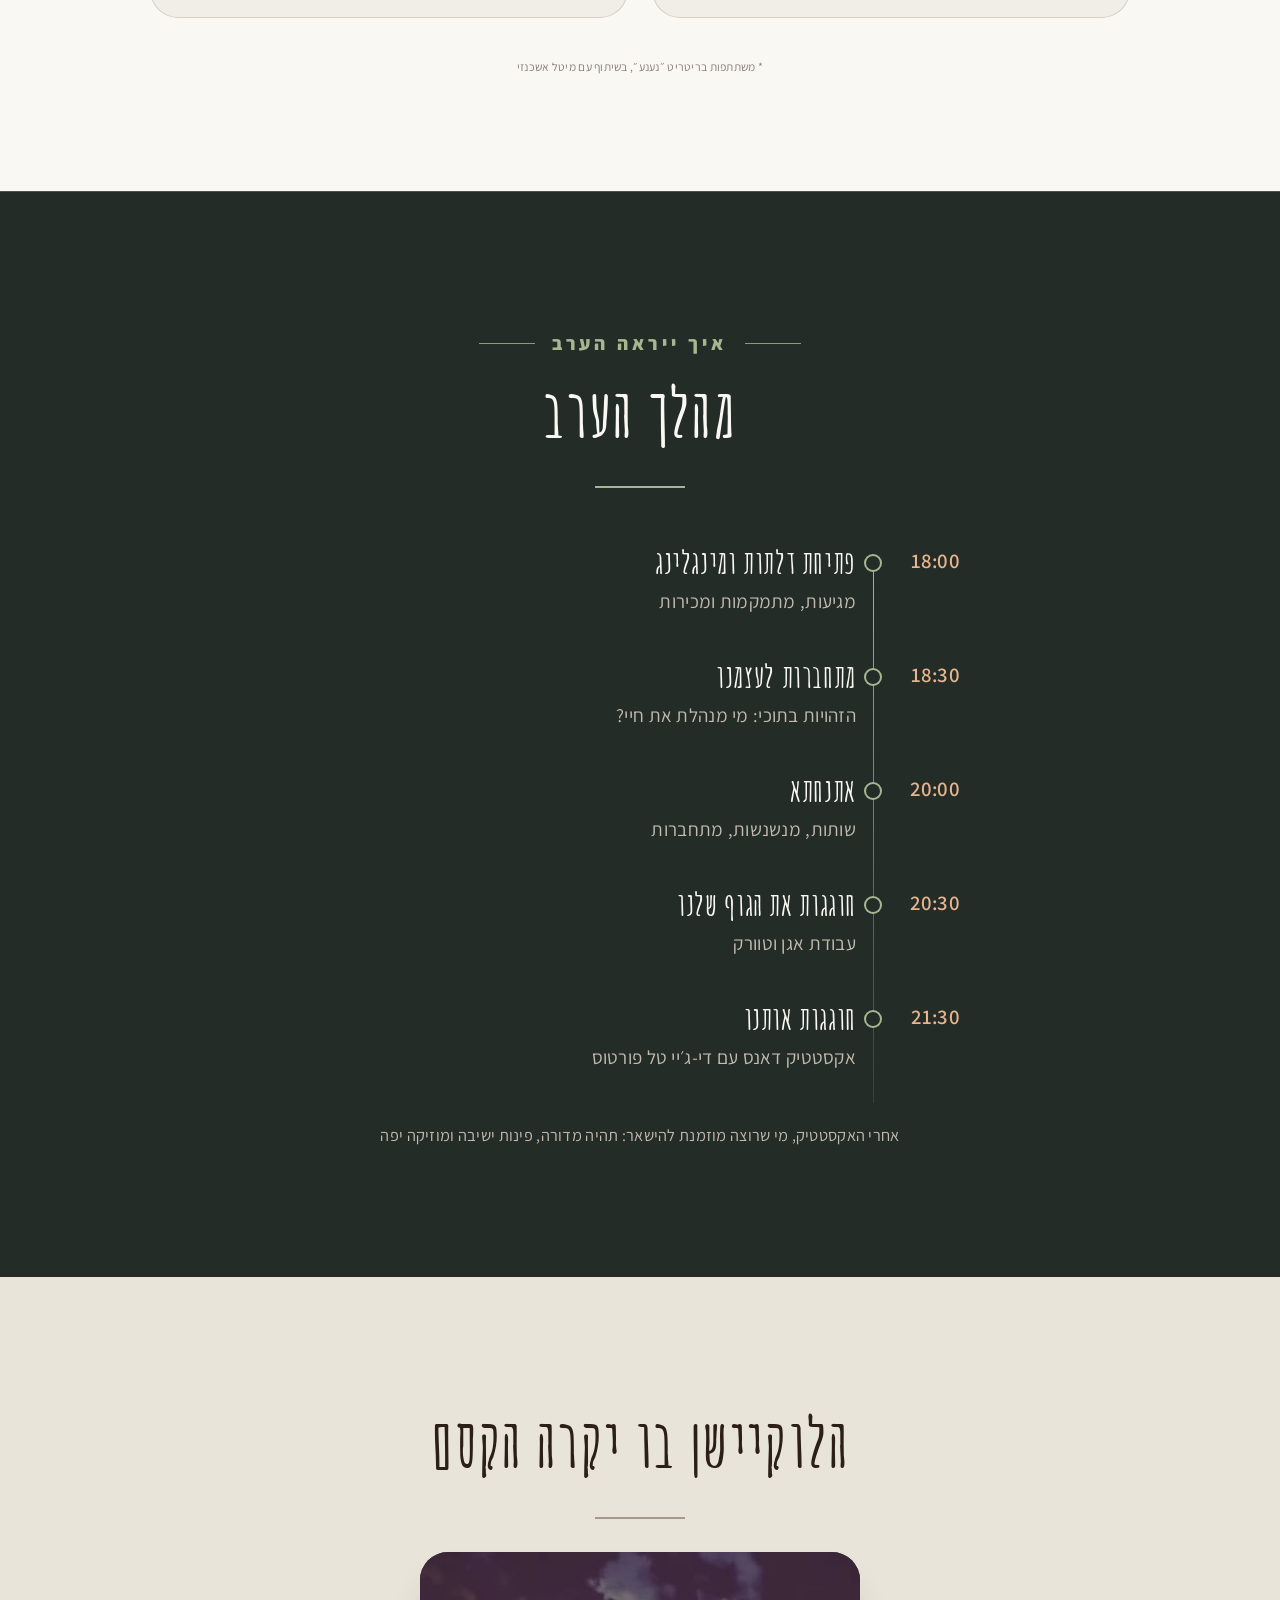
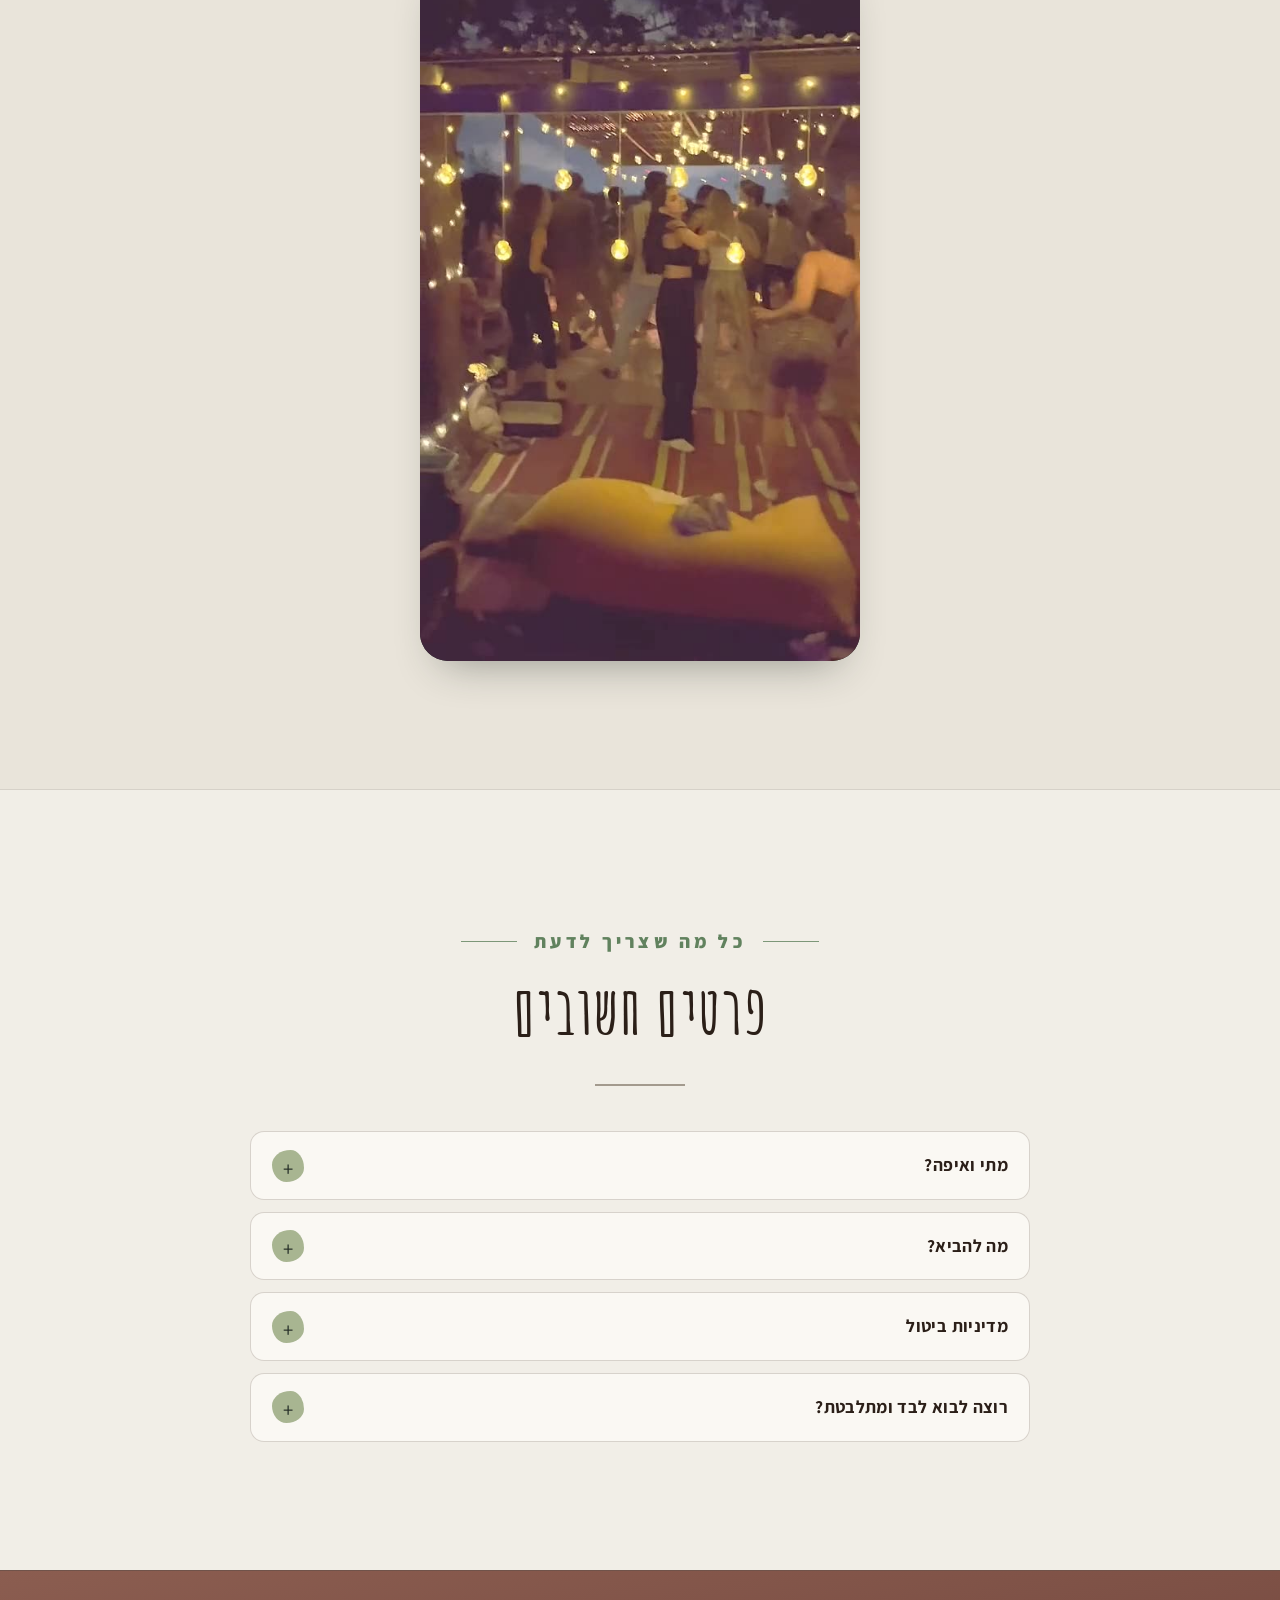
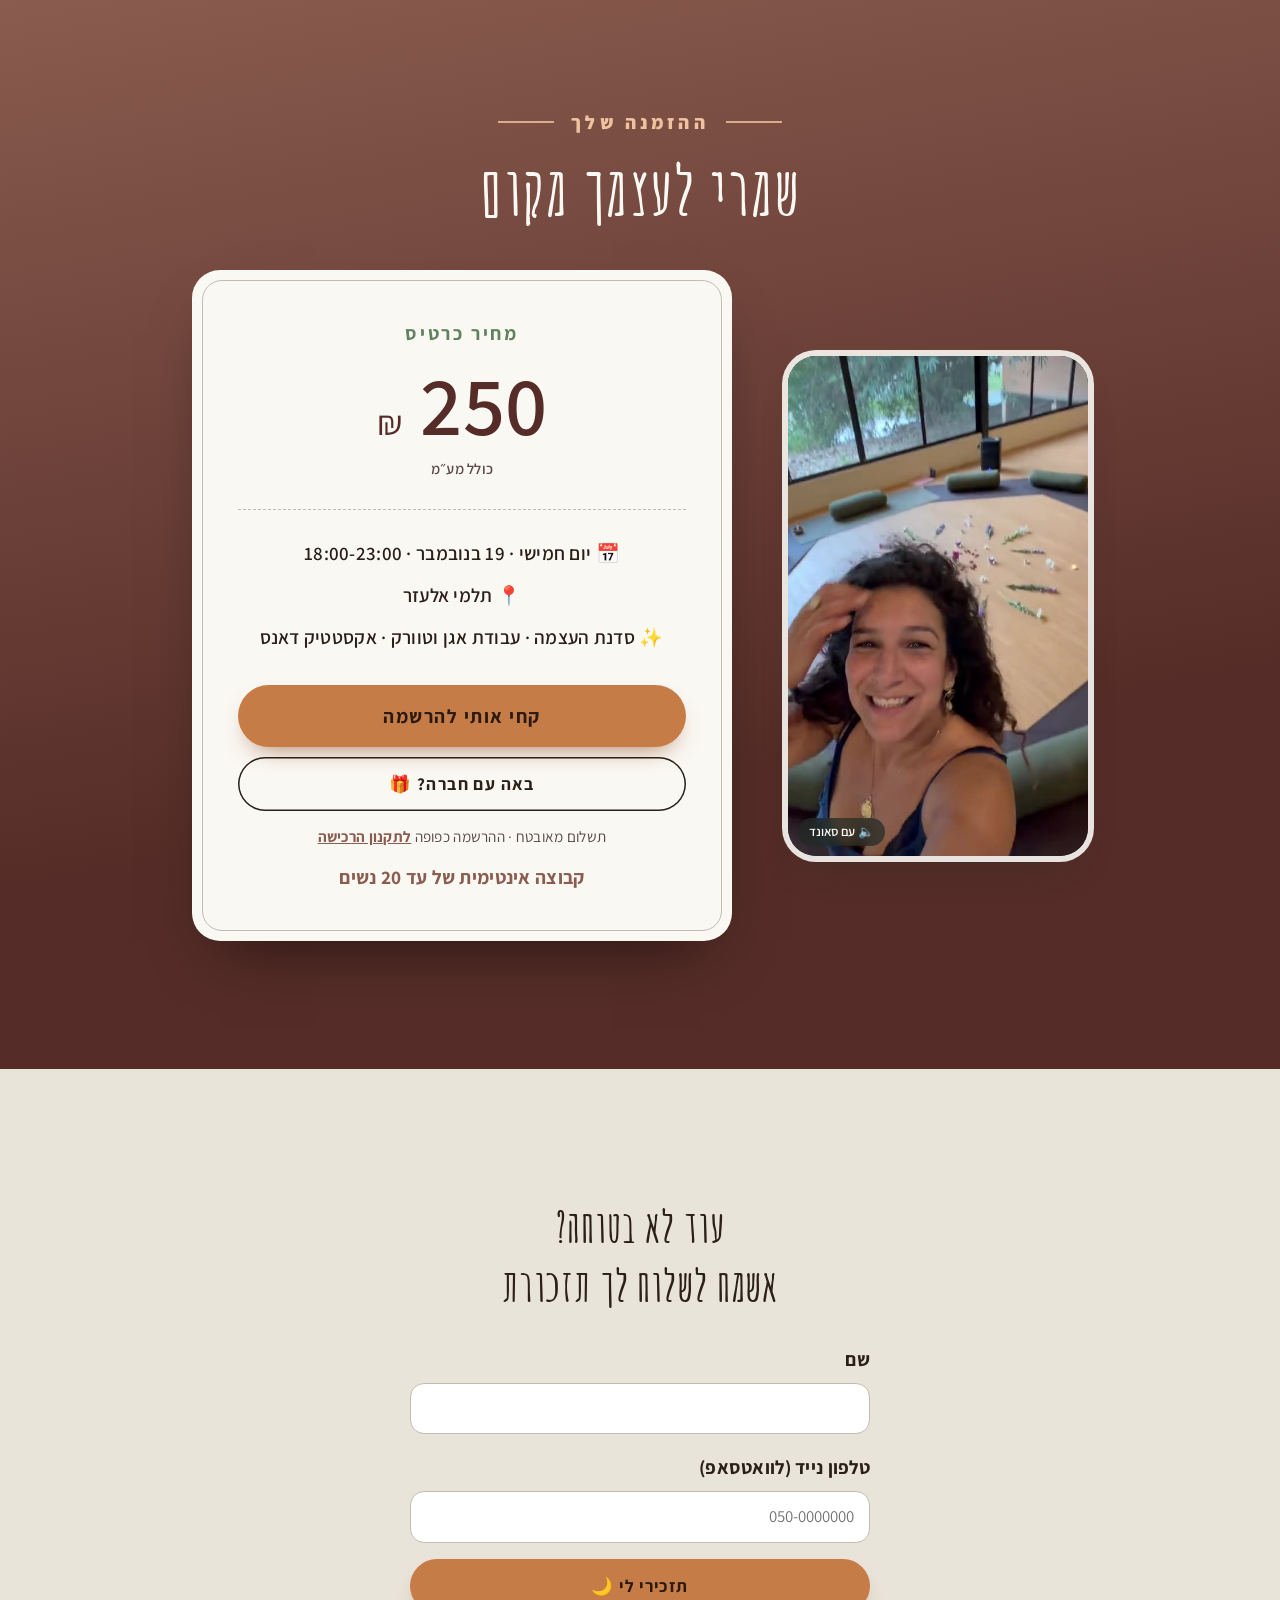
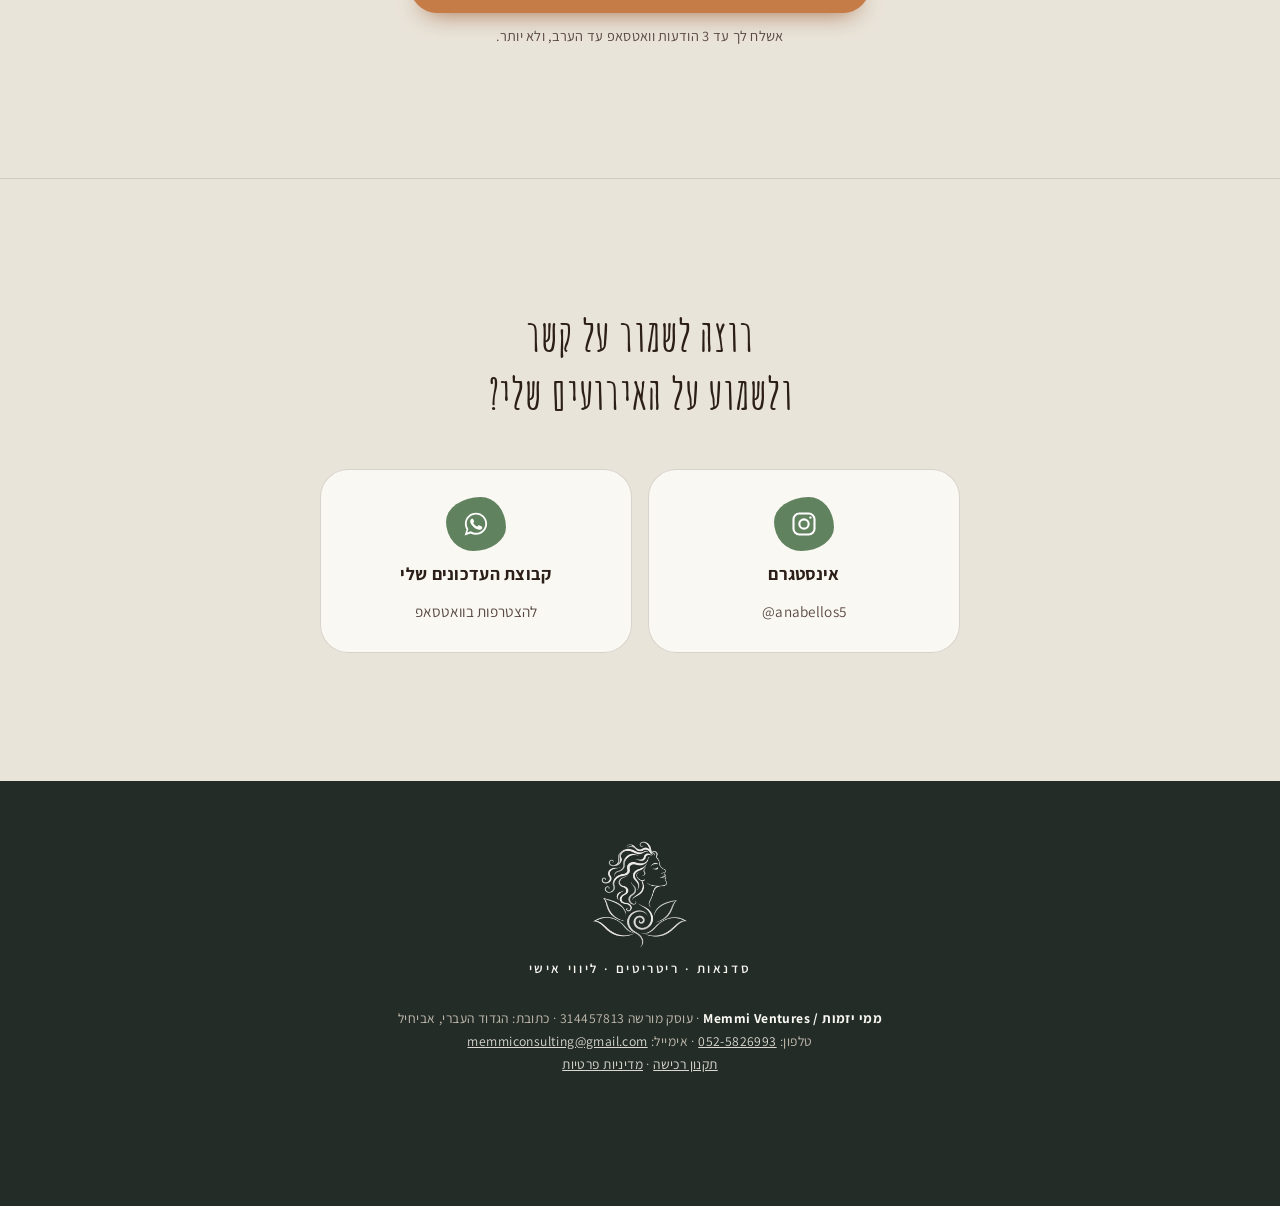
==== commit 421691bd: "'קבוצה אינטימית של עד 20 נשים' instead of 'limited places' Co-Authored-By: Claude Opus 5.5 <noreply@" ====
--- a/events/reconnect-nov-2026/index.html
+++ b/events/reconnect-nov-2026/index.html
@@ -11,7 +11,7 @@
   <meta property="og:type" content="website">
   <meta property="og:locale" content="he_IL">
   <meta property="og:title" content="מתחברת חזרה לעצמך באהבה 🌿 מיני ריטריט לנשים · 19.11">
-  <meta property="og:description" content="מיני ריטריט לנשים: סדנאות העצמה ואקסטטיק דאנס לנשים שרוצות להרגיש מועצמות, קלילות ומחוברות יותר. תלמי אלעזר · מספר מקומות מוגבל.">
+  <meta property="og:description" content="מיני ריטריט לנשים: סדנאות העצמה ואקסטטיק דאנס לנשים שרוצות להרגיש מועצמות, קלילות ומחוברות יותר. תלמי אלעזר · קבוצה אינטימית של עד 20 נשים.">
   <meta property="og:image" content="https://annabellememmi.github.io/Annabelle-workshops-retreats-1-on-1/assets/img/og-reconnect-bright.jpg">
   <meta property="og:url" content="https://annabellememmi.github.io/Annabelle-workshops-retreats-1-on-1/events/reconnect-nov-2026/">
   <meta name="twitter:card" content="summary_large_image">
@@ -75,7 +75,7 @@
         <p class="hero__meta"><span>יום חמישי · 19 בנובמבר</span><i>·</i><span><bdi>18:00-23:00</bdi> · תלמי אלעזר</span></p>
         <a class="btn btn--lg" href="#tickets" data-open-register>קחי אותי להרשמה</a>
         <button class="btn btn--perk hero__friend" type="button" data-open-register data-with-friend>באה עם חברה? מחכה לכן הטבה 🎁</button>
-        <p class="hero__price">מספר המקומות מוגבל</p>
+        <p class="hero__price">קבוצה אינטימית של עד 20 נשים</p>
       </div>
     </section>
 
@@ -320,7 +320,7 @@
           <button class="btn btn--lg btn--block" type="button" data-open-register>קחי אותי להרשמה</button>
           <button class="btn btn--ghost btn--block ticket__friend" type="button" data-open-register data-with-friend>באה עם חברה? 🎁</button>
           <p class="ticket__note">תשלום מאובטח · ההרשמה כפופה <a href="../../terms.html" target="_blank" rel="noopener">לתקנון הרכישה</a></p>
-          <span class="seats">מספר המקומות מוגבל :)</span>
+          <span class="seats">קבוצה אינטימית של עד 20 נשים</span>
         </div>
         </div>
       </div>
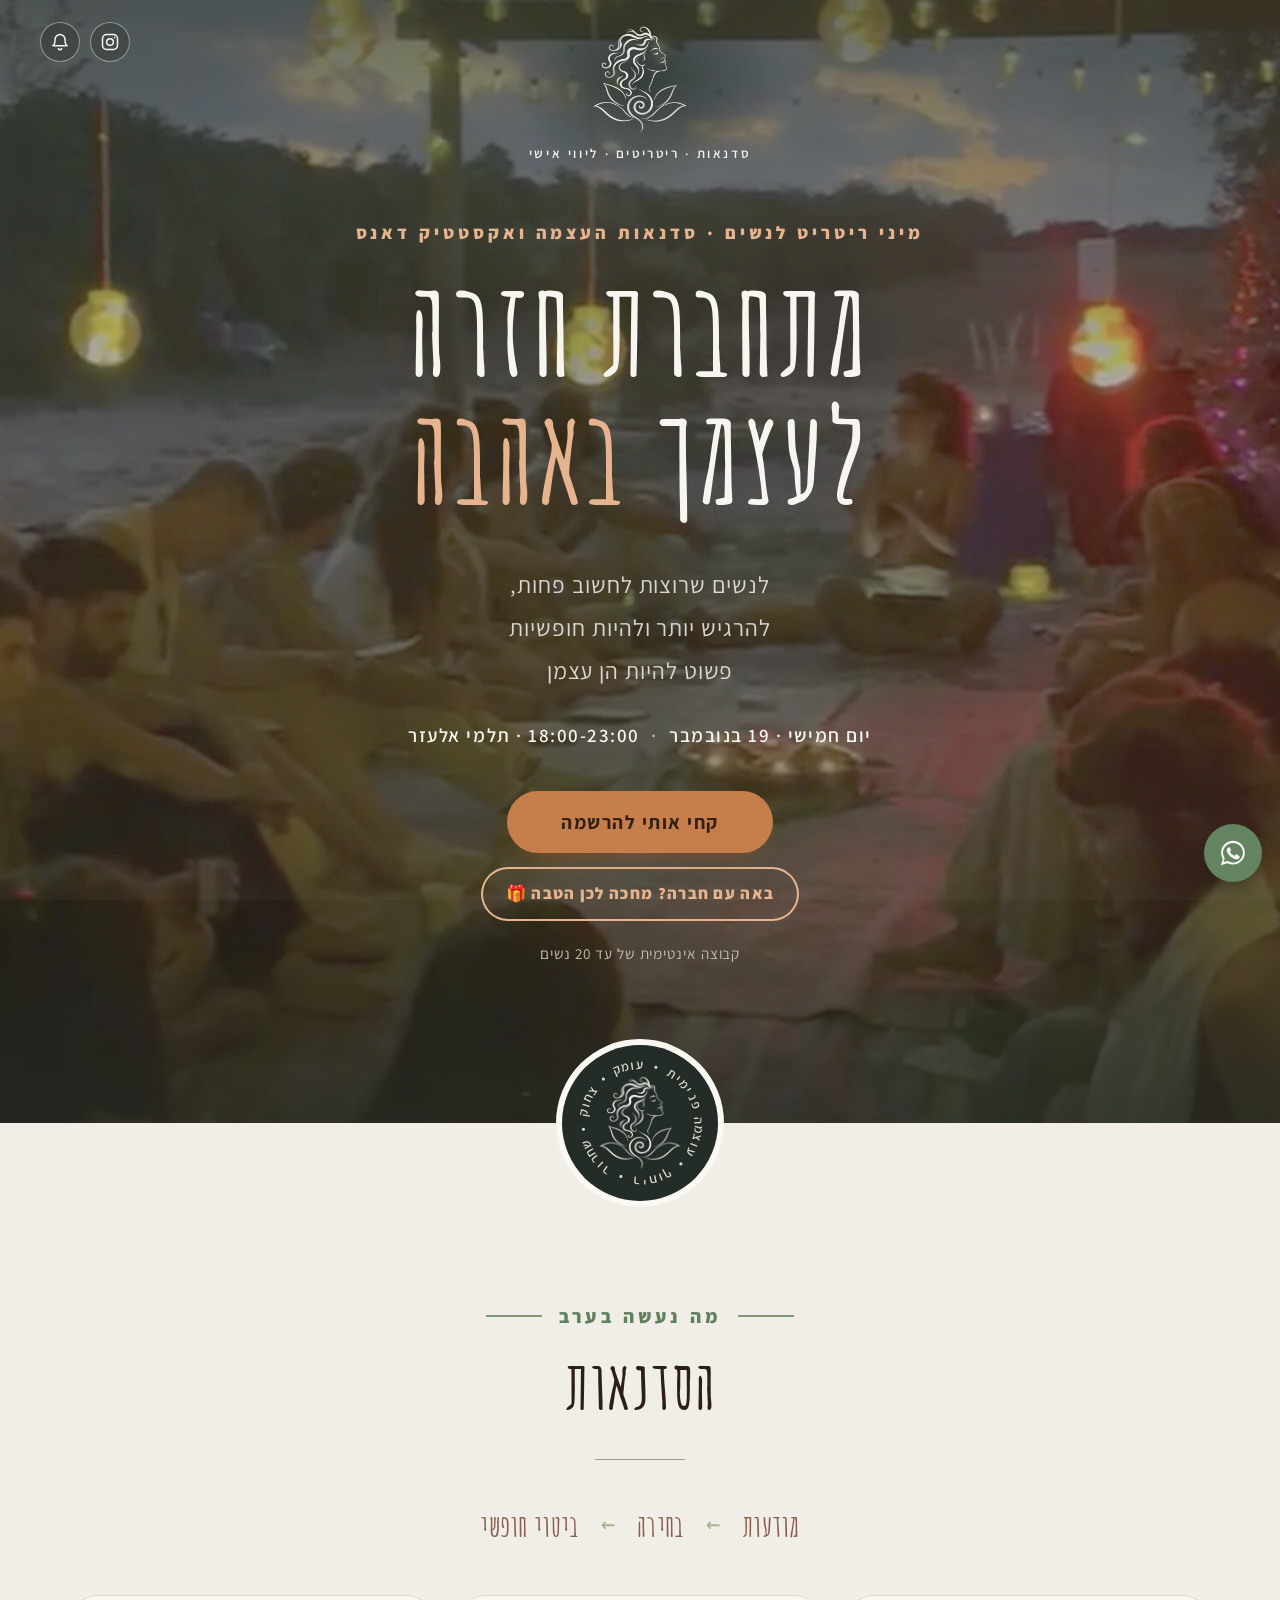
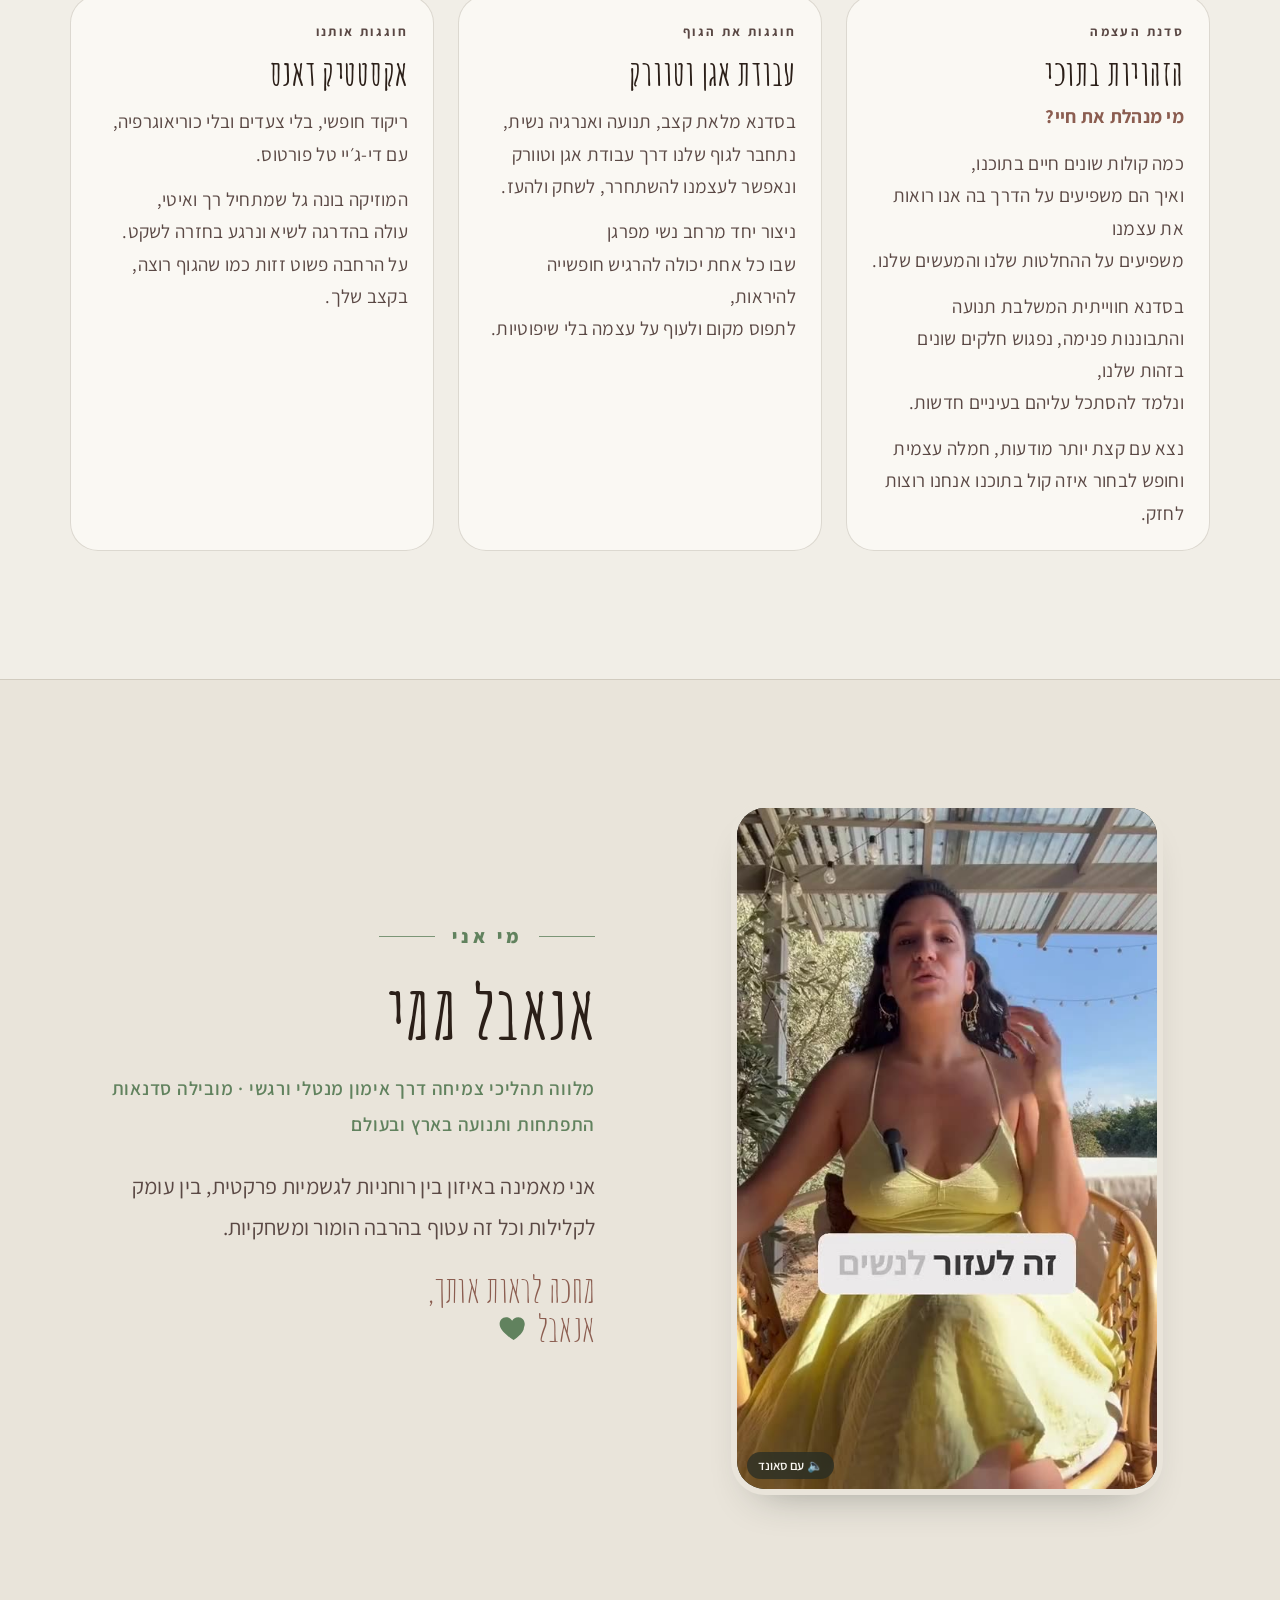
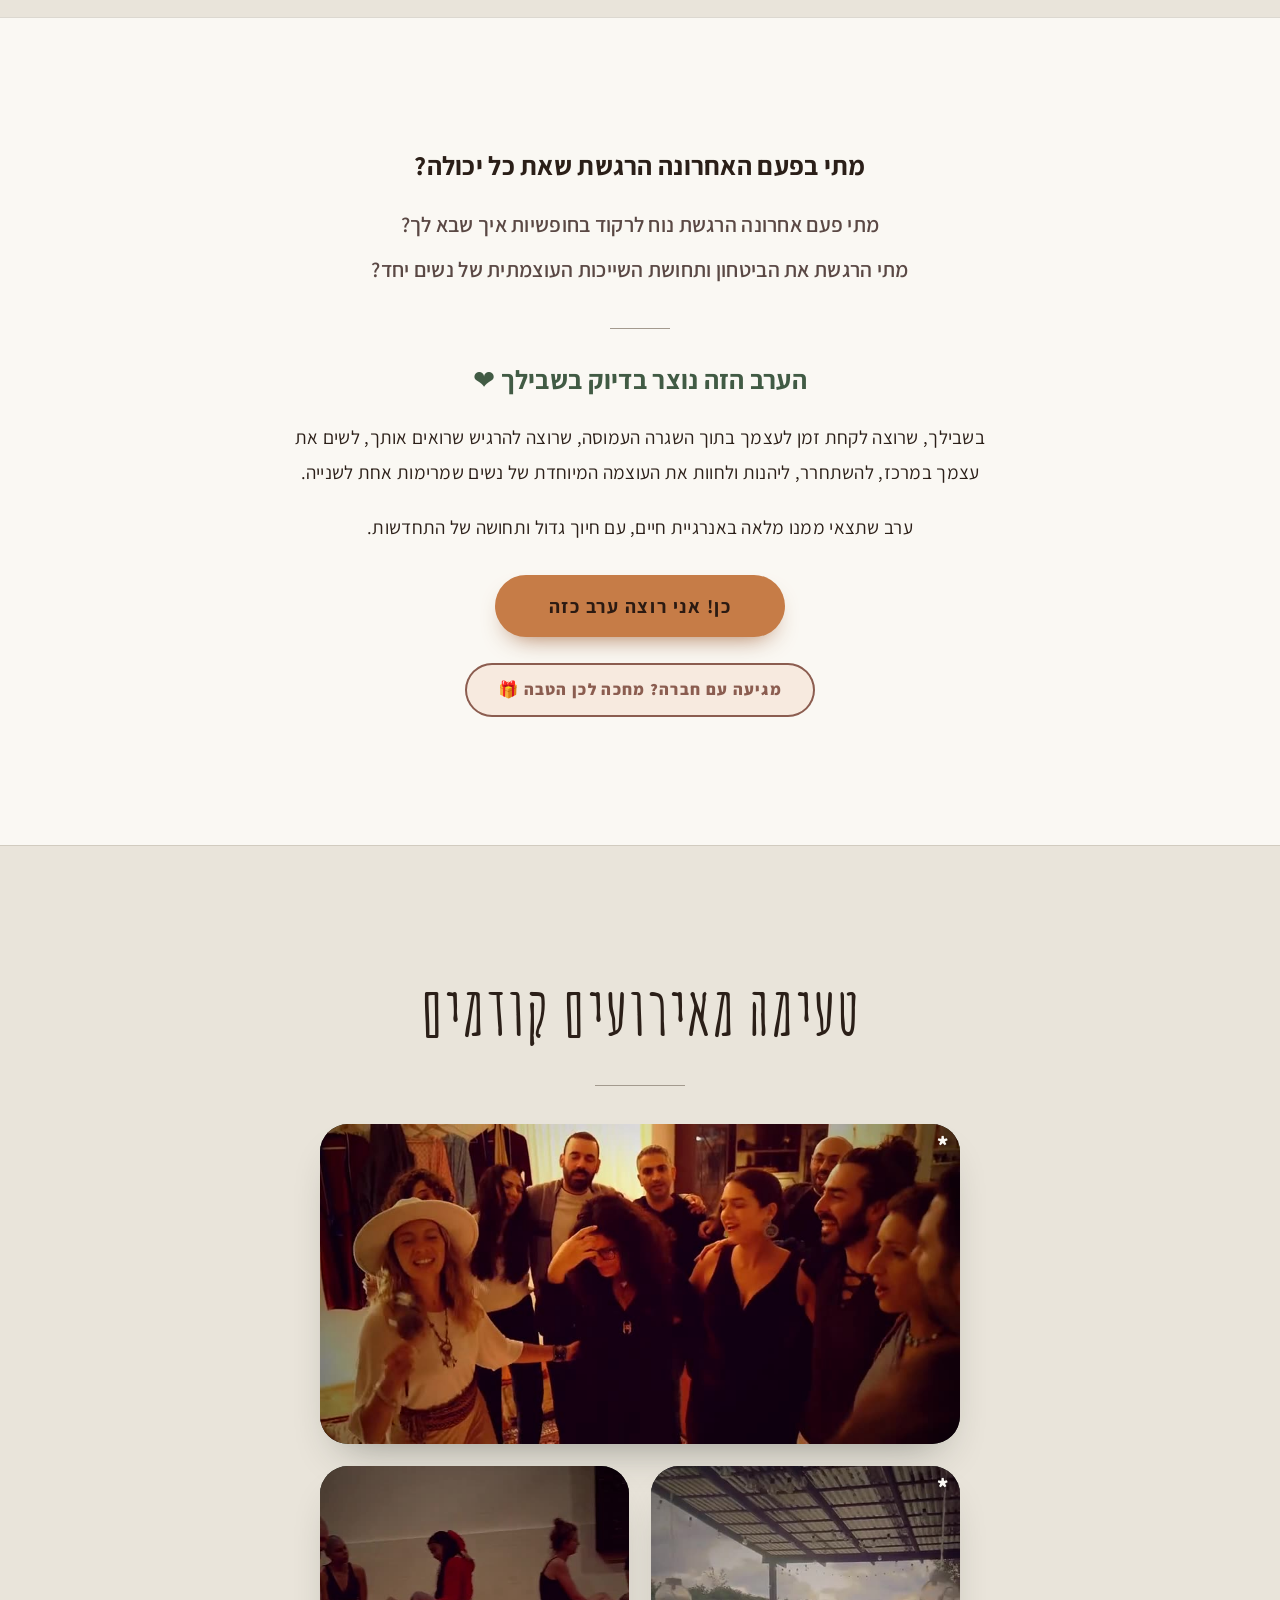
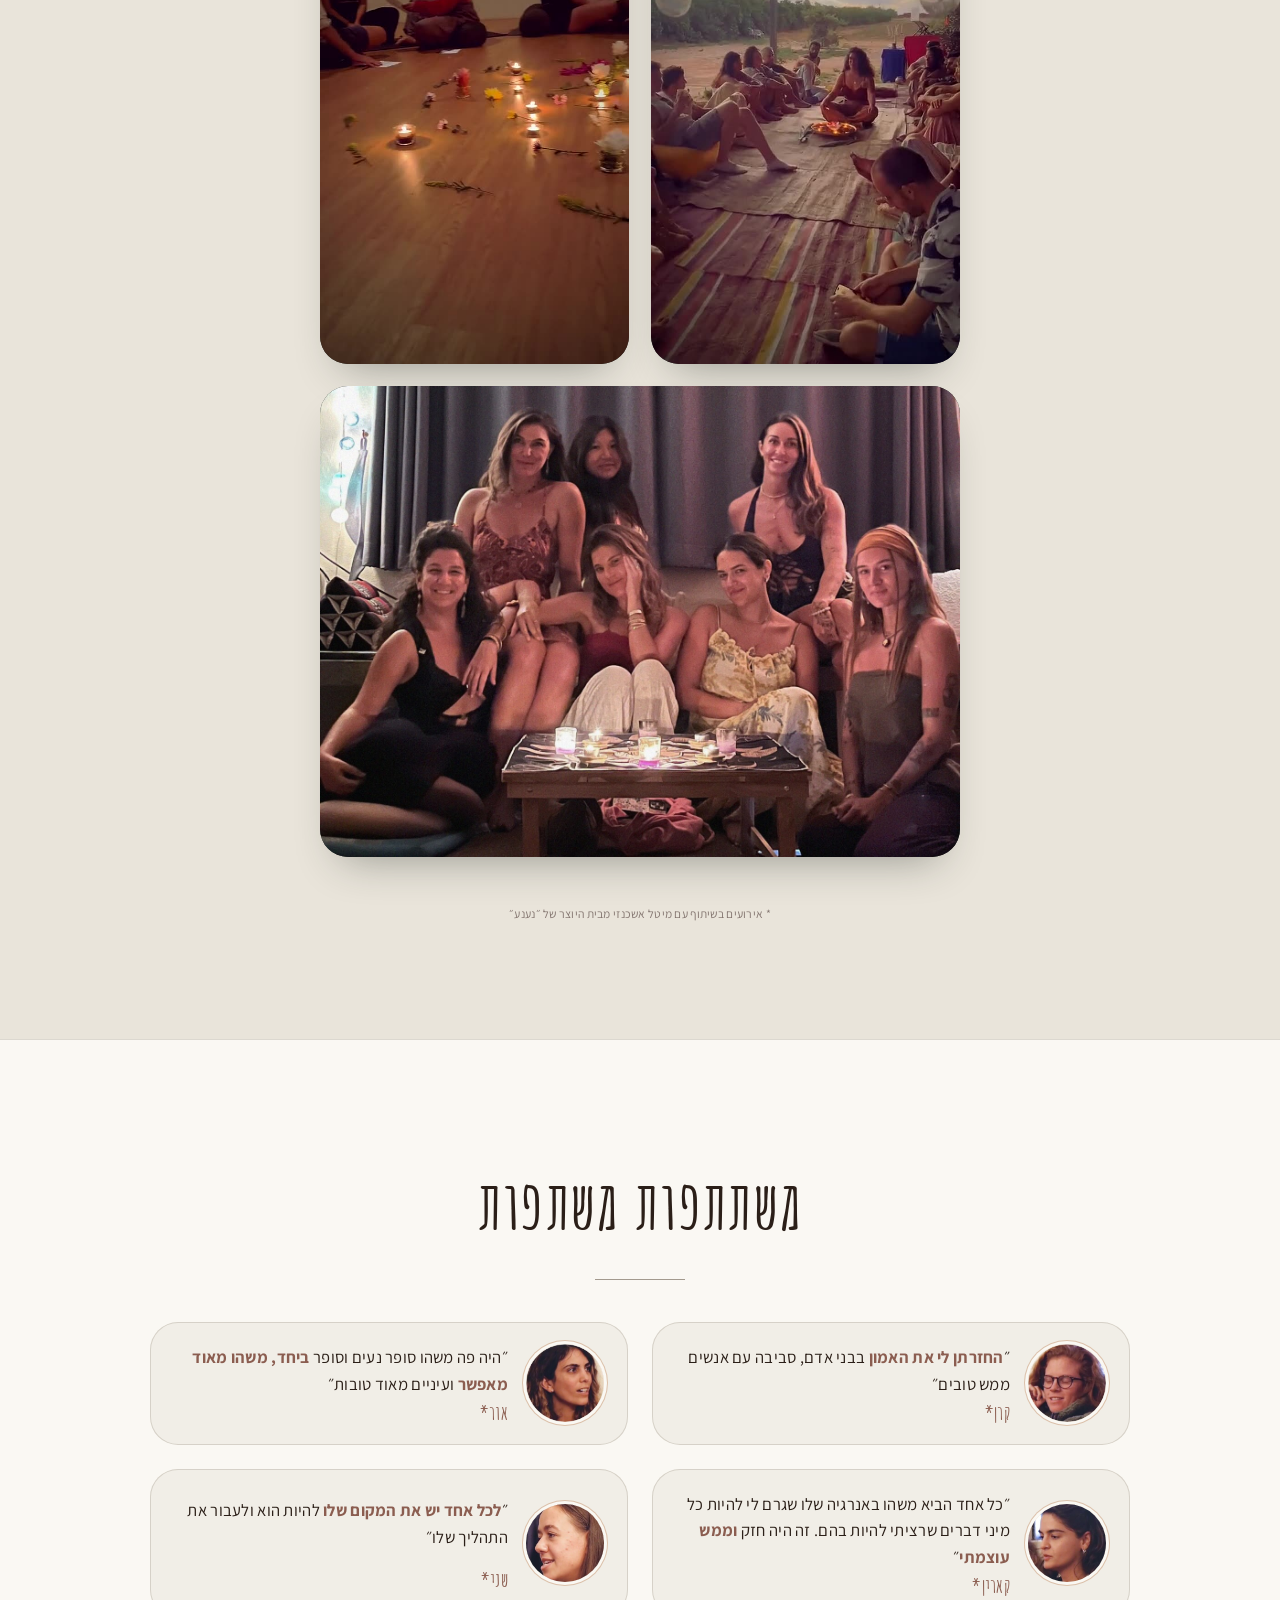
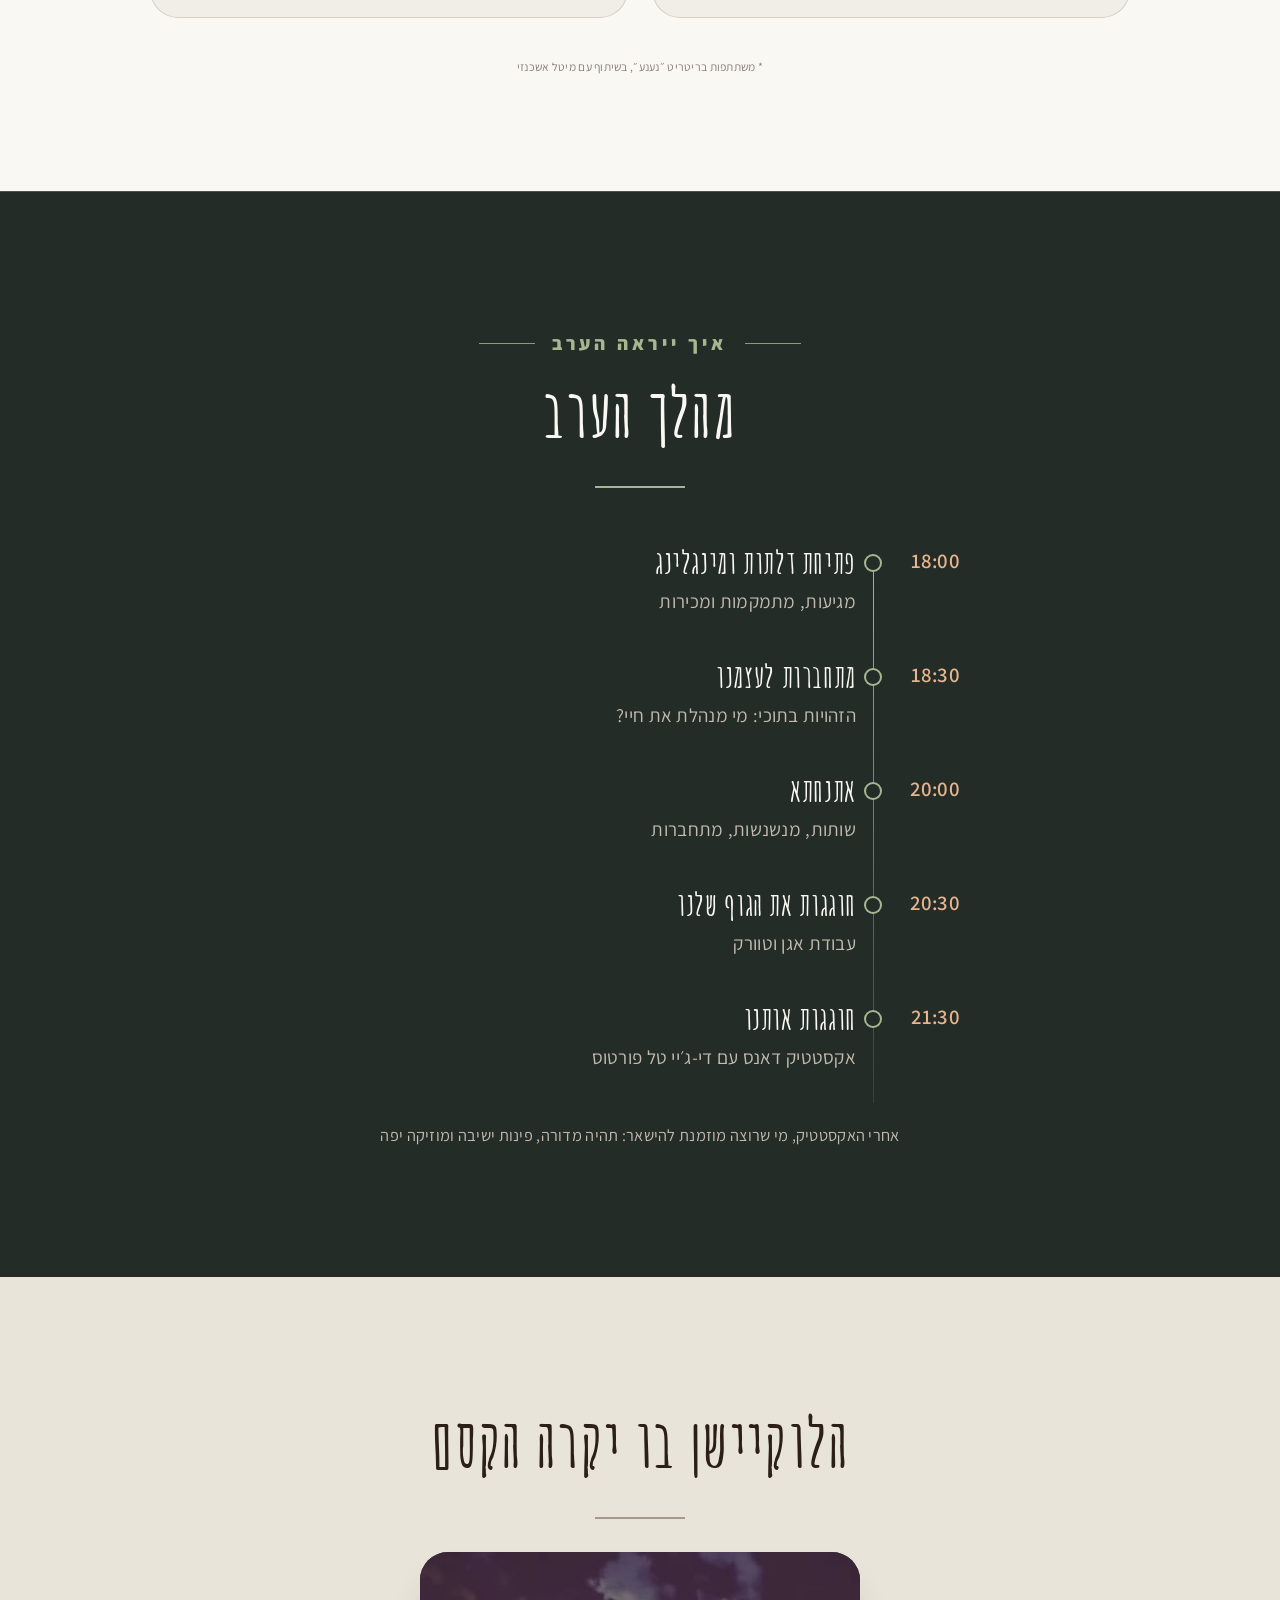
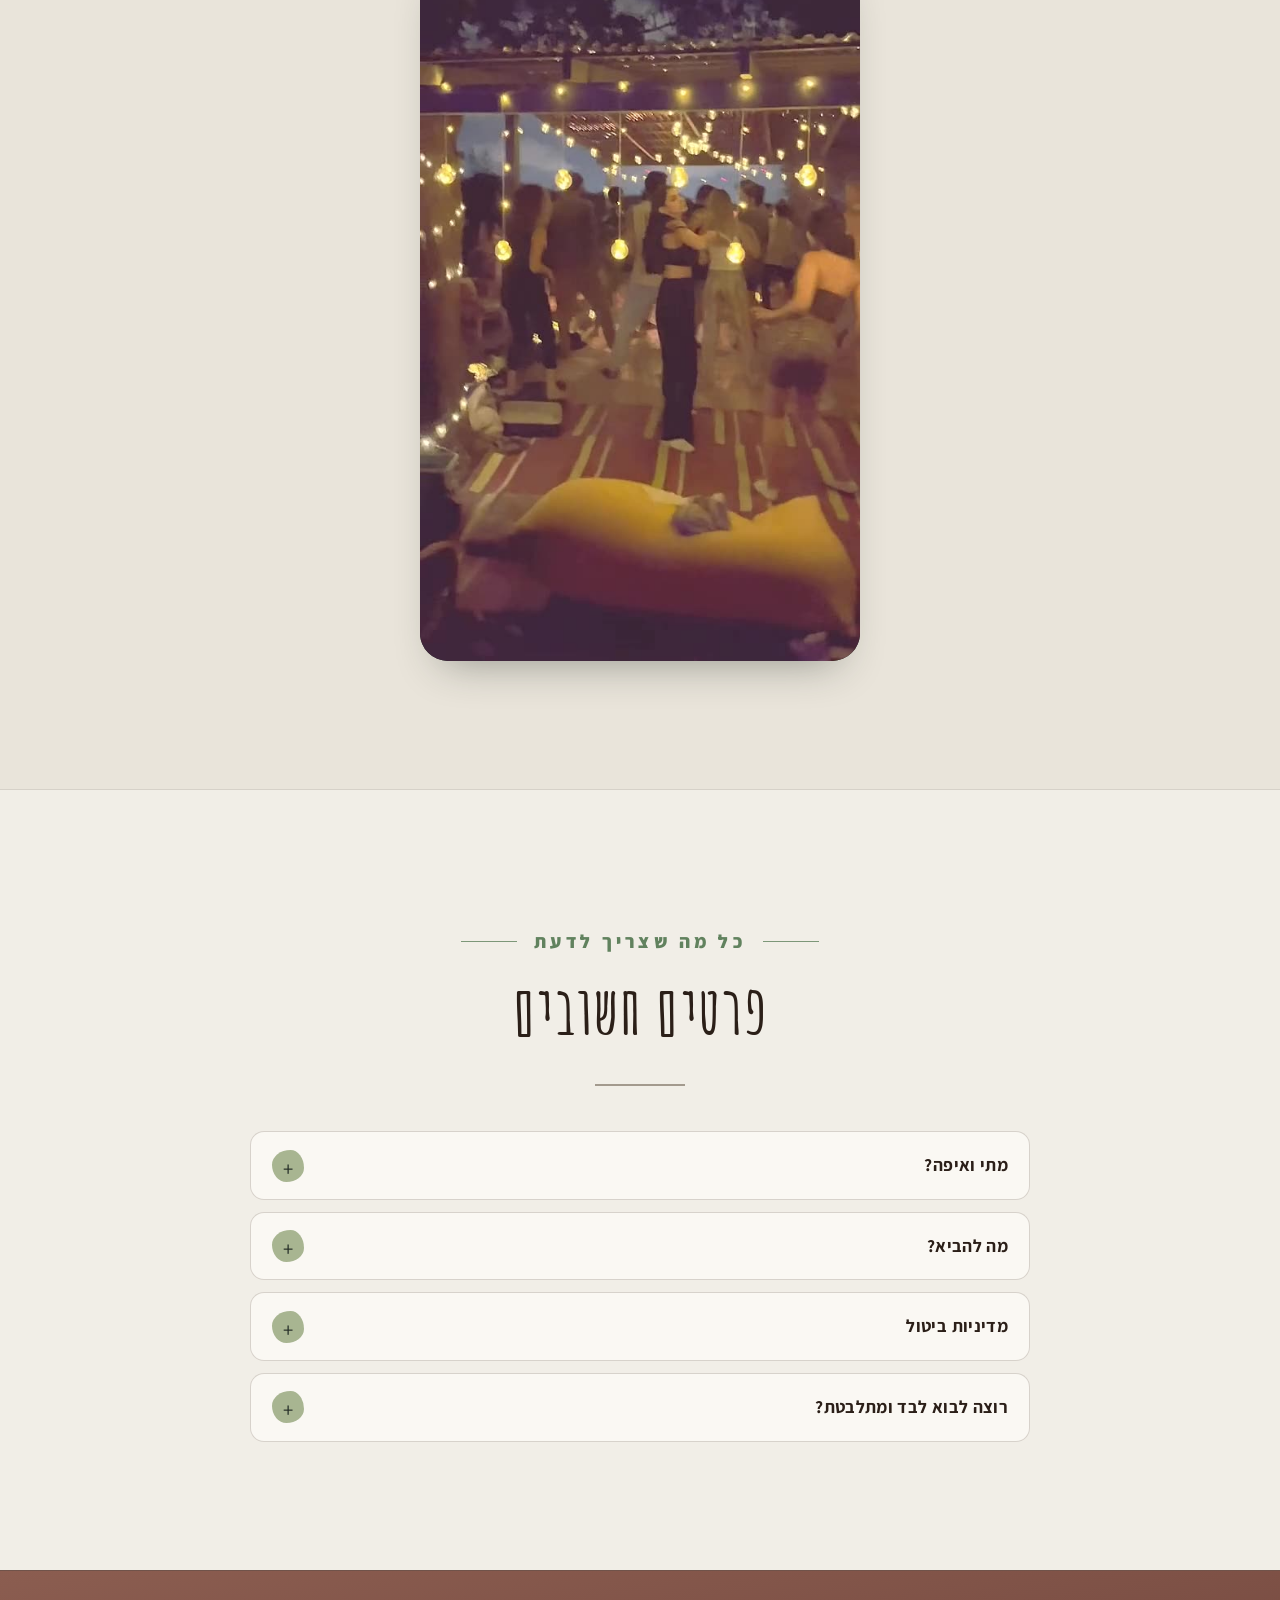
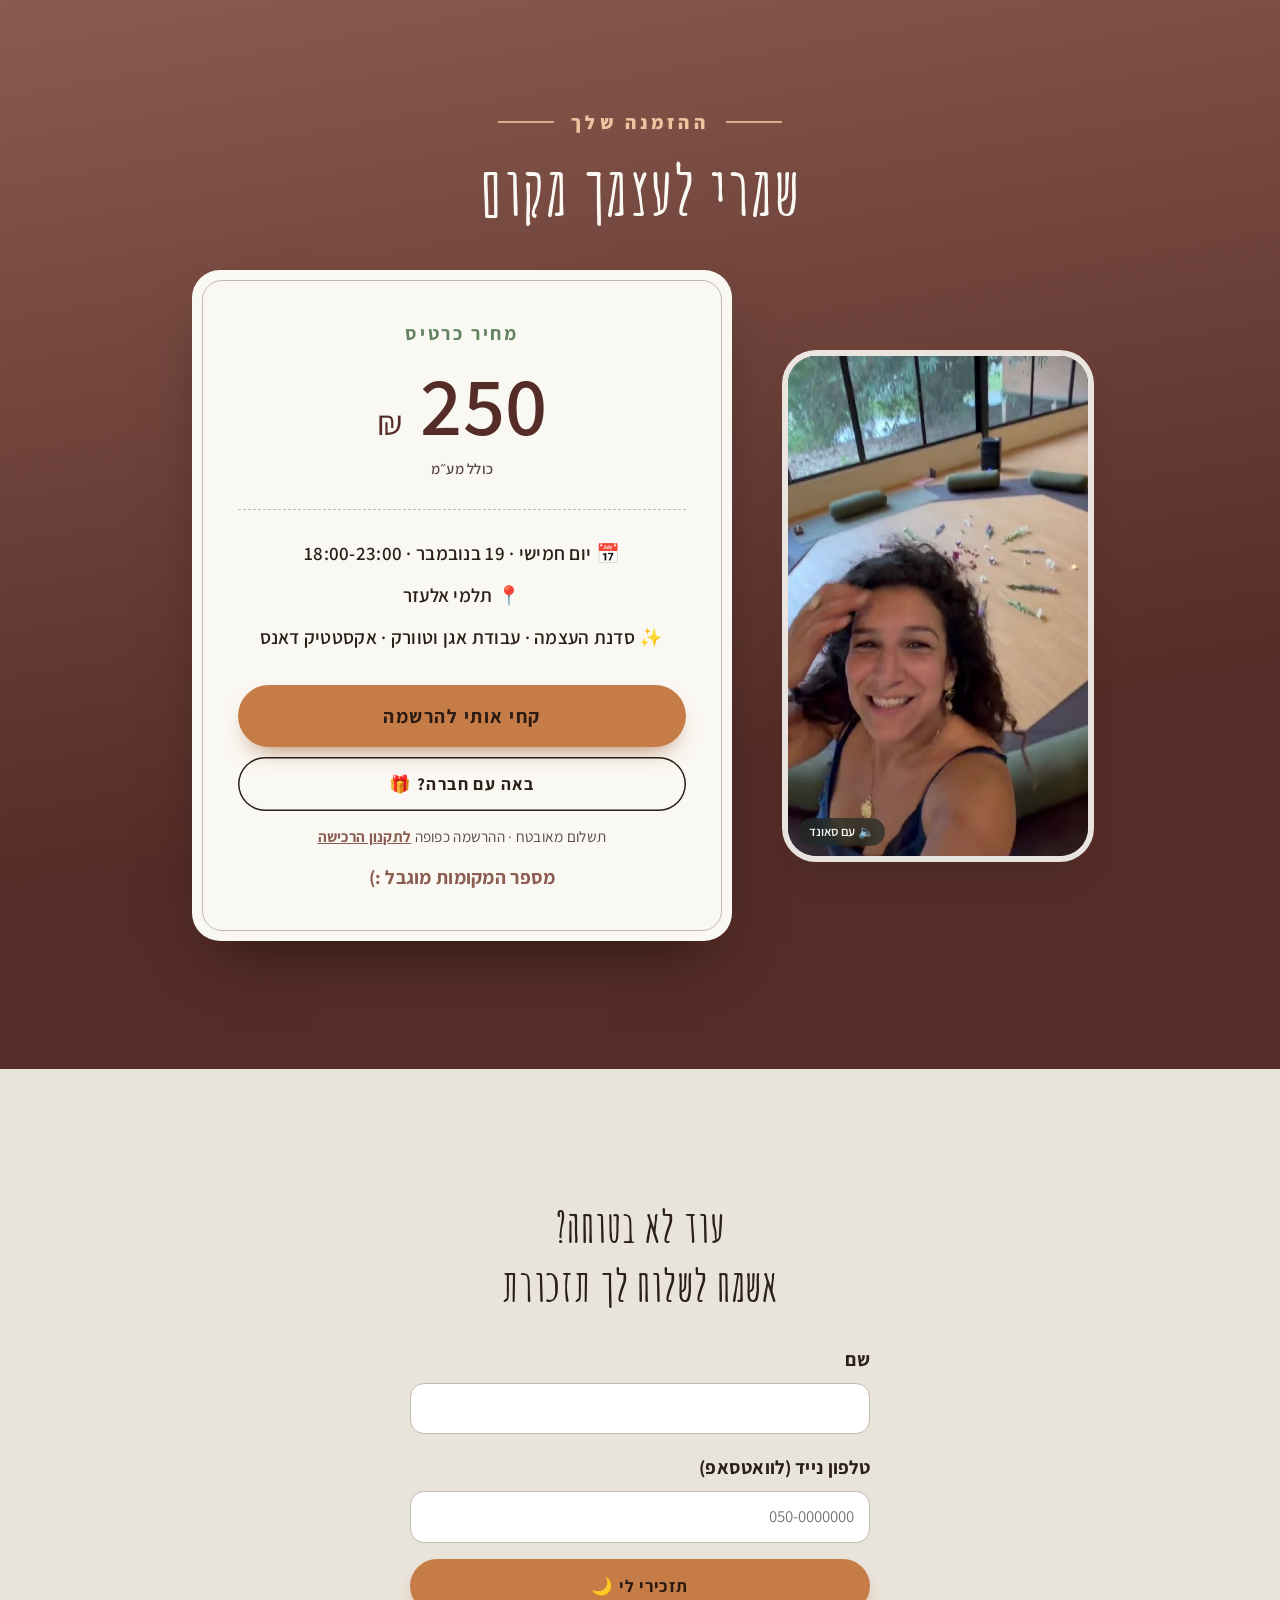
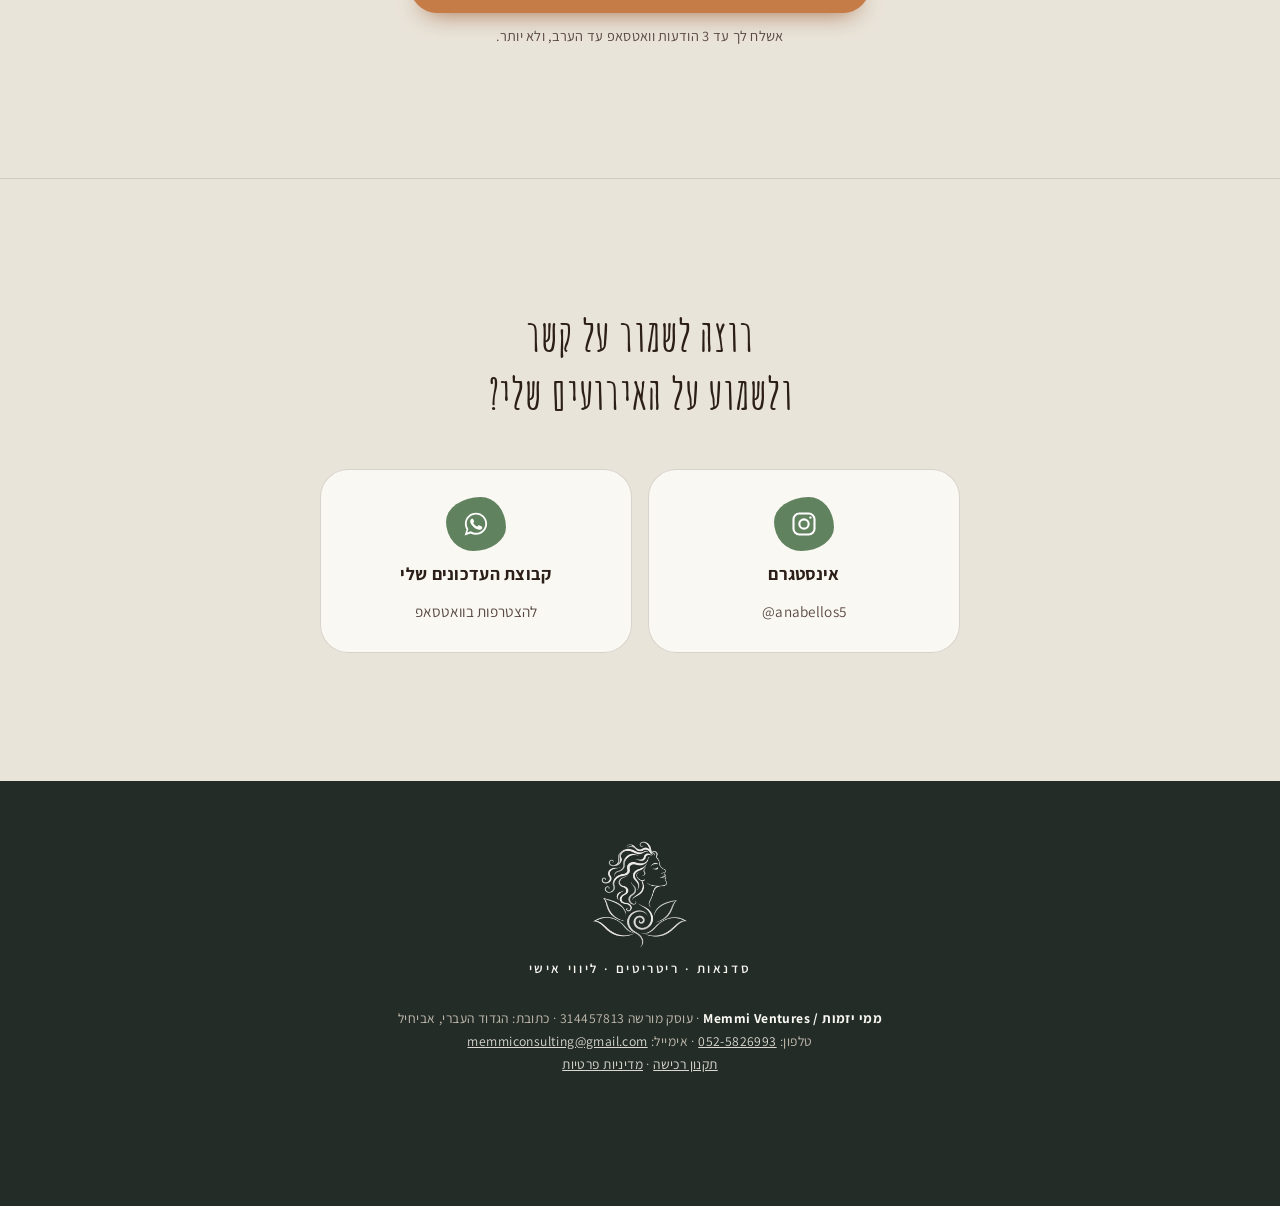
==== commit 5e44621a: "Keep 'עד 20 נשים' only in the hero; ticket card and link preview back to their previous wording Co-A" ====
--- a/events/reconnect-nov-2026/index.html
+++ b/events/reconnect-nov-2026/index.html
@@ -11,7 +11,7 @@
   <meta property="og:type" content="website">
   <meta property="og:locale" content="he_IL">
   <meta property="og:title" content="מתחברת חזרה לעצמך באהבה 🌿 מיני ריטריט לנשים · 19.11">
-  <meta property="og:description" content="מיני ריטריט לנשים: סדנאות העצמה ואקסטטיק דאנס לנשים שרוצות להרגיש מועצמות, קלילות ומחוברות יותר. תלמי אלעזר · קבוצה אינטימית של עד 20 נשים.">
+  <meta property="og:description" content="מיני ריטריט לנשים: סדנאות העצמה ואקסטטיק דאנס לנשים שרוצות להרגיש מועצמות, קלילות ומחוברות יותר. תלמי אלעזר · מספר מקומות מוגבל.">
   <meta property="og:image" content="https://annabellememmi.github.io/Annabelle-workshops-retreats-1-on-1/assets/img/og-reconnect-bright.jpg">
   <meta property="og:url" content="https://annabellememmi.github.io/Annabelle-workshops-retreats-1-on-1/events/reconnect-nov-2026/">
   <meta name="twitter:card" content="summary_large_image">
@@ -320,7 +320,7 @@
           <button class="btn btn--lg btn--block" type="button" data-open-register>קחי אותי להרשמה</button>
           <button class="btn btn--ghost btn--block ticket__friend" type="button" data-open-register data-with-friend>באה עם חברה? 🎁</button>
           <p class="ticket__note">תשלום מאובטח · ההרשמה כפופה <a href="../../terms.html" target="_blank" rel="noopener">לתקנון הרכישה</a></p>
-          <span class="seats">קבוצה אינטימית של עד 20 נשים</span>
+          <span class="seats">מספר המקומות מוגבל :)</span>
         </div>
         </div>
       </div>
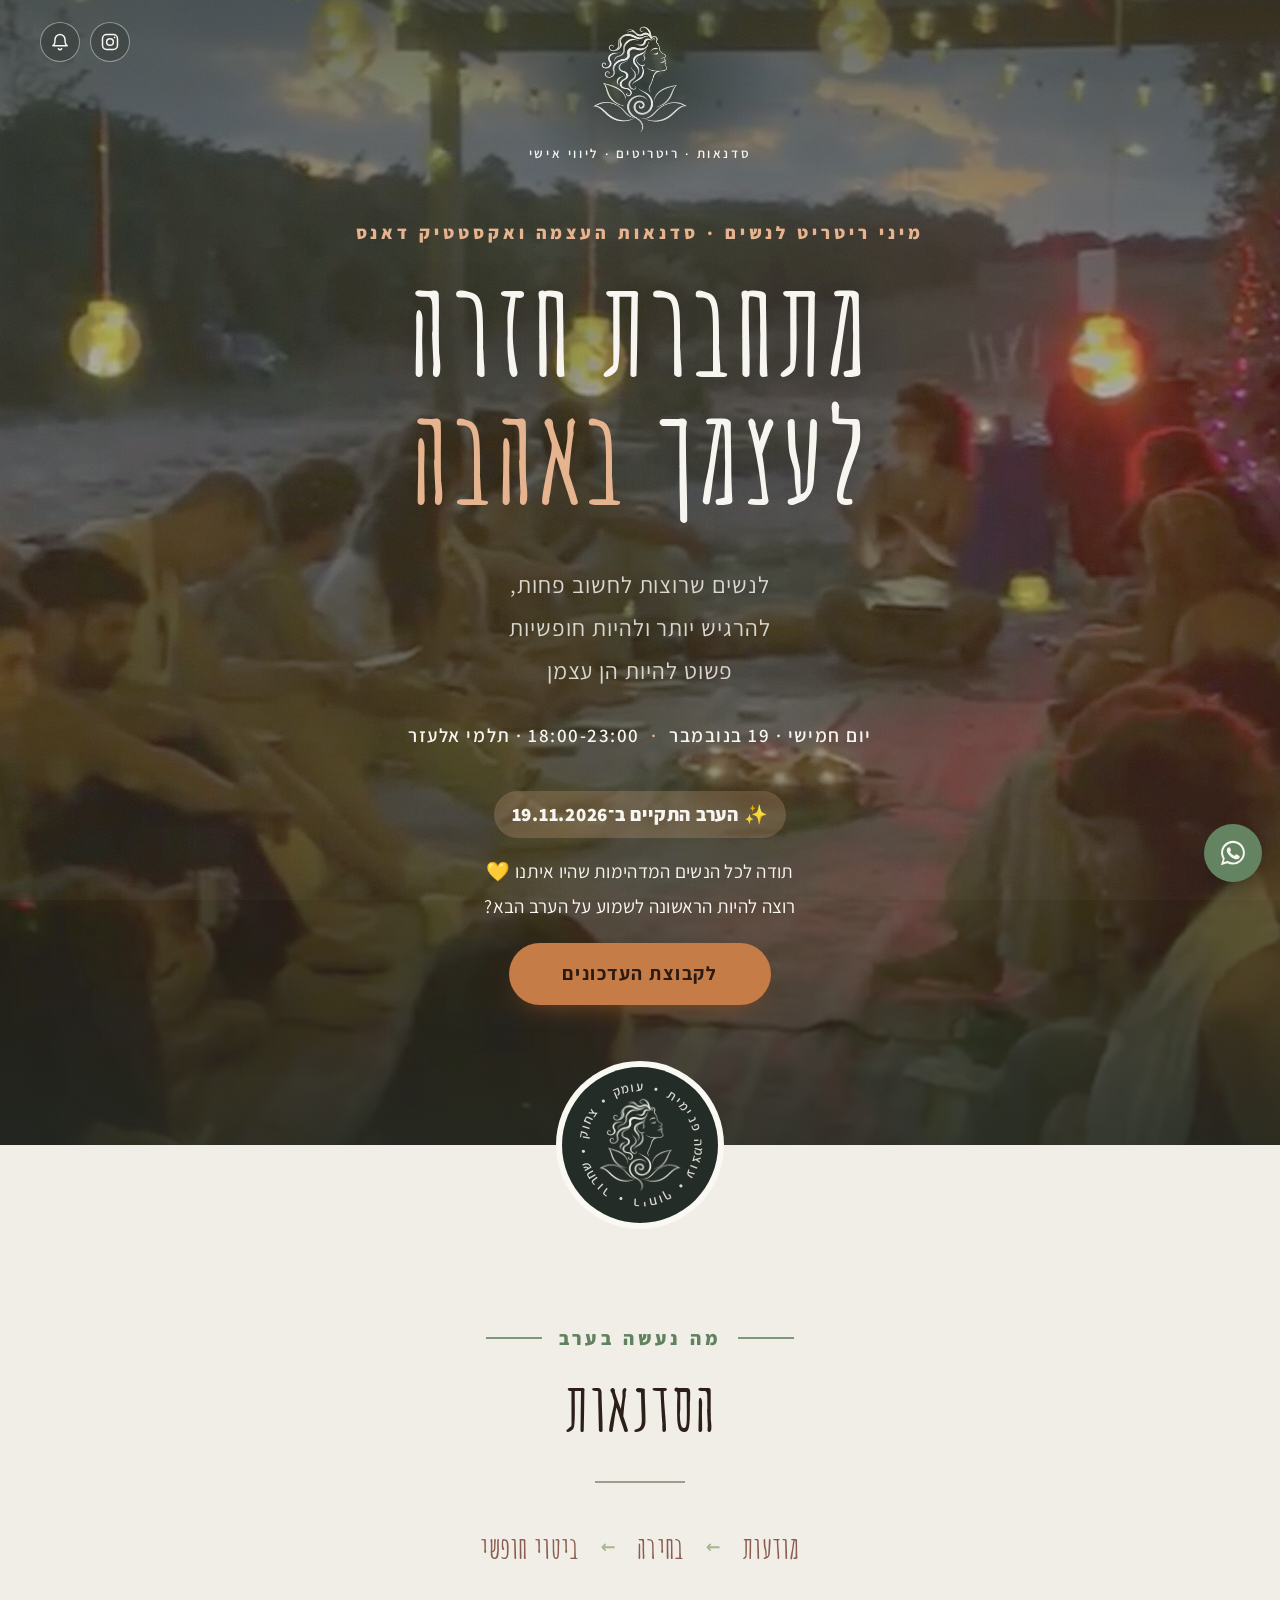
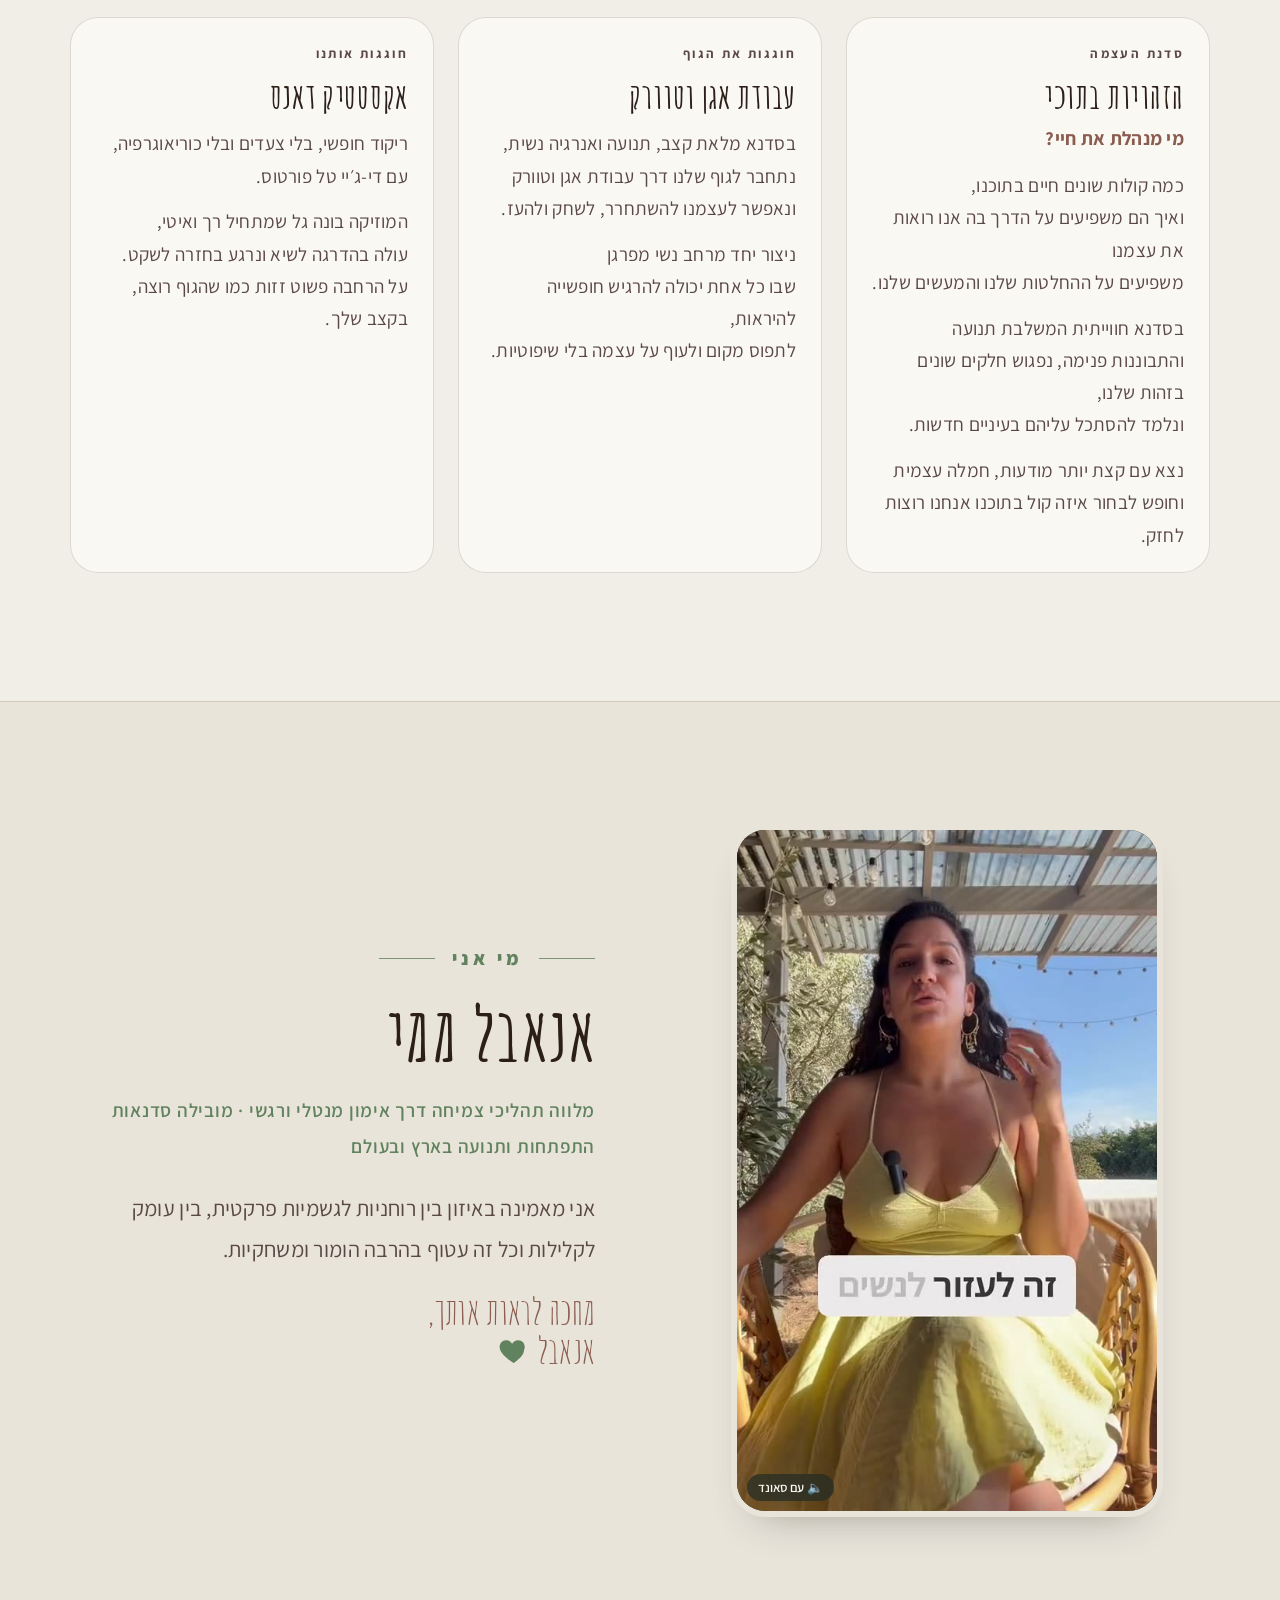
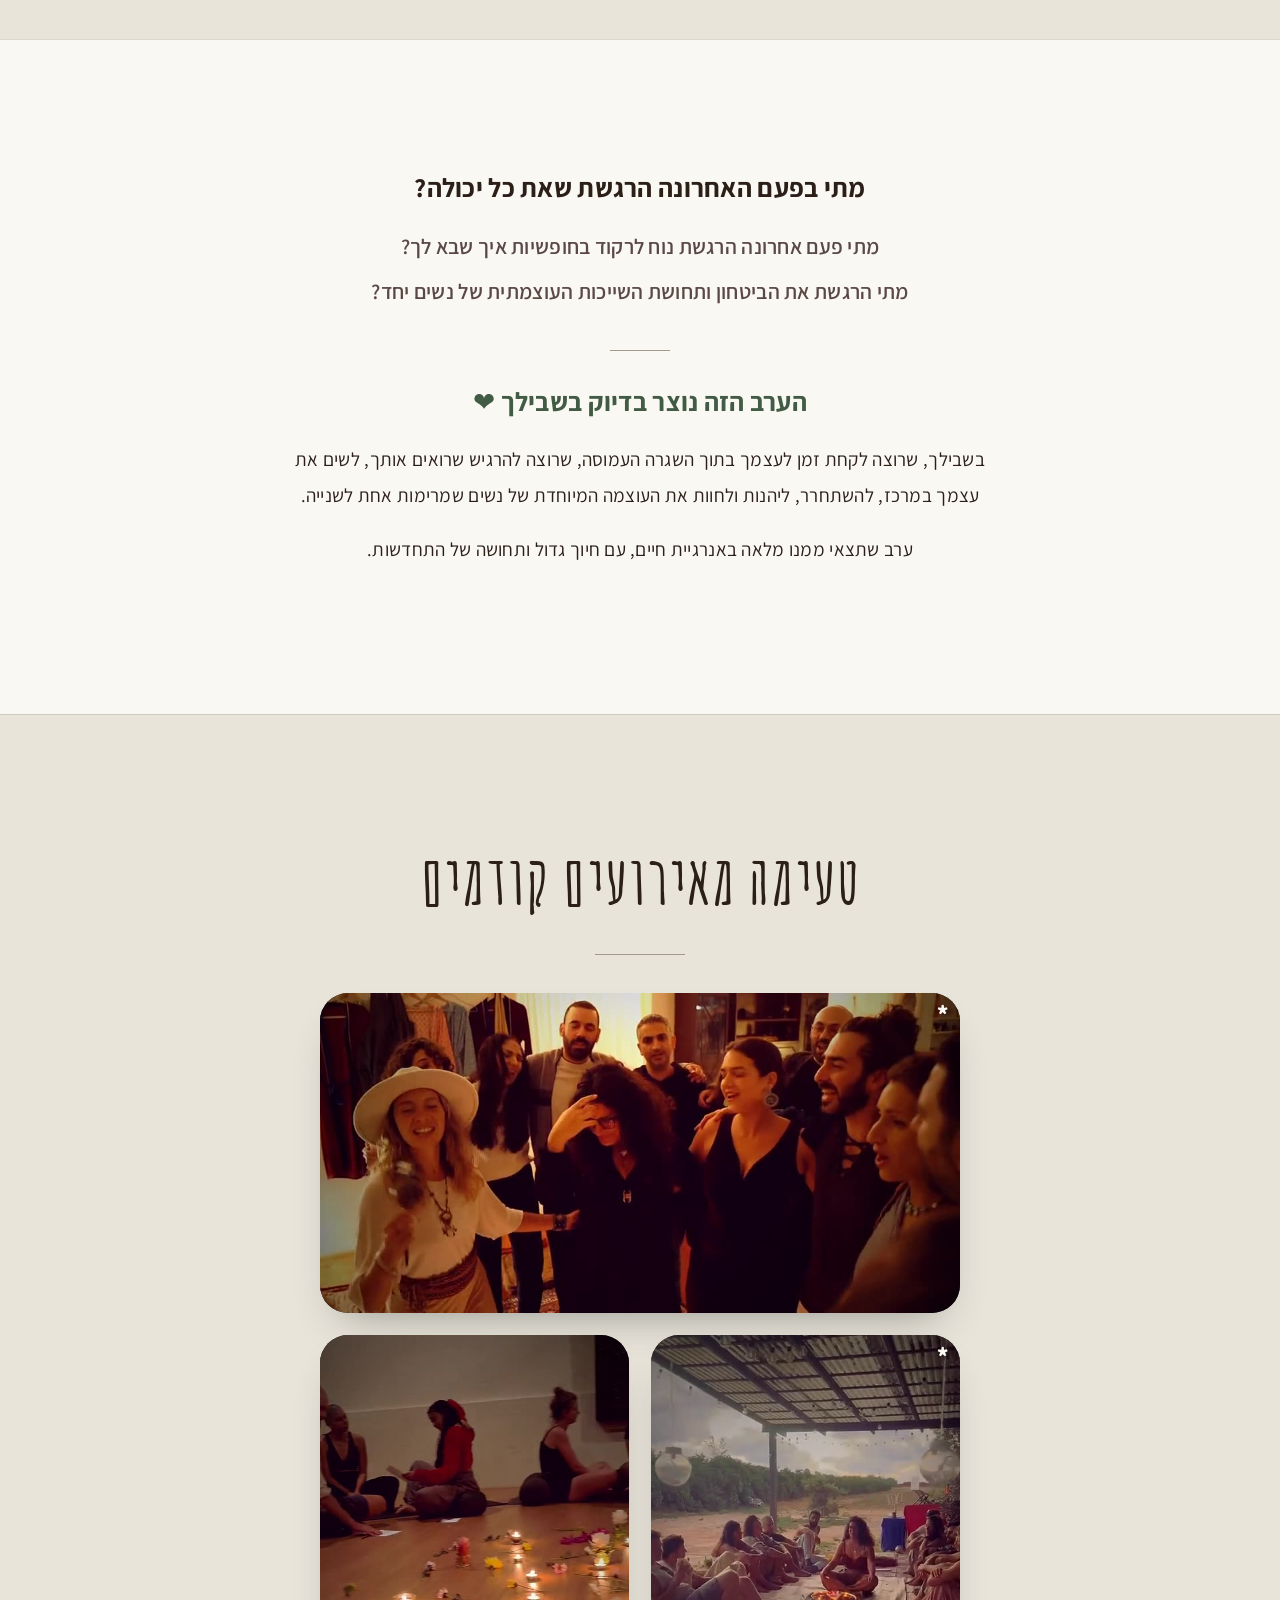
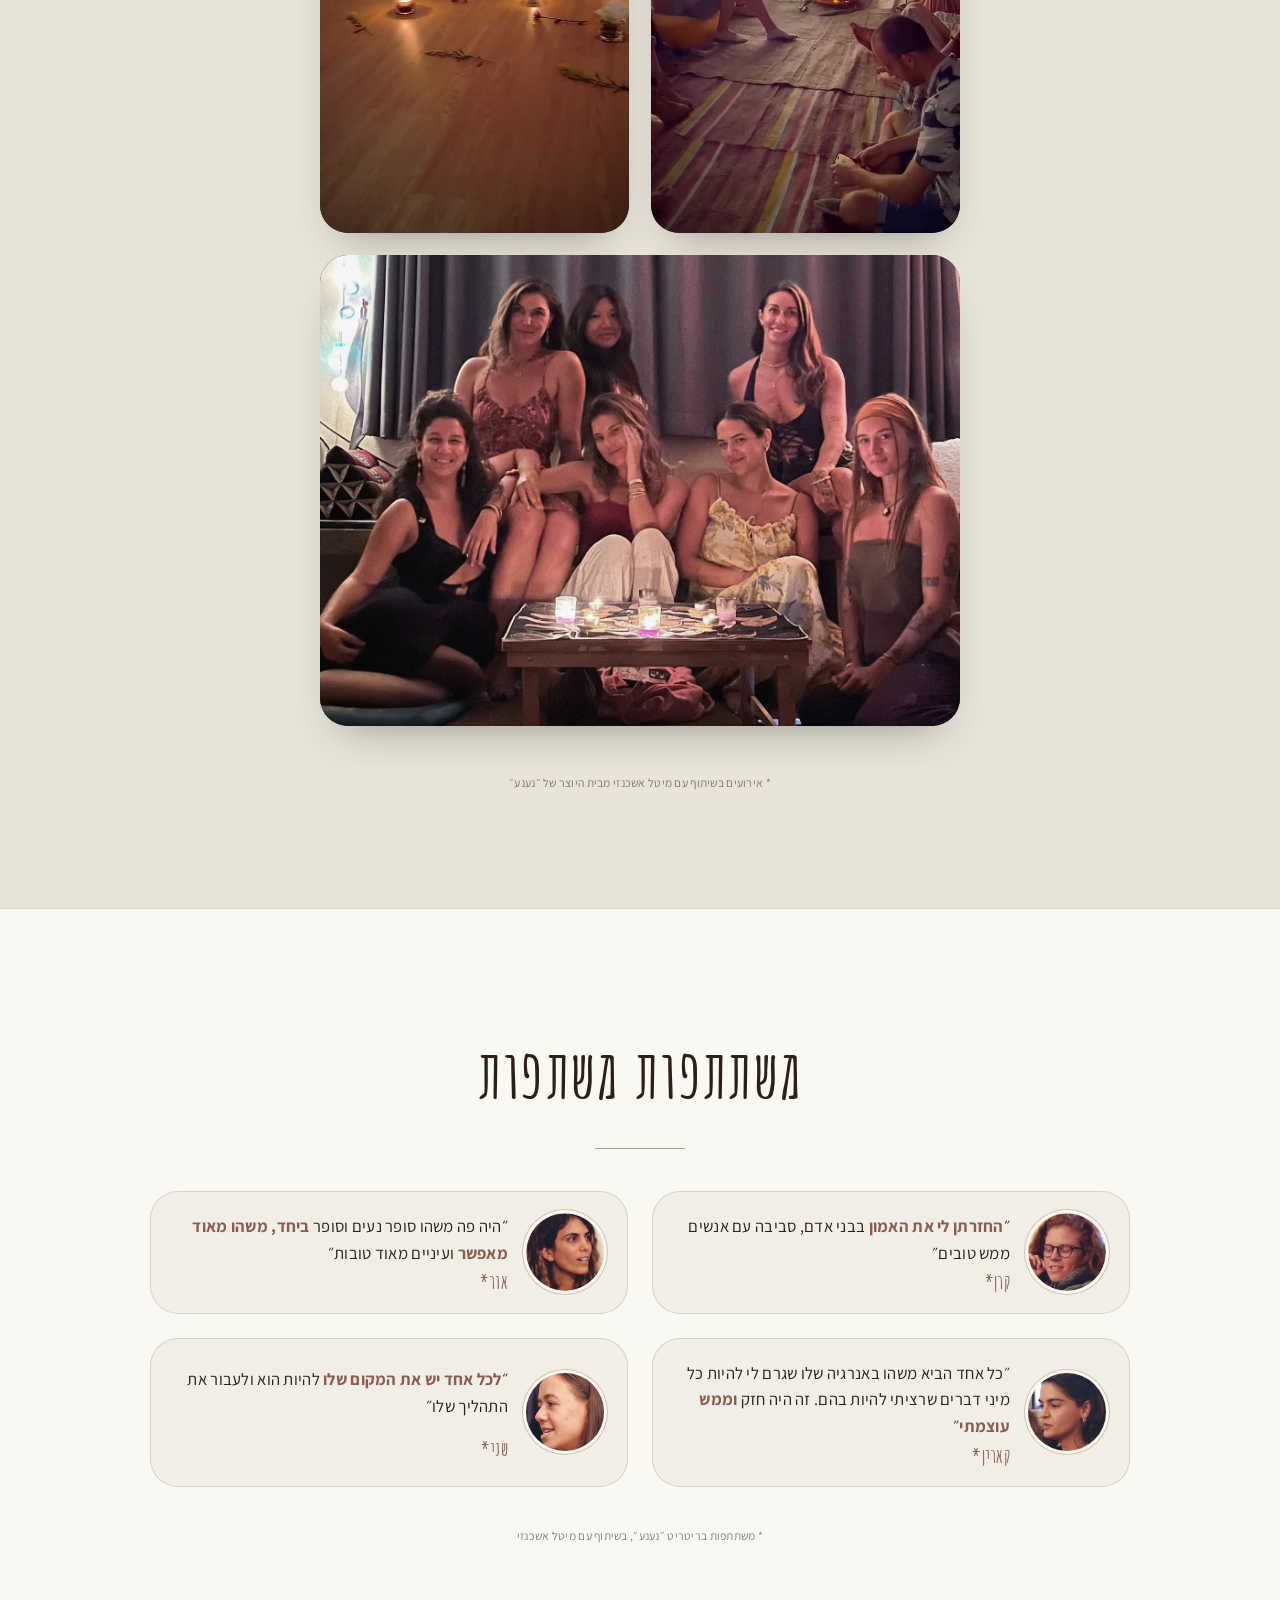
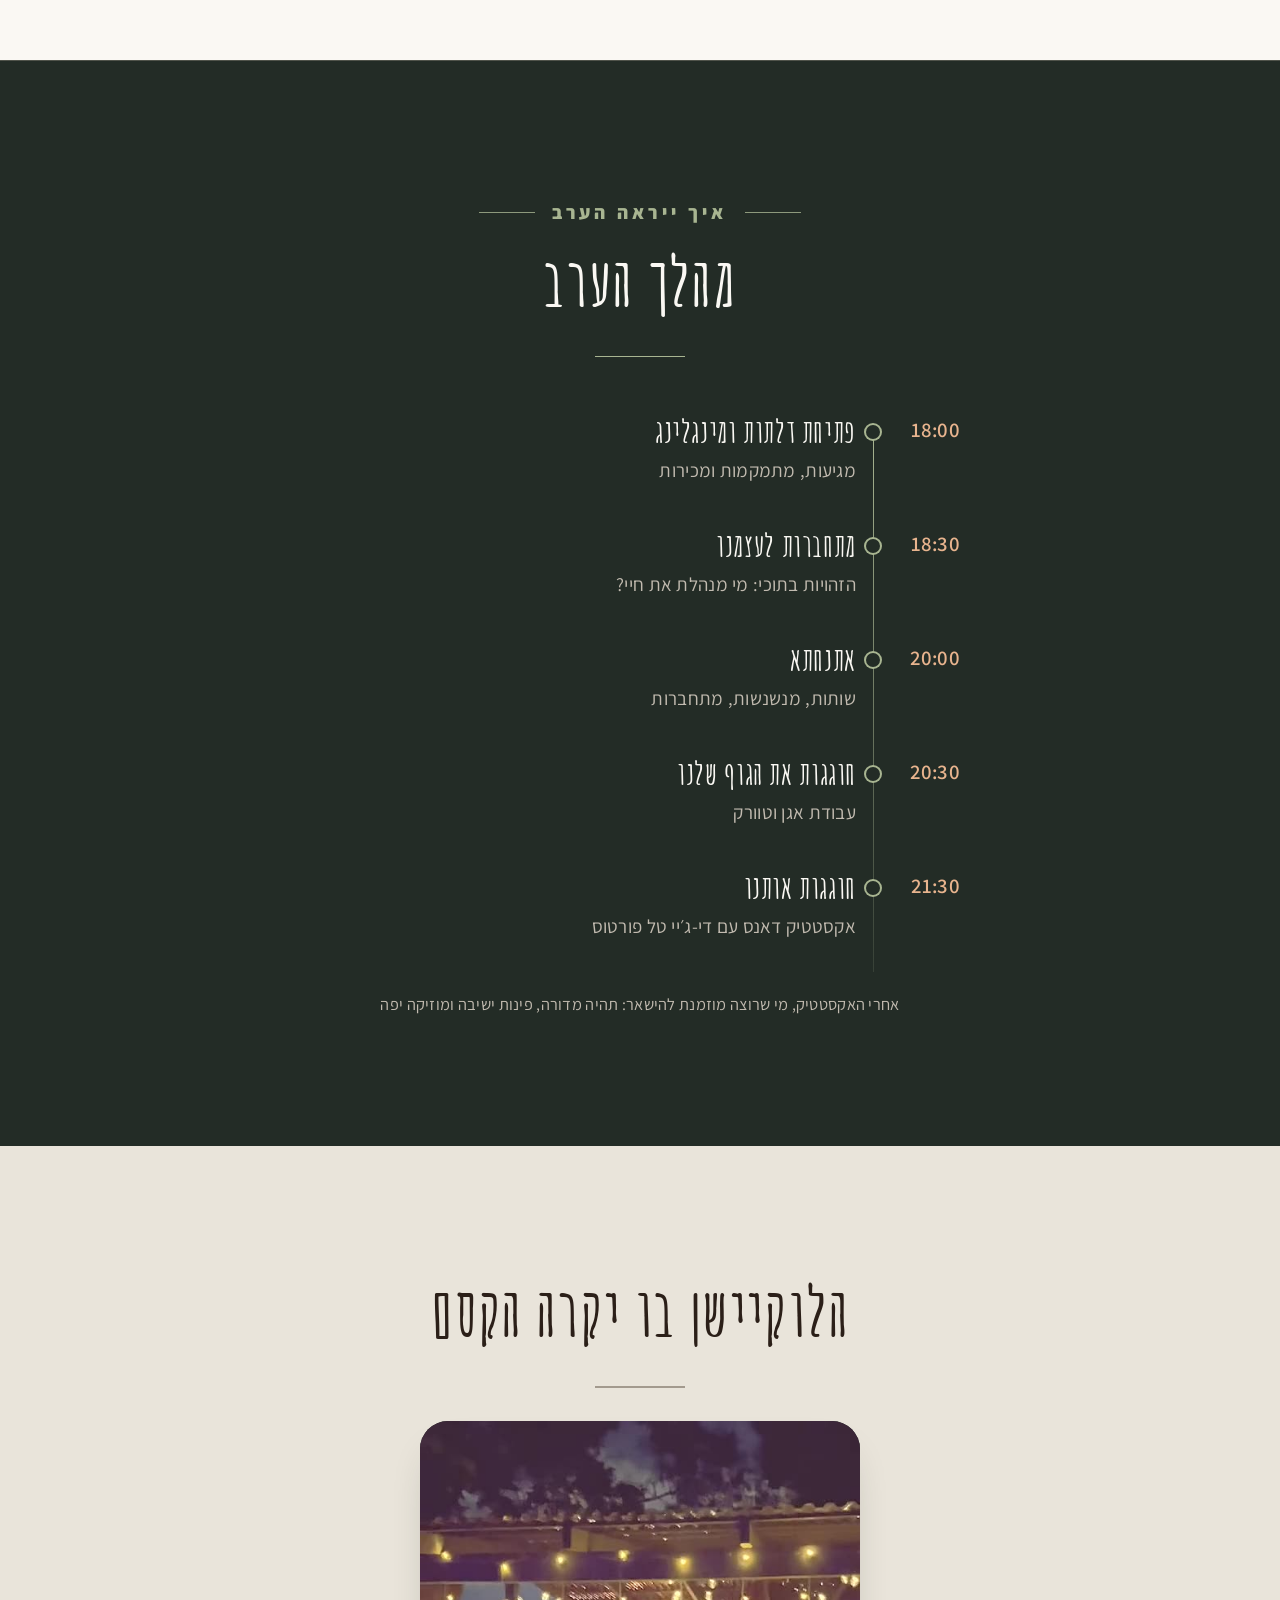
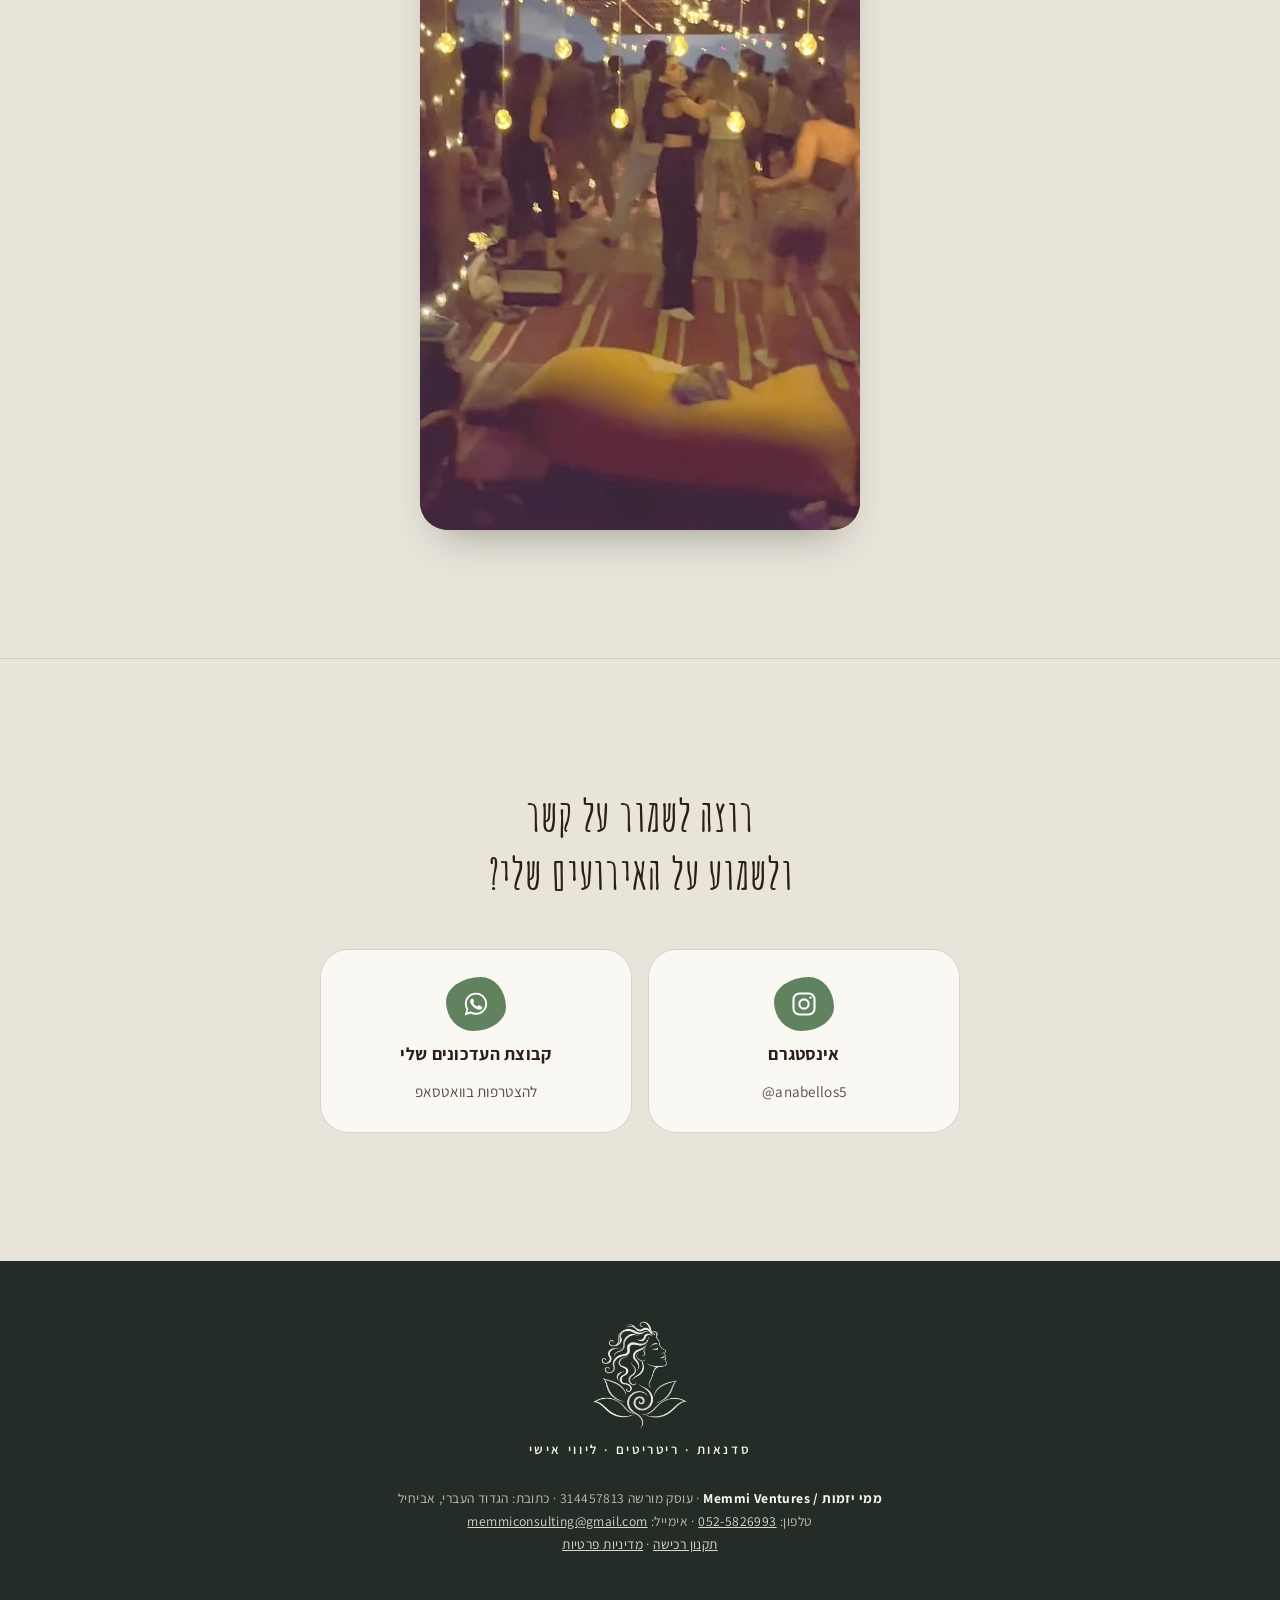
==== commit 786c2988: "Event is over: landing page becomes a record (registration closed, invite to the updates group); hom" ====
--- a/events/reconnect-nov-2026/index.html
+++ b/events/reconnect-nov-2026/index.html
@@ -20,7 +20,7 @@
   <link rel="preconnect" href="https://fonts.googleapis.com">
   <link rel="preconnect" href="https://fonts.gstatic.com" crossorigin>
   <link href="https://fonts.googleapis.com/css2?family=Amatic+SC:wght@400;700&family=Assistant:wght@400;600;700;800&display=swap" rel="stylesheet">
-  <link rel="stylesheet" href="../../assets/css/style.css?v=20261117b">
+  <link rel="stylesheet" href="../../assets/css/style.css?v=20261124a">
 
   <script>
     /* ===== Event settings: edit here ===== */
@@ -38,6 +38,13 @@
         bit: "",     // TODO: Bit link for 220
         paybox: "https://links.payboxapp.com/Dokq3pctL7b"
       },
+      // Special-offer link: ...?deal=20 opens the form at this price (20% off 250).
+      discount: {
+        code: "20",
+        price: 200,
+        bit: "https://www.bitpay.co.il/app/share-info?i=34uLw4hk&j=true",
+        paybox: "https://links.payboxapp.com/VowK4cu797b"
+      },
       // Optional price increase. Set to null for one fixed price, or e.g.
       // { from: "2026-11-05T00:00:00+02:00", price: 280, bit: "...", paybox: "..." }
       later: null,
@@ -47,8 +54,11 @@
       // Registration full: set to true when 20 have signed up. Every sign-up button then shows
       // "ההרשמה מלאה" and invites her to the WhatsApp group below instead of the form.
       full: false,
+      // The event took place: registration is closed and the page stays up as a record of it.
+      past: true,
       fullGroup: ""   // TODO: link to the WhatsApp group for future events
     };
+    if (window.EVENT.past) document.documentElement.classList.add("is-past");
   </script>
 </head>
 <body>
@@ -76,6 +86,11 @@
         <a class="btn btn--lg" href="#tickets" data-open-register>קחי אותי להרשמה</a>
         <button class="btn btn--perk hero__friend" type="button" data-open-register data-with-friend>באה עם חברה? מחכה לכן הטבה 🎁</button>
         <p class="hero__price">קבוצה אינטימית של עד 20 נשים</p>
+        <div class="past-only past-note">
+          <p class="past-note__tag">✨ הערב התקיים ב־19.11.2026</p>
+          <p>תודה לכל הנשים המדהימות שהיו איתנו 💛<br>רוצה להיות הראשונה לשמוע על הערב הבא?</p>
+          <a class="btn btn--lg" href="https://chat.whatsapp.com/Dou0kksJlg2AmYRe2pUojQ" target="_blank" rel="noopener">לקבוצת העדכונים</a>
+        </div>
       </div>
     </section>
 
@@ -454,11 +469,6 @@
             <div class="field__error"></div>
           </div>
           <div class="field">
-            <label for="f-email">אימייל (לשליחת הקבלה) <span class="req">*</span></label>
-            <input id="f-email" name="email" type="email" inputmode="email" autocomplete="email" placeholder="name@gmail.com" required>
-            <div class="field__error"></div>
-          </div>
-          <div class="field">
             <label for="f-from">מאיפה את מגיעה בארץ? <span class="req">*</span></label>
             <input id="f-from" name="from" type="text" autocomplete="address-level2" required>
             <div class="field__error"></div>
@@ -525,8 +535,8 @@
   </dialog>
 
   <script src="../../assets/js/spiral.js?v=20261029c"></script>
-  <script src="../../assets/js/event.js?v=20261115b"></script>
+  <script src="../../assets/js/event.js?v=20261124a"></script>
   <script src="../../assets/js/stats.js?v=20261115c"></script>
-  <script src="../../assets/js/remind.js?v=20261115b"></script>
+  <script src="../../assets/js/remind.js?v=20261124a"></script>
 </body>
 </html>
--- a/assets/css/style.css
+++ b/assets/css/style.css
@@ -685,3 +685,13 @@
 .btn--perk-dark:hover { background: #F2DFCF; }
 .friend-note .btn--perk { font-size: 1.02rem; }
 .hero .btn--perk { display: flex; width: fit-content; margin: 14px auto 0; white-space: nowrap; font-size: 1.02rem; padding-inline: 1.5em; }
+/* special-offer link: friend perk does not stack with it */
+.has-deal .hero__friend, .has-deal .friend-note, .has-deal .friend-panel, .has-deal .ticket__friend, .has-deal .field--friend { display: none !important; }
+/* past event: registration closed, the page stays as a record */
+.past-only { display: none; }
+.is-past .past-only { display: block; }
+.is-past .hero [data-open-register], .is-past .hero__price, .is-past .invite [data-open-register], .is-past .friend-note,
+.is-past .friend-panel, .is-past .float-cta, .is-past #tickets, .is-past #faq, .is-past #remind { display: none !important; }
+.past-note { margin-top: 1.4em; }
+.past-note__tag { display: inline-block; margin: 0 0 .8em; padding: 6px 18px; border-radius: 999px; background: rgba(232, 180, 142, .22); color: var(--glow); font-weight: 800; letter-spacing: .04em; }
+.past-note p { color: var(--cream); }
